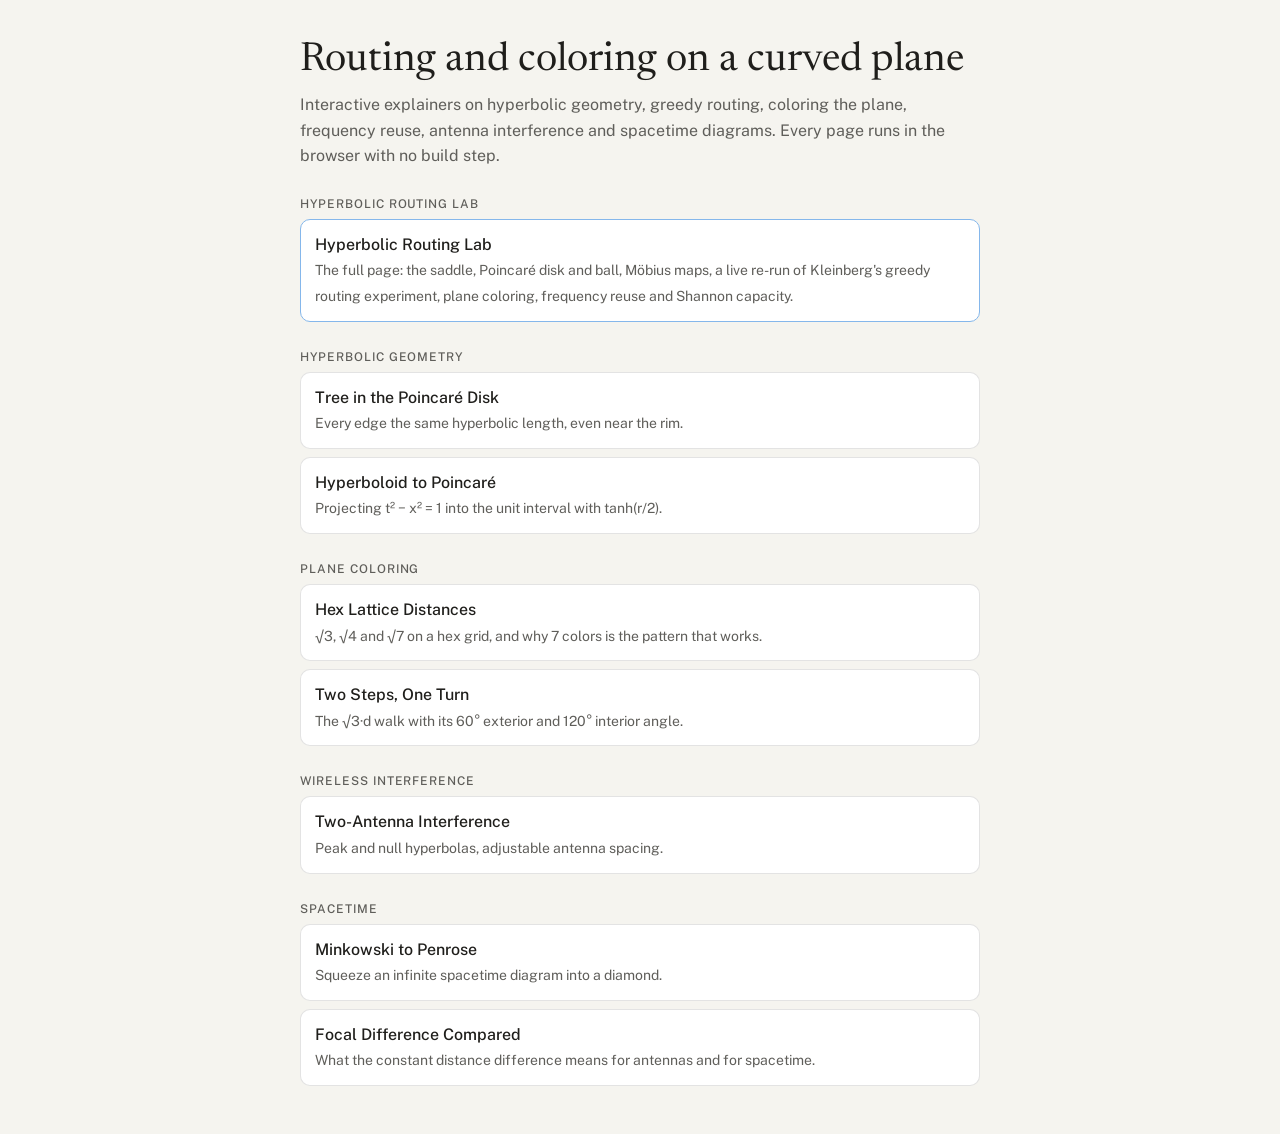
==== index.html @ 0dbeee00 "Add interactive explainer artifacts Co-Authored-By: Claude Opus 5.5 <noreply@anthropic.com>" ====
<!doctype html>
<html lang="en">
<head>
<meta charset="utf-8">
<meta name="viewport" content="width=device-width,initial-scale=1,viewport-fit=cover">
<title>Curved Plane Explainers</title>
<link rel="preconnect" href="https://fonts.googleapis.com">
<link rel="preconnect" href="https://fonts.gstatic.com" crossorigin>
<link rel="stylesheet" href="https://fonts.googleapis.com/css2?family=Newsreader:opsz,wght@6..72,400&family=Public+Sans:wght@400;500&display=swap">
<link rel="stylesheet" href="assets/widget.css">
<style>
.page{max-width:680px}
h1{font-size:40px}
section{margin-top:28px}
h2{font:500 12px var(--font-sans);letter-spacing:.08em;text-transform:uppercase;color:var(--text-secondary);margin:0 0 8px}
ul{list-style:none;margin:0;padding:0;display:grid;gap:8px}
li a{display:block;background:var(--surface-2);border:1px solid var(--border);border-radius:10px;padding:12px 14px;text-decoration:none;color:var(--text-primary)}
li a:hover,li a:focus-visible{border-color:var(--border-stronger);outline:none}
li b{font-weight:500;display:block}
li span{font-size:14px;color:var(--text-secondary)}
li.big a{border-color:var(--border-accent)}
</style>
</head>
<body>
<main class="page">
<h1>Routing and coloring on a curved plane</h1>
<p class="lede">Interactive explainers on hyperbolic geometry, greedy routing, coloring the plane, frequency reuse, antenna interference and spacetime diagrams. Every page runs in the browser with no build step.</p>

<section>
<h2>Hyperbolic routing lab</h2>
<ul>
<li class="big"><a href="hyperbolic-routing-lab/index.html"><b>Hyperbolic Routing Lab</b><span>The full page: the saddle, Poincaré disk and ball, Möbius maps, a live re-run of Kleinberg's greedy routing experiment, plane coloring, frequency reuse and Shannon capacity.</span></a></li>
</ul>
</section>

<section>
<h2>Hyperbolic geometry</h2>
<ul>
<li><a href="hyperbolic-geometry/tree-in-poincare-disk.html"><b>Tree in the Poincaré Disk</b><span>Every edge the same hyperbolic length, even near the rim.</span></a></li>
<li><a href="hyperbolic-geometry/hyperboloid-to-poincare.html"><b>Hyperboloid to Poincaré</b><span>Projecting t² − x² = 1 into the unit interval with tanh(r/2).</span></a></li>
</ul>
</section>

<section>
<h2>Plane coloring</h2>
<ul>
<li><a href="plane-coloring/hex-lattice-distances.html"><b>Hex Lattice Distances</b><span>√3, √4 and √7 on a hex grid, and why 7 colors is the pattern that works.</span></a></li>
<li><a href="plane-coloring/two-steps-60-degree-turn.html"><b>Two Steps, One Turn</b><span>The √3·d walk with its 60° exterior and 120° interior angle.</span></a></li>
</ul>
</section>

<section>
<h2>Wireless interference</h2>
<ul>
<li><a href="wireless-interference/two-antenna-interference.html"><b>Two-Antenna Interference</b><span>Peak and null hyperbolas, adjustable antenna spacing.</span></a></li>
</ul>
</section>

<section>
<h2>Spacetime</h2>
<ul>
<li><a href="spacetime/minkowski-to-penrose.html"><b>Minkowski to Penrose</b><span>Squeeze an infinite spacetime diagram into a diamond.</span></a></li>
<li><a href="spacetime/focal-difference-antenna-vs-spacetime.html"><b>Focal Difference Compared</b><span>What the constant distance difference means for antennas and for spacetime.</span></a></li>
</ul>
</section>
</main>
</body>
</html>
---- assets/widget.css ----
/* Shared styles for the small standalone explainers.
   They were first drawn inside a chat, which supplied these tokens and classes;
   this file recreates them so each page works on its own, in light and dark. */
:root{
  --surface-0:#F5F4EF; --surface-1:#EFEDE6; --surface-2:#FFFFFF;
  --text-primary:#1F1E1B; --text-secondary:#5F5E5A; --text-muted:#888780;
  --border:rgba(31,30,27,.12); --border-strong:rgba(31,30,27,.22); --border-stronger:rgba(31,30,27,.40);
  --bg-accent:#E6F1FB; --text-accent:#185FA5; --border-accent:#85B7EB;
  --text-success:#3B6D11; --text-danger:#A32D2D;
  --bg-tint-violet:#E2DFFA; --bg-tint-aqua:#CDEFE6; --bg-tint-orange:#FBE1CF; --bg-tint-magenta:#F7D5E3;
  --bg-tint-blue:#D3E6F8; --bg-tint-green:#DCEDC6; --bg-tint-yellow:#F7EBC3;
  --t:#888780;
  --radius:8px;
  --font-sans:"Public Sans","Segoe UI",system-ui,-apple-system,sans-serif;
  --font-serif:"Newsreader","Iowan Old Style",Georgia,serif;
}
@media (prefers-color-scheme: dark){:root:not([data-theme="light"]){
  --surface-0:#1A1A18; --surface-1:#232320; --surface-2:#2A2A27;
  --text-primary:#F1EFE8; --text-secondary:#B4B2A9; --text-muted:#888780;
  --border:rgba(241,239,232,.12); --border-strong:rgba(241,239,232,.22); --border-stronger:rgba(241,239,232,.40);
  --bg-accent:#0C447C; --text-accent:#B5D4F4; --border-accent:#378ADD;
  --text-success:#97C459; --text-danger:#F09595;
  --bg-tint-violet:#3C3489; --bg-tint-aqua:#085041; --bg-tint-orange:#712B13; --bg-tint-magenta:#72243E;
  --bg-tint-blue:#0C447C; --bg-tint-green:#27500A; --bg-tint-yellow:#633806;
  --t:#888780; color-scheme:dark}}
:root[data-theme="dark"]{
  --surface-0:#1A1A18; --surface-1:#232320; --surface-2:#2A2A27;
  --text-primary:#F1EFE8; --text-secondary:#B4B2A9; --text-muted:#888780;
  --border:rgba(241,239,232,.12); --border-strong:rgba(241,239,232,.22); --border-stronger:rgba(241,239,232,.40);
  --bg-accent:#0C447C; --text-accent:#B5D4F4; --border-accent:#378ADD;
  --text-success:#97C459; --text-danger:#F09595;
  --bg-tint-violet:#3C3489; --bg-tint-aqua:#085041; --bg-tint-orange:#712B13; --bg-tint-magenta:#72243E;
  --bg-tint-blue:#0C447C; --bg-tint-green:#27500A; --bg-tint-yellow:#633806;
  --t:#888780; color-scheme:dark}
*{box-sizing:border-box}
html{-webkit-text-size-adjust:100%}
body{margin:0;background:var(--surface-0);color:var(--text-primary);font-family:var(--font-sans);font-size:16px;line-height:1.6;padding-inline:16px;padding-block:28px 48px}
.page{max-width:560px;margin:0 auto}
.crumb{font-size:13px;color:var(--text-secondary);text-decoration:none}
.crumb:hover,.crumb:focus-visible{color:var(--text-primary);text-decoration:underline}
h1{font-family:var(--font-serif);font-weight:400;font-size:30px;line-height:1.15;margin:10px 0 8px;text-wrap:balance}
.lede{color:var(--text-secondary);margin:0 0 18px}
.card{background:var(--surface-2);border:1px solid var(--border);border-radius:12px;padding:16px}
.notes{font-size:14px;color:var(--text-secondary);margin-top:18px}
.notes p{margin:0 0 10px}
.sr-only{position:absolute;width:1px;height:1px;padding:0;margin:-1px;overflow:hidden;clip:rect(0,0,0,0);white-space:nowrap;border:0}
button{font:inherit;font-size:13px;color:var(--text-primary);background:transparent;border:1px solid var(--border-strong);border-radius:var(--radius);padding:6px 12px;cursor:pointer}
button:hover{background:var(--surface-1)}
button:focus-visible,input:focus-visible{outline:2px solid var(--border-accent);outline-offset:2px}
input[type=range]{accent-color:var(--text-accent)}
svg text.t{font:400 14px var(--font-sans);fill:var(--text-primary)}
svg text.th{font:500 14px var(--font-sans);fill:var(--text-primary)}
svg text.ts{font:400 12px var(--font-sans);fill:var(--text-secondary)}
svg .leader{stroke:var(--t);stroke-width:.5;stroke-dasharray:3 3;fill:none}
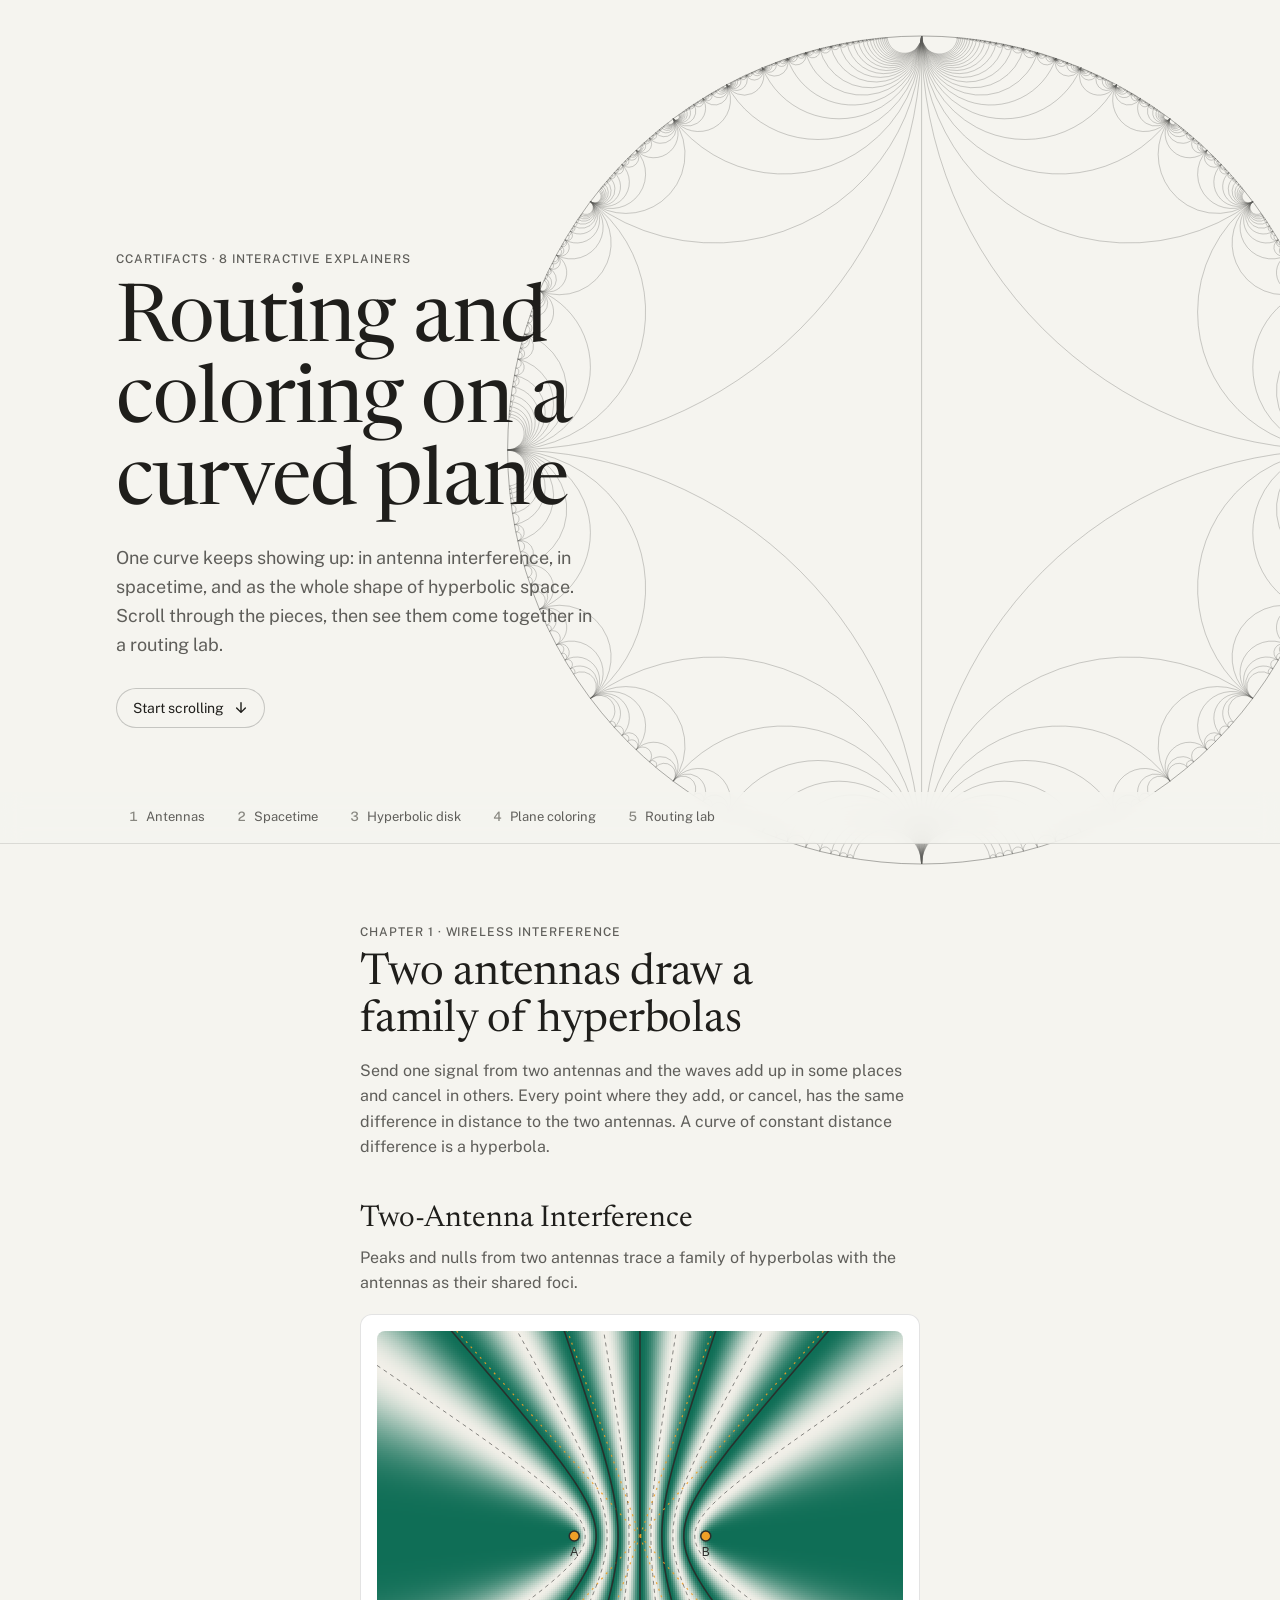
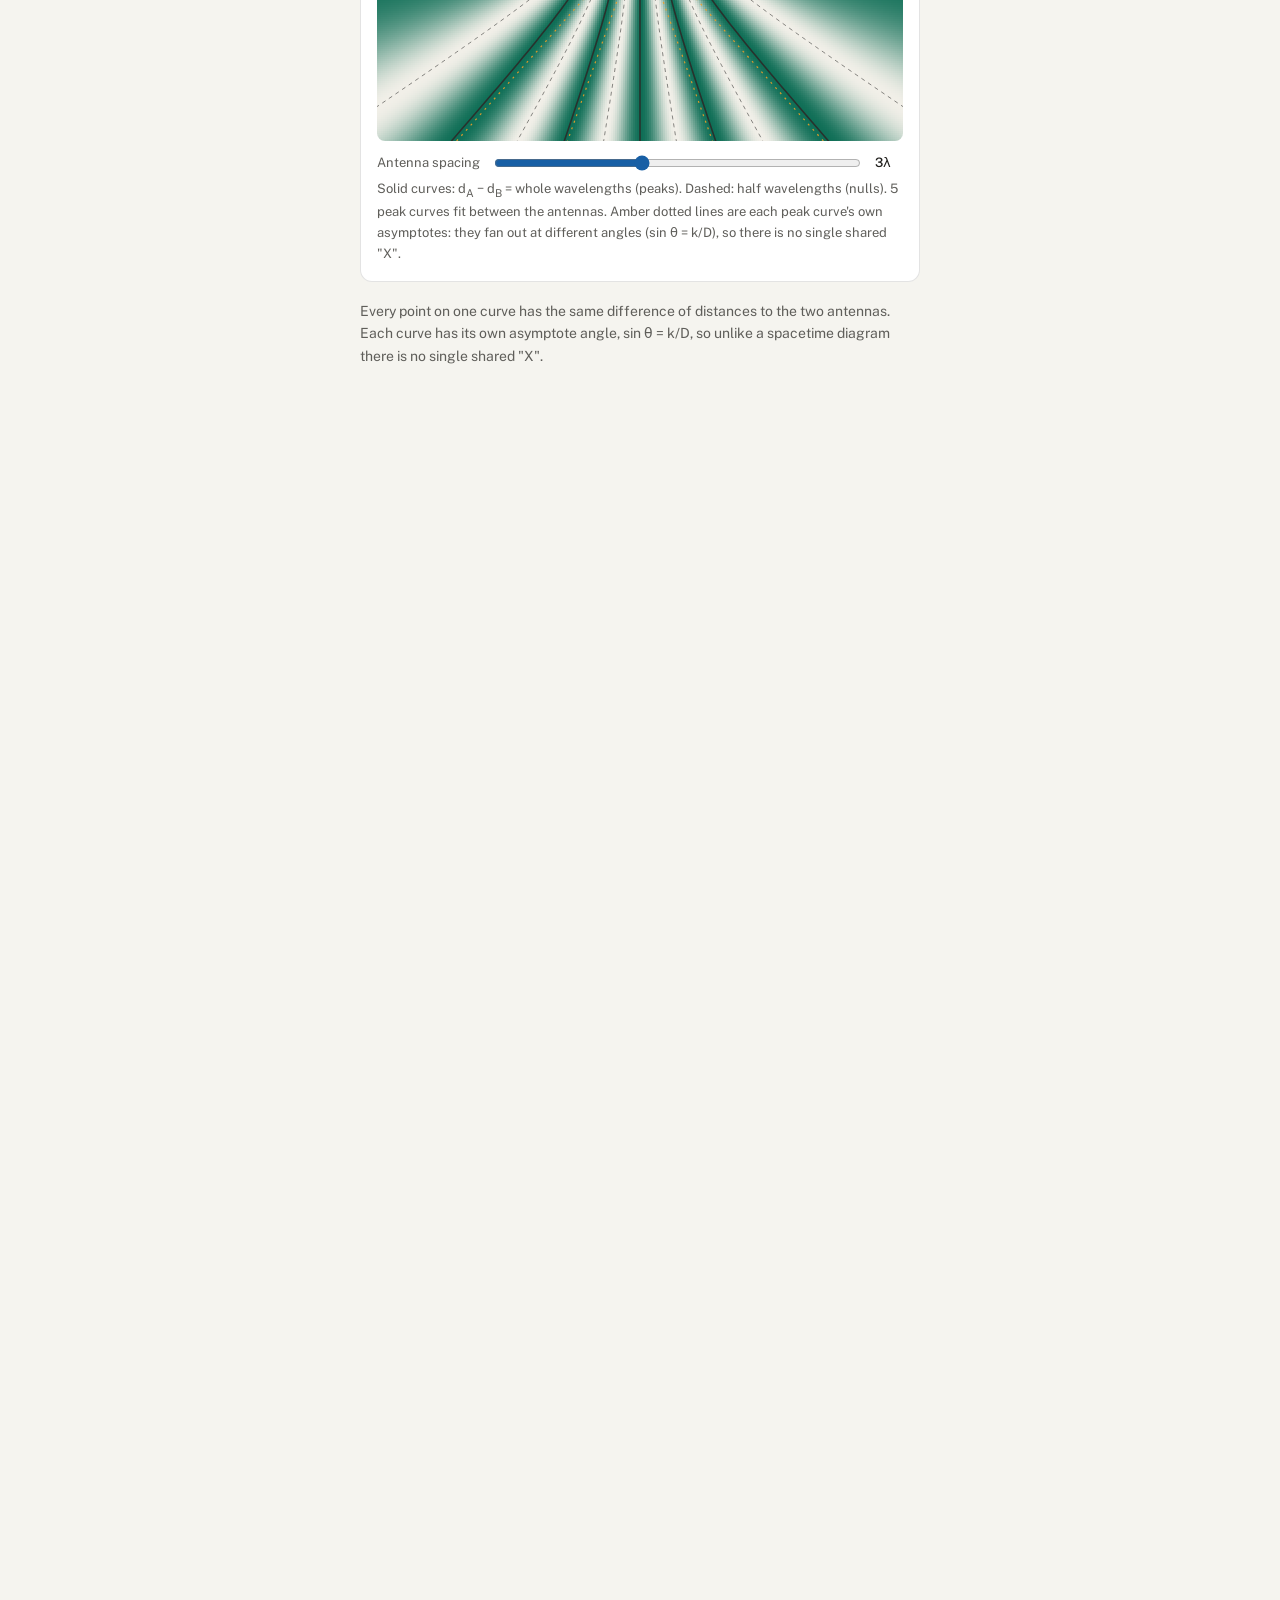
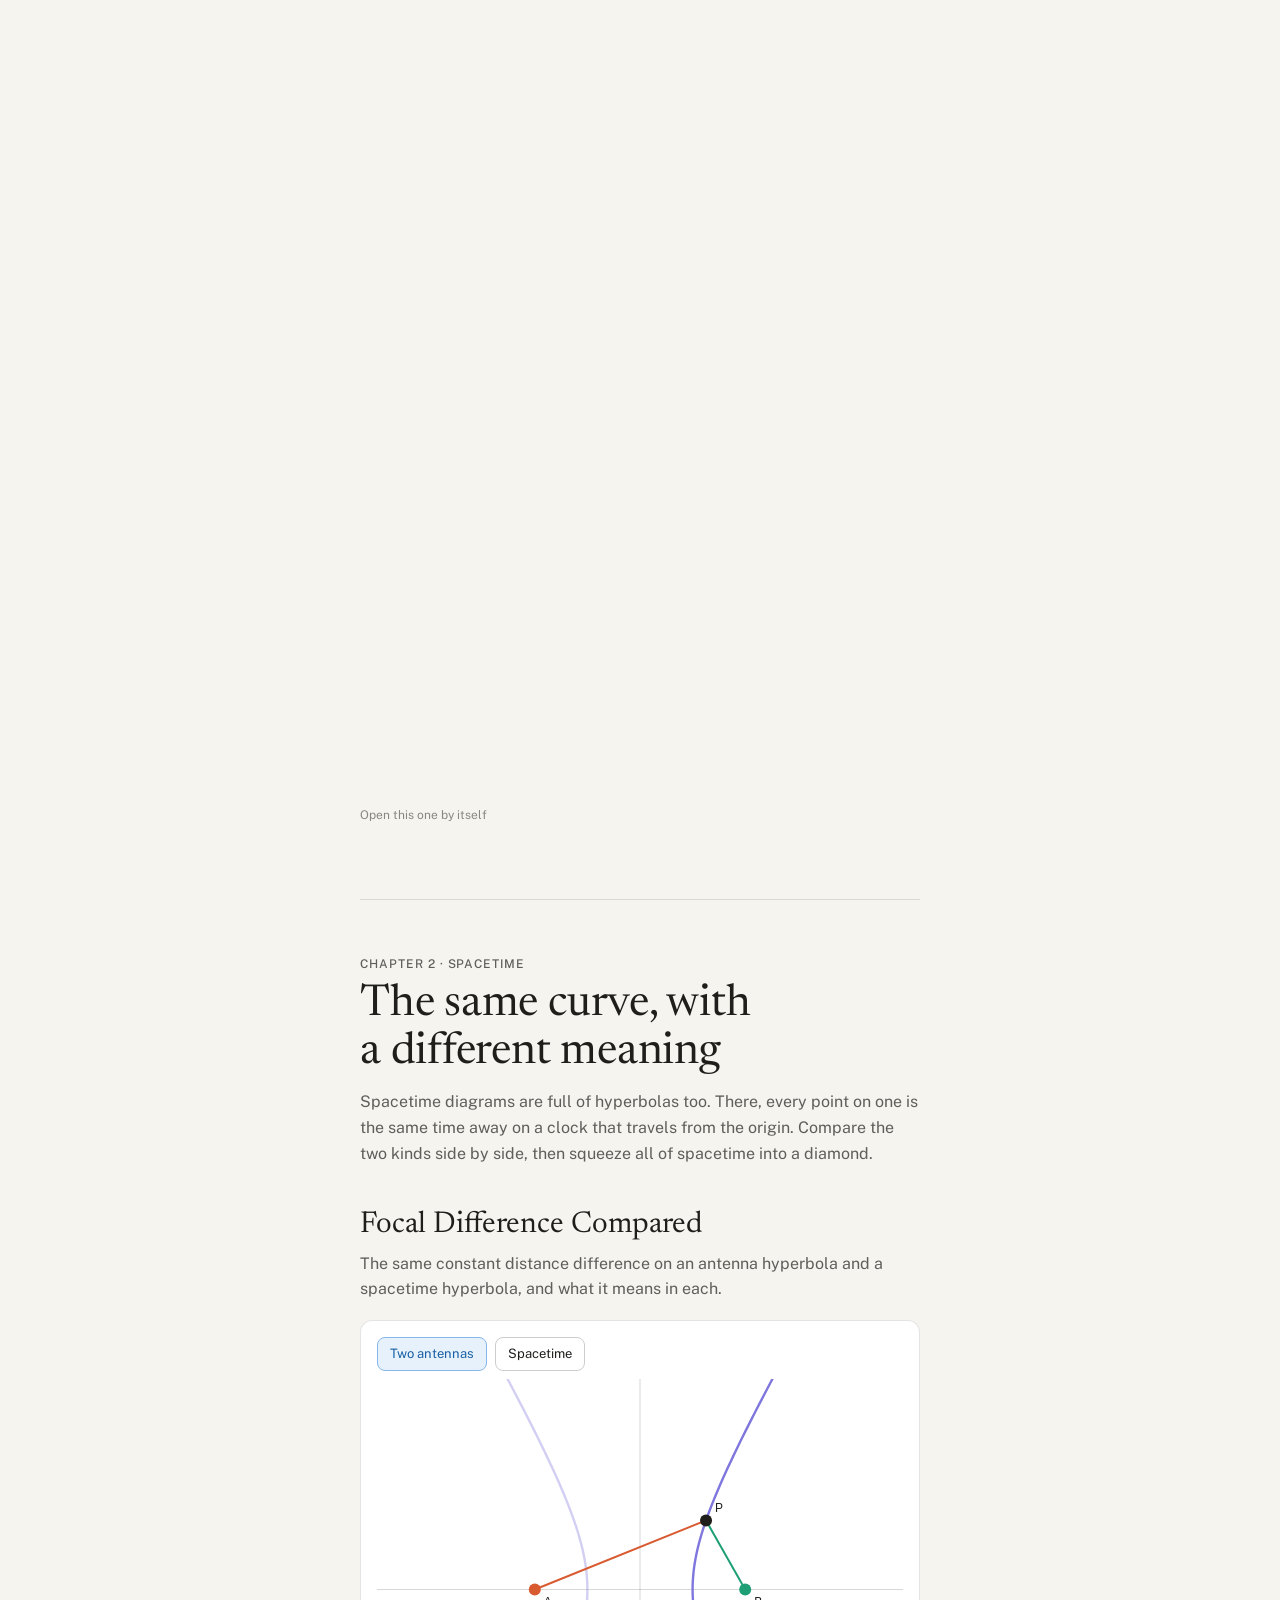
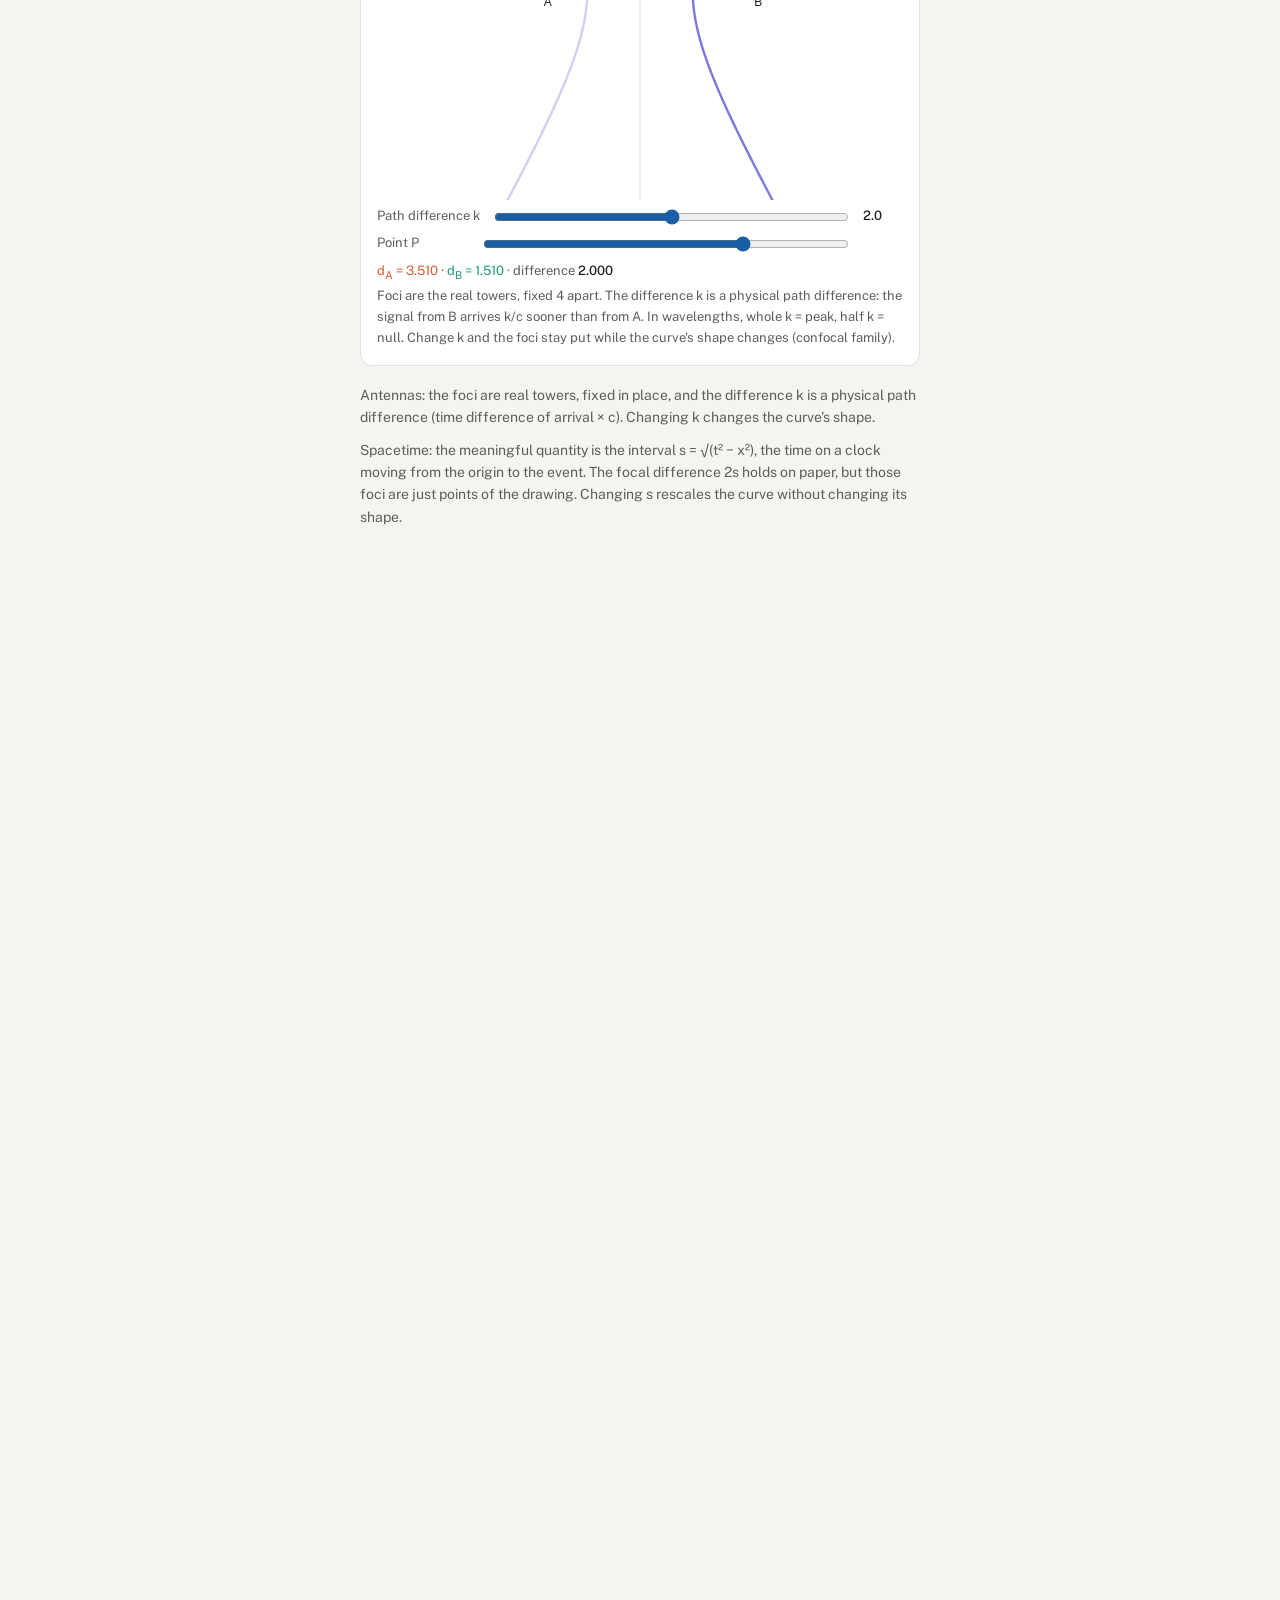
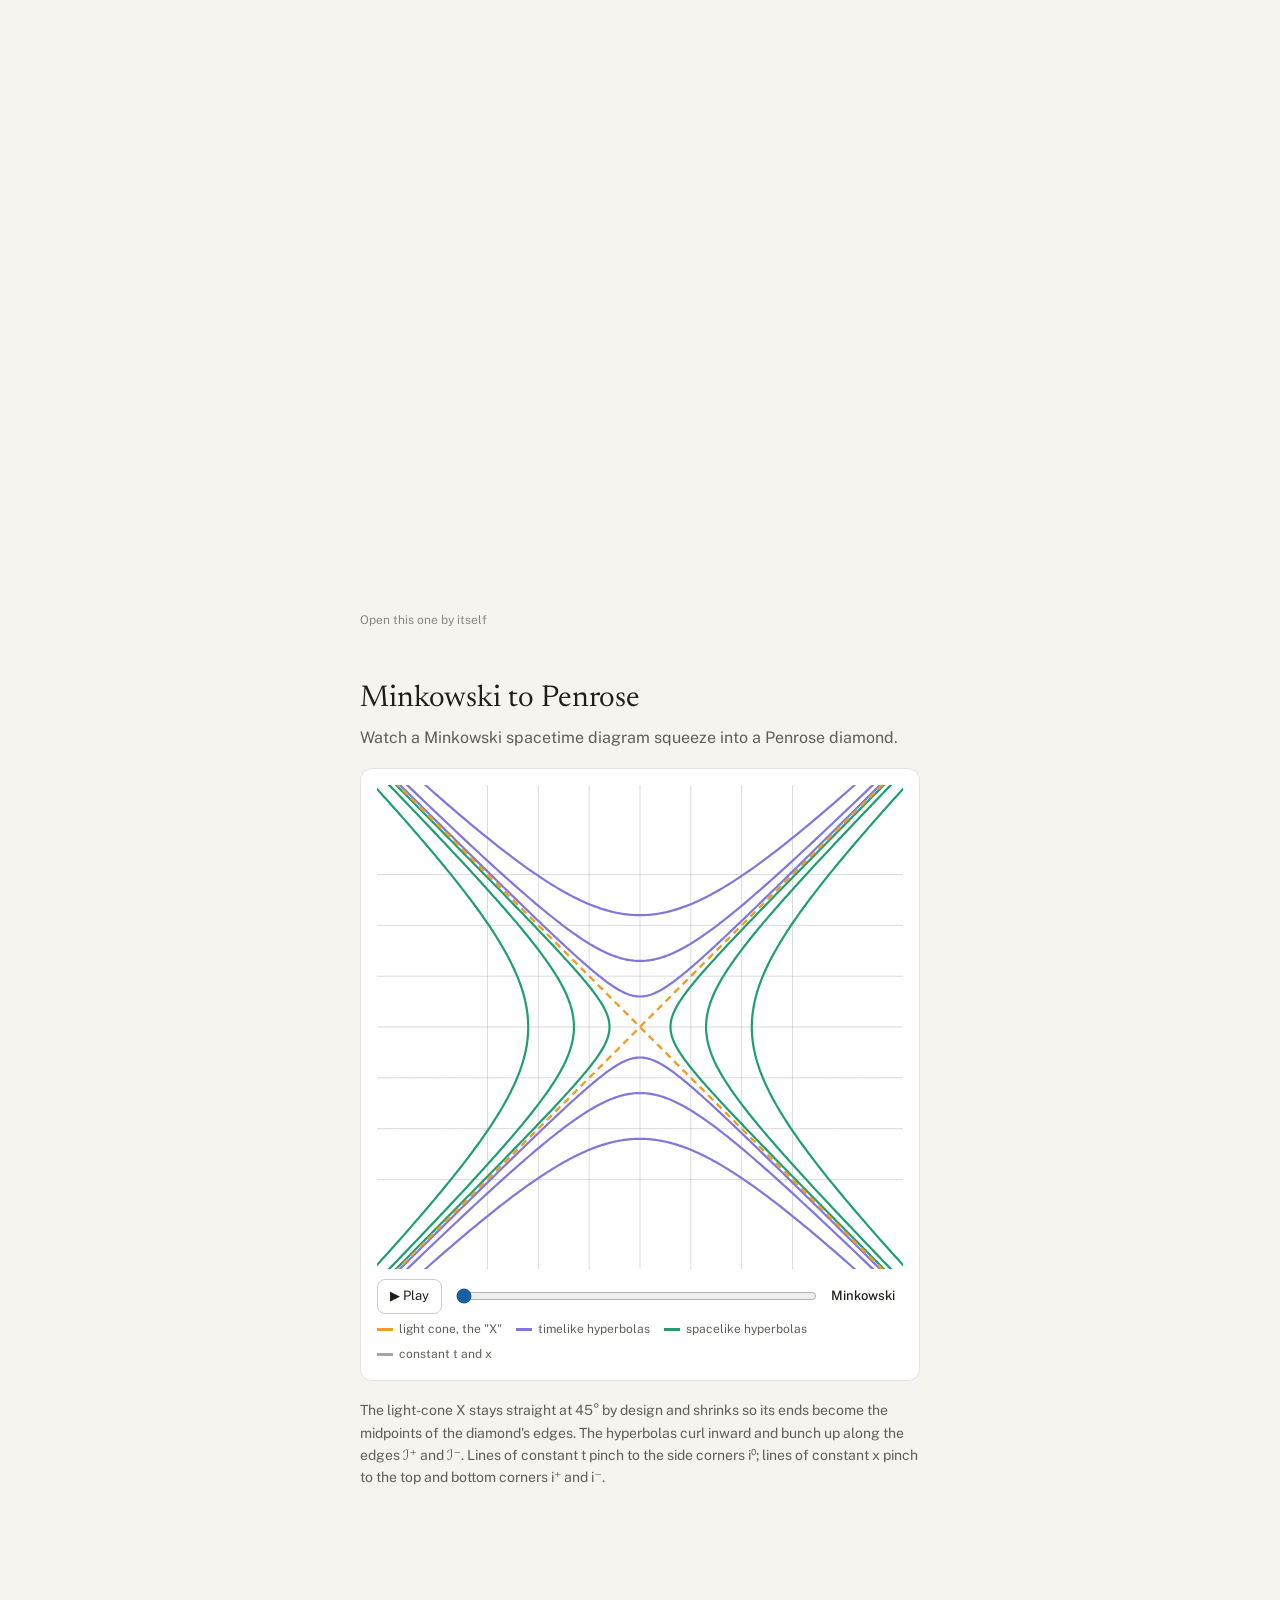
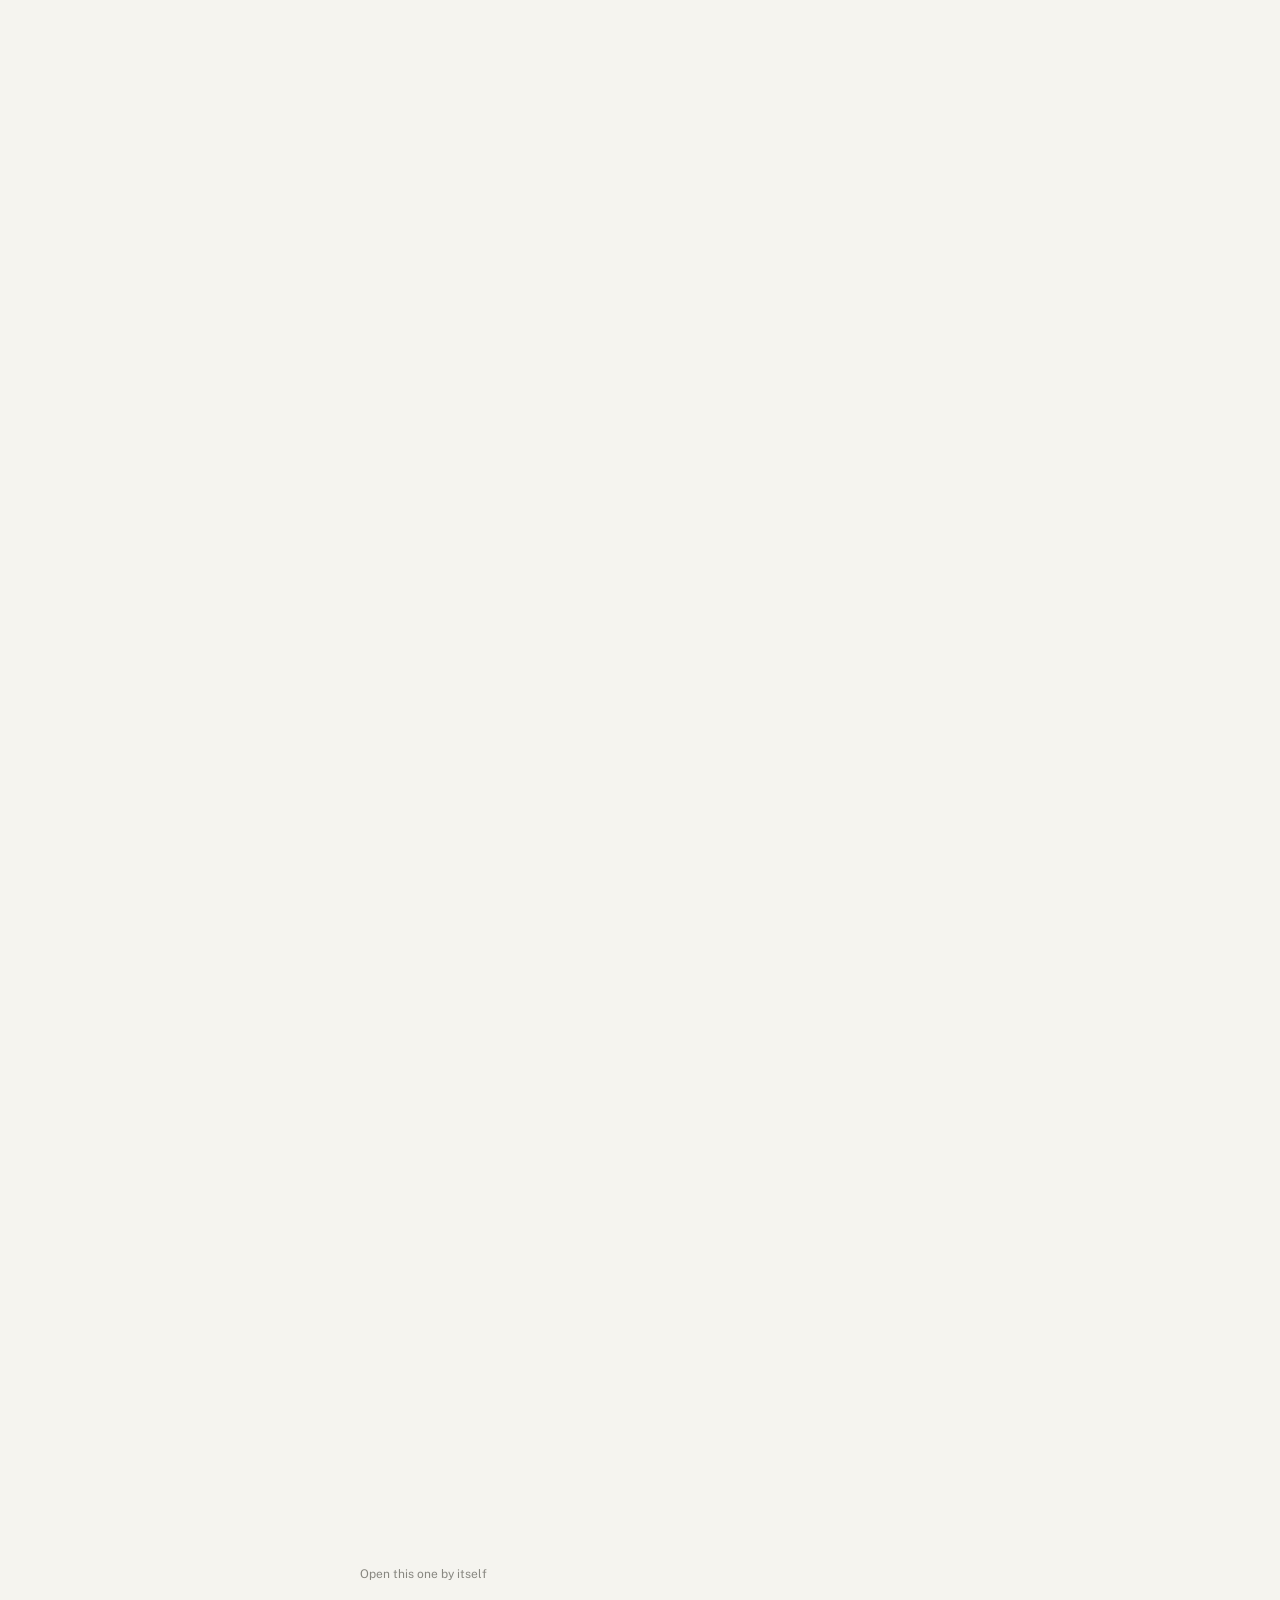
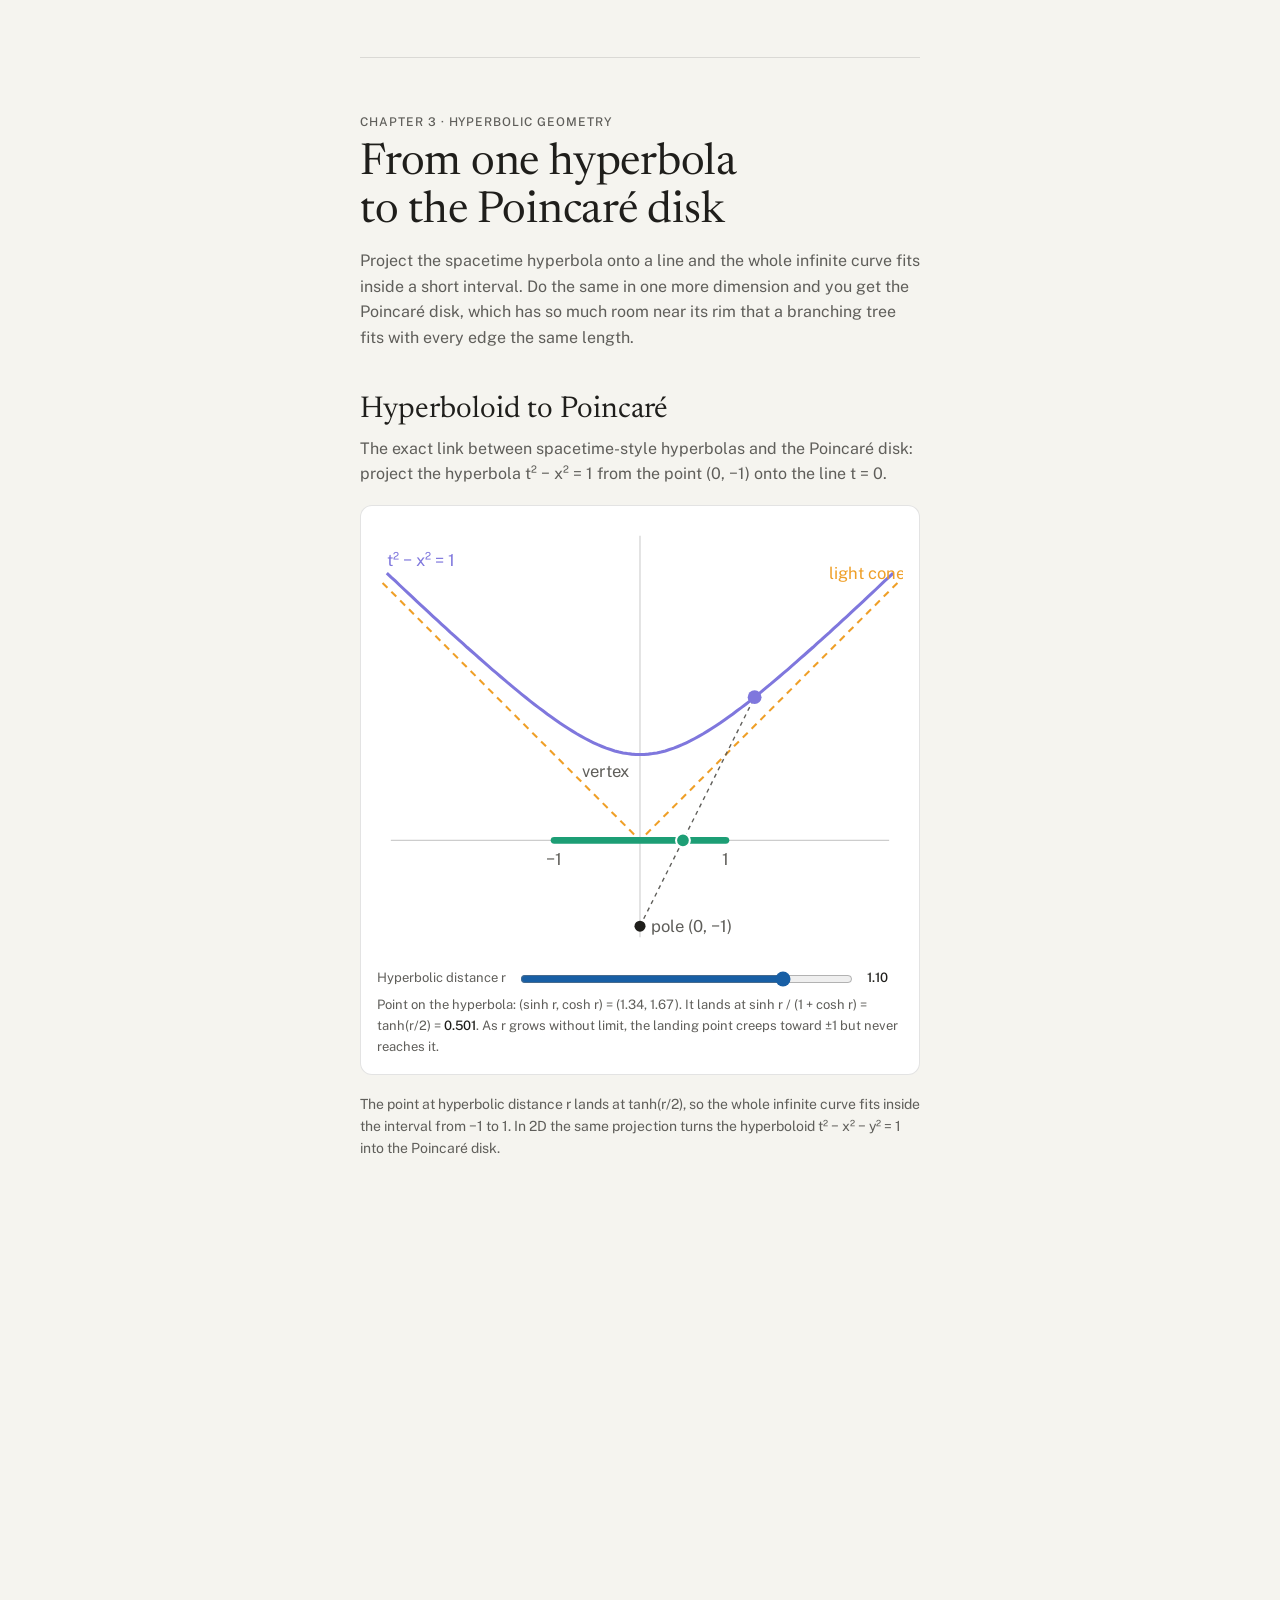
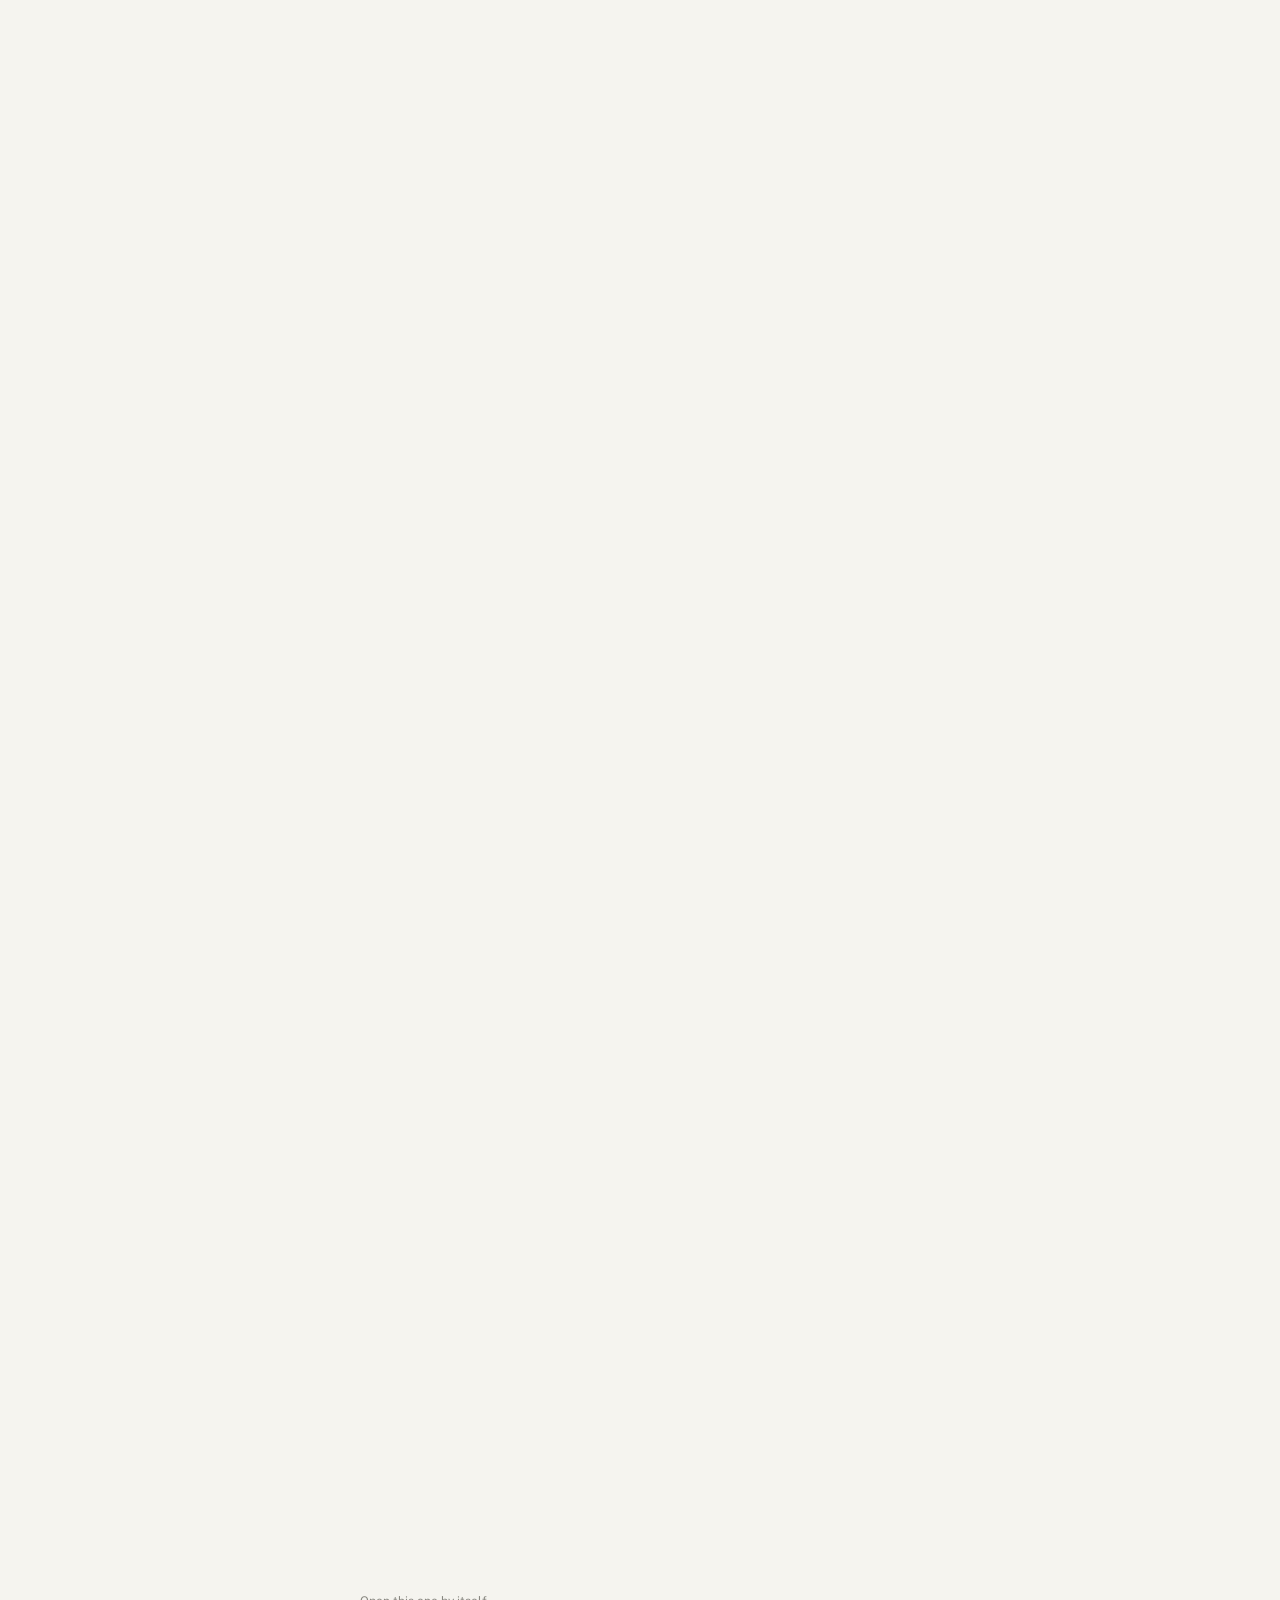
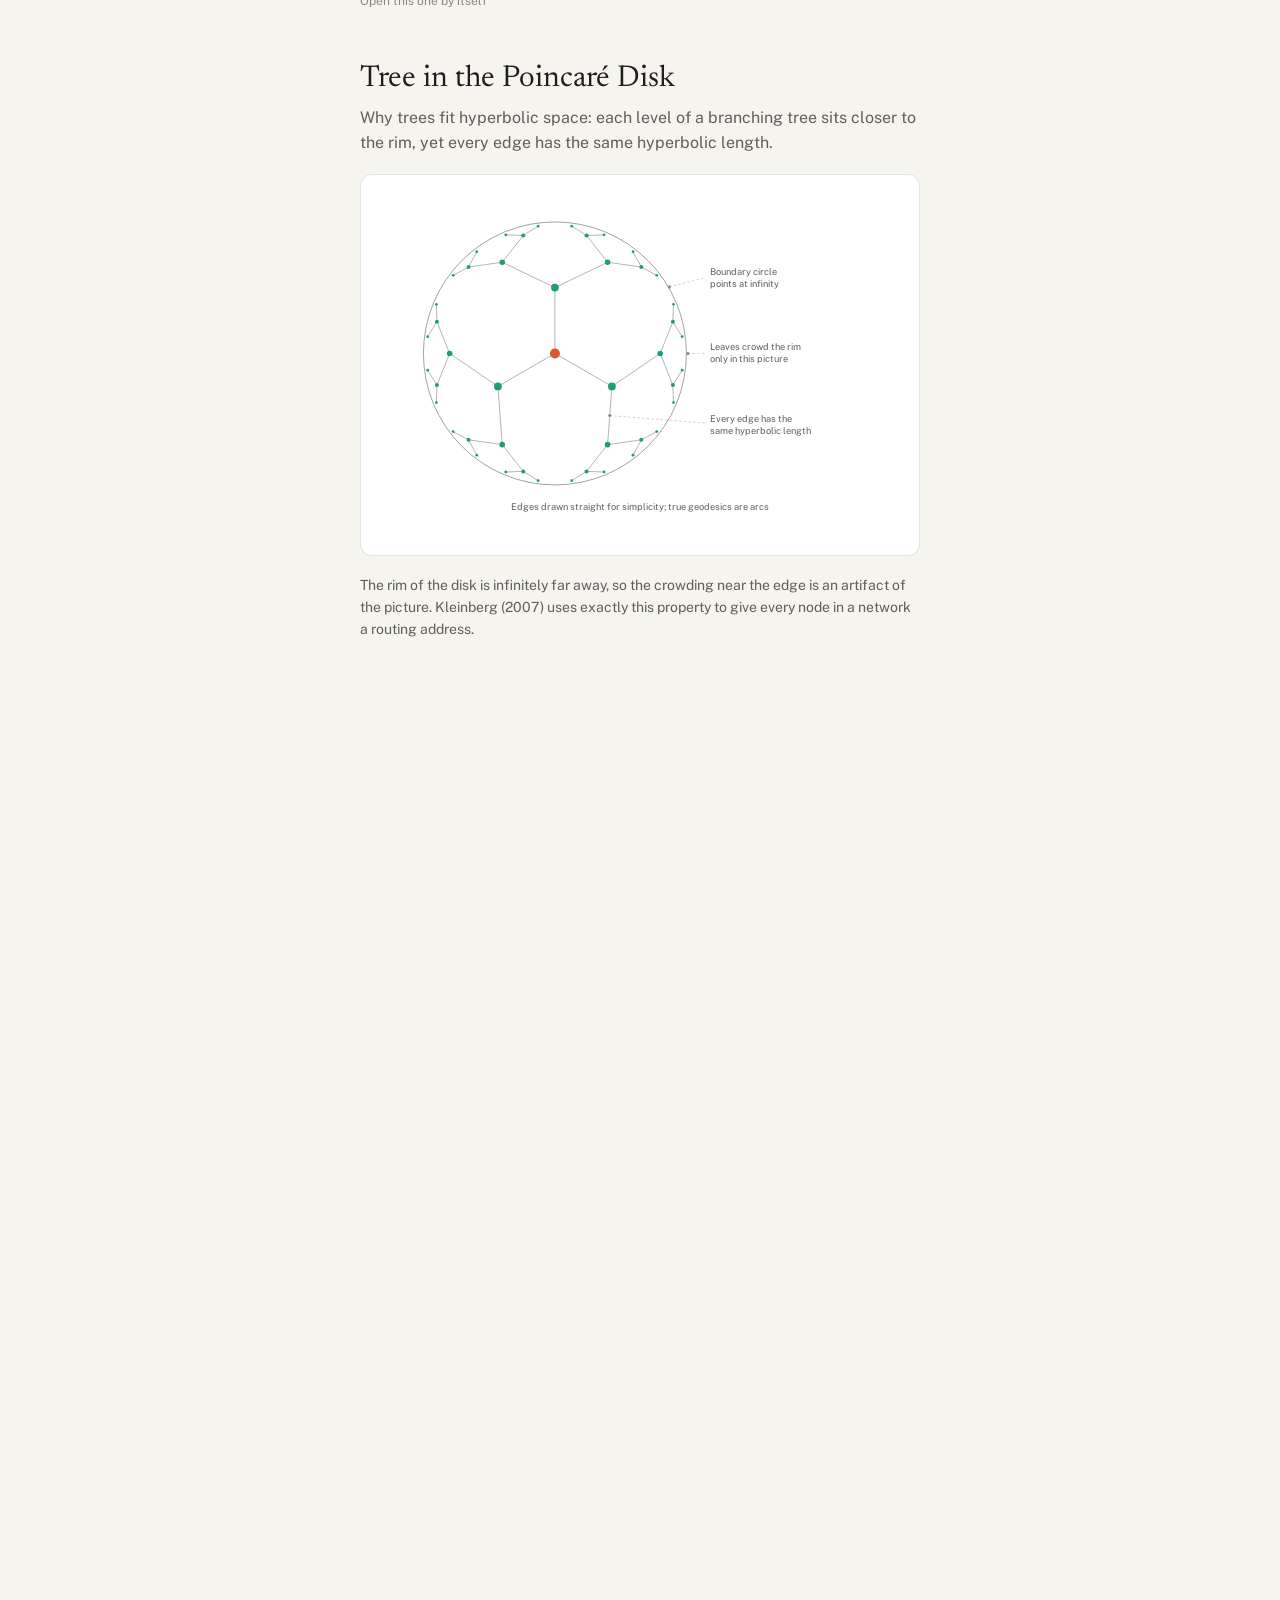
==== commit 2ee07ae5: "Show all explainers on one scrolling page The index now embeds every explainer in order, with a stic" ====
--- a/index.html
+++ b/index.html
@@ -4,65 +4,279 @@
 <meta charset="utf-8">
 <meta name="viewport" content="width=device-width,initial-scale=1,viewport-fit=cover">
 <title>Curved Plane Explainers</title>
+<meta name="description" content="Interactive explainers on antenna interference, spacetime diagrams, hyperbolic geometry, plane coloring and greedy routing, on one scrolling page.">
 <link rel="preconnect" href="https://fonts.googleapis.com">
 <link rel="preconnect" href="https://fonts.gstatic.com" crossorigin>
 <link rel="stylesheet" href="https://fonts.googleapis.com/css2?family=Newsreader:opsz,wght@6..72,400&family=Public+Sans:wght@400;500&display=swap">
 <link rel="stylesheet" href="assets/widget.css">
 <style>
-.page{max-width:680px}
-h1{font-size:40px}
-section{margin-top:28px}
-h2{font:500 12px var(--font-sans);letter-spacing:.08em;text-transform:uppercase;color:var(--text-secondary);margin:0 0 8px}
-ul{list-style:none;margin:0;padding:0;display:grid;gap:8px}
-li a{display:block;background:var(--surface-2);border:1px solid var(--border);border-radius:10px;padding:12px 14px;text-decoration:none;color:var(--text-primary)}
-li a:hover,li a:focus-visible{border-color:var(--border-stronger);outline:none}
-li b{font-weight:500;display:block}
-li span{font-size:14px;color:var(--text-secondary)}
-li.big a{border-color:var(--border-accent)}
+/* One long page. Each explainer is its own HTML file shown in an iframe that
+   assets/embed.js keeps sized to its content. Behind everything sits a fixed
+   Farey tessellation of the Poincaré disk that slides along as you scroll. */
+:root{--nav-h:49px}
+html{scroll-behavior:smooth}
+body{padding:0}
+#bg{position:fixed;inset:0;width:100%;height:100%;z-index:-1;pointer-events:none}
+
+.hero{min-height:88svh;max-width:1080px;margin:0 auto;padding:48px 16px 64px;display:flex;flex-direction:column;justify-content:flex-end}
+.eyebrow{font:500 12px/1.4 var(--font-sans);letter-spacing:.08em;text-transform:uppercase;color:var(--text-secondary);margin:0}
+.hero h1{font-size:clamp(42px,7.4vw,80px);line-height:1.02;letter-spacing:-.012em;max-width:11ch;margin:14px 0 18px}
+.hero .lede{font-size:18px;max-width:44ch;margin:0 0 28px}
+.cue{align-self:flex-start;display:inline-flex;align-items:center;gap:10px;font-size:14px;color:var(--text-primary);text-decoration:none;border:1px solid var(--border-strong);border-radius:99px;padding:8px 16px;background:var(--surface-0)}
+.cue:hover,.cue:focus-visible{border-color:var(--border-stronger);outline:none}
+.cue svg{width:14px;height:14px}
+
+nav.chapters{position:sticky;top:0;z-index:10;background:var(--surface-0);border-bottom:1px solid var(--border)}
+@supports (backdrop-filter:blur(1px)){nav.chapters{background:color-mix(in srgb,var(--surface-0) 82%,transparent);backdrop-filter:blur(10px)}}
+nav.chapters .row{max-width:1080px;margin:0 auto;padding:8px 16px;display:flex;gap:6px;overflow-x:auto;scrollbar-width:none}
+nav.chapters .row::-webkit-scrollbar{display:none}
+nav.chapters a{flex:none;display:flex;align-items:center;gap:8px;padding:6px 12px;border:1px solid transparent;border-radius:99px;font-size:13px;color:var(--text-secondary);text-decoration:none;transition:background .2s,border-color .2s,color .2s}
+nav.chapters a b{font-weight:500;font-variant-numeric:tabular-nums;color:var(--text-muted)}
+nav.chapters a:hover,nav.chapters a:focus-visible{color:var(--text-primary);outline:none;border-color:var(--border)}
+nav.chapters a[aria-current="true"]{color:var(--text-primary);background:var(--surface-2);border-color:var(--border-strong)}
+nav.chapters a[aria-current="true"] b{color:var(--text-accent)}
+.progress{position:absolute;left:0;right:0;bottom:-1px;height:2px;background:var(--text-accent);transform-origin:0 50%;transform:scaleX(0)}
+
+.chapter{padding:80px 16px 8px;scroll-margin-top:var(--nav-h)}
+.chapter>*{max-width:560px;margin-inline:auto}
+.chapter.wide>*{max-width:1080px}
+.intro h2{font-family:var(--font-serif);font-weight:400;font-size:clamp(30px,4.4vw,44px);line-height:1.08;letter-spacing:-.005em;margin:10px 0 12px;text-wrap:balance}
+.intro p{color:var(--text-secondary);margin:0 0 10px;max-width:58ch}
+.jump{display:flex;flex-wrap:wrap;gap:6px;margin-top:14px}
+.jump button{font-size:12px;padding:4px 10px;border-radius:99px;background:var(--surface-0)}
+.frame{margin-top:32px;margin-bottom:40px}
+.frame iframe{display:block;width:100%;border:0;background:transparent}
+.frame .alone{display:inline-block;margin-top:6px;font-size:12px;color:var(--text-muted);text-decoration:none}
+.frame .alone:hover,.frame .alone:focus-visible{color:var(--text-primary);text-decoration:underline}
+.chapter+.chapter .intro{border-top:1px solid var(--border);padding-top:56px}
+.chapter+.chapter{padding-top:24px}
+
+footer{max-width:640px;margin:0 auto;padding:64px 16px 72px;font-size:14px;color:var(--text-secondary)}
+footer a{color:var(--text-primary)}
+
+html.js .reveal{opacity:0;transform:translateY(28px);transition:opacity .7s ease,transform .7s cubic-bezier(.2,.7,.2,1)}
+html.js .reveal.in{opacity:1;transform:none}
+@media (prefers-reduced-motion:reduce){
+  html{scroll-behavior:auto}
+  html.js .reveal{opacity:1;transform:none;transition:none}
+}
 </style>
+<script>document.documentElement.classList.add('js')</script>
 </head>
 <body>
-<main class="page">
-<h1>Routing and coloring on a curved plane</h1>
-<p class="lede">Interactive explainers on hyperbolic geometry, greedy routing, coloring the plane, frequency reuse, antenna interference and spacetime diagrams. Every page runs in the browser with no build step.</p>
-
-<section>
-<h2>Hyperbolic routing lab</h2>
-<ul>
-<li class="big"><a href="hyperbolic-routing-lab/index.html"><b>Hyperbolic Routing Lab</b><span>The full page: the saddle, Poincaré disk and ball, Möbius maps, a live re-run of Kleinberg's greedy routing experiment, plane coloring, frequency reuse and Shannon capacity.</span></a></li>
-</ul>
-</section>
-
-<section>
-<h2>Hyperbolic geometry</h2>
-<ul>
-<li><a href="hyperbolic-geometry/tree-in-poincare-disk.html"><b>Tree in the Poincaré Disk</b><span>Every edge the same hyperbolic length, even near the rim.</span></a></li>
-<li><a href="hyperbolic-geometry/hyperboloid-to-poincare.html"><b>Hyperboloid to Poincaré</b><span>Projecting t² − x² = 1 into the unit interval with tanh(r/2).</span></a></li>
-</ul>
-</section>
-
-<section>
-<h2>Plane coloring</h2>
-<ul>
-<li><a href="plane-coloring/hex-lattice-distances.html"><b>Hex Lattice Distances</b><span>√3, √4 and √7 on a hex grid, and why 7 colors is the pattern that works.</span></a></li>
-<li><a href="plane-coloring/two-steps-60-degree-turn.html"><b>Two Steps, One Turn</b><span>The √3·d walk with its 60° exterior and 120° interior angle.</span></a></li>
-</ul>
-</section>
-
-<section>
-<h2>Wireless interference</h2>
-<ul>
-<li><a href="wireless-interference/two-antenna-interference.html"><b>Two-Antenna Interference</b><span>Peak and null hyperbolas, adjustable antenna spacing.</span></a></li>
-</ul>
-</section>
-
-<section>
-<h2>Spacetime</h2>
-<ul>
-<li><a href="spacetime/minkowski-to-penrose.html"><b>Minkowski to Penrose</b><span>Squeeze an infinite spacetime diagram into a diamond.</span></a></li>
-<li><a href="spacetime/focal-difference-antenna-vs-spacetime.html"><b>Focal Difference Compared</b><span>What the constant distance difference means for antennas and for spacetime.</span></a></li>
-</ul>
+<canvas id="bg" aria-hidden="true"></canvas>
+
+<header class="hero">
+  <p class="eyebrow">ccartifacts · 8 interactive explainers</p>
+  <h1>Routing and coloring on a curved plane</h1>
+  <p class="lede">One curve keeps showing up: in antenna interference, in spacetime, and as the whole shape of hyperbolic space. Scroll through the pieces, then see them come together in a routing lab.</p>
+  <a class="cue" href="#wireless">Start scrolling <svg viewBox="0 0 16 16" aria-hidden="true"><path d="M8 2v11M3 8l5 5 5-5" fill="none" stroke="currentColor" stroke-width="1.6" stroke-linecap="round" stroke-linejoin="round"/></svg></a>
+</header>
+
+<nav class="chapters" aria-label="Chapters">
+  <div class="row">
+    <a href="#wireless"><b>1</b>Antennas</a>
+    <a href="#spacetime"><b>2</b>Spacetime</a>
+    <a href="#geometry"><b>3</b>Hyperbolic disk</a>
+    <a href="#coloring"><b>4</b>Plane coloring</a>
+    <a href="#lab"><b>5</b>Routing lab</a>
+  </div>
+  <div class="progress" id="progress"></div>
+</nav>
+
+<main>
+<section class="chapter" id="wireless">
+  <div class="intro reveal">
+    <p class="eyebrow">Chapter 1 · Wireless interference</p>
+    <h2>Two antennas draw a family of hyperbolas</h2>
+    <p>Send one signal from two antennas and the waves add up in some places and cancel in others. Every point where they add, or cancel, has the same difference in distance to the two antennas. A curve of constant distance difference is a hyperbola.</p>
+  </div>
+  <div class="frame reveal">
+    <iframe src="wireless-interference/two-antenna-interference.html" title="Two-Antenna Interference" style="height:860px"></iframe>
+    <a class="alone" href="wireless-interference/two-antenna-interference.html">Open this one by itself</a>
+  </div>
+</section>
+
+<section class="chapter" id="spacetime">
+  <div class="intro reveal">
+    <p class="eyebrow">Chapter 2 · Spacetime</p>
+    <h2>The same curve, with a different meaning</h2>
+    <p>Spacetime diagrams are full of hyperbolas too. There, every point on one is the same time away on a clock that travels from the origin. Compare the two kinds side by side, then squeeze all of spacetime into a diamond.</p>
+  </div>
+  <div class="frame reveal">
+    <iframe src="spacetime/focal-difference-antenna-vs-spacetime.html" title="Focal Difference Compared" style="height:980px"></iframe>
+    <a class="alone" href="spacetime/focal-difference-antenna-vs-spacetime.html">Open this one by itself</a>
+  </div>
+  <div class="frame reveal">
+    <iframe src="spacetime/minkowski-to-penrose.html" title="Minkowski to Penrose" style="height:900px"></iframe>
+    <a class="alone" href="spacetime/minkowski-to-penrose.html">Open this one by itself</a>
+  </div>
+</section>
+
+<section class="chapter" id="geometry">
+  <div class="intro reveal">
+    <p class="eyebrow">Chapter 3 · Hyperbolic geometry</p>
+    <h2>From one hyperbola to the Poincaré disk</h2>
+    <p>Project the spacetime hyperbola onto a line and the whole infinite curve fits inside a short interval. Do the same in one more dimension and you get the Poincaré disk, which has so much room near its rim that a branching tree fits with every edge the same length.</p>
+  </div>
+  <div class="frame reveal">
+    <iframe src="hyperbolic-geometry/hyperboloid-to-poincare.html" title="Hyperboloid to Poincaré" style="height:720px"></iframe>
+    <a class="alone" href="hyperbolic-geometry/hyperboloid-to-poincare.html">Open this one by itself</a>
+  </div>
+  <div class="frame reveal">
+    <iframe src="hyperbolic-geometry/tree-in-poincare-disk.html" title="Tree in the Poincaré Disk" style="height:760px"></iframe>
+    <a class="alone" href="hyperbolic-geometry/tree-in-poincare-disk.html">Open this one by itself</a>
+  </div>
+</section>
+
+<section class="chapter" id="coloring">
+  <div class="intro reveal">
+    <p class="eyebrow">Chapter 4 · Plane coloring</p>
+    <h2>How many colors does the flat plane need?</h2>
+    <p>Color every point of the plane so that no two points exactly 1 apart share a color. A pattern of hexagons does it with 7. The distances behind that pattern come from a simple walk: one step, a 60° turn, another step.</p>
+  </div>
+  <div class="frame reveal">
+    <iframe src="plane-coloring/two-steps-60-degree-turn.html" title="Two Steps, One Turn" style="height:640px"></iframe>
+    <a class="alone" href="plane-coloring/two-steps-60-degree-turn.html">Open this one by itself</a>
+  </div>
+  <div class="frame reveal">
+    <iframe src="plane-coloring/hex-lattice-distances.html" title="Hex Lattice Distances" style="height:1000px"></iframe>
+    <a class="alone" href="plane-coloring/hex-lattice-distances.html">Open this one by itself</a>
+  </div>
+</section>
+
+<section class="chapter wide" id="lab">
+  <div class="intro reveal">
+    <p class="eyebrow">Chapter 5 · Kleinberg 2007 · Izgorodin 2026 · Hadwiger–Nelson</p>
+    <h2>Putting it together: the routing lab</h2>
+    <p>The full lab joins the threads. Embed a network in the Poincaré disk and greedy routing always delivers. Then see what happens to plane coloring and frequency reuse once the plane is curved.</p>
+    <div class="jump" aria-label="Jump to a part of the lab">
+      <button data-to="saddle">Saddle</button><button data-to="disk">Poincaré disk</button><button data-to="mobius">Möbius maps</button><button data-to="greedy">Greedy routing</button><button data-to="numbers">Kleinberg's numbers</button><button data-to="ball">Poincaré ball</button><button data-to="coloring">Coloring curved planes</button><button data-to="reuse">Frequency reuse</button><button data-to="shannon">Shannon</button>
+    </div>
+  </div>
+  <div class="frame">
+    <iframe src="hyperbolic-routing-lab/index.html" title="Hyperbolic Routing Lab" loading="lazy" style="height:9000px"></iframe>
+    <a class="alone" href="hyperbolic-routing-lab/index.html">Open the lab by itself</a>
+  </div>
 </section>
 </main>
+
+<footer>
+  <p>Every explainer is a plain HTML file with no build step, and each one also works on its own page. Source and references are on <a href="https://github.com/amittenak47/ccartifacts">GitHub</a>.</p>
+</footer>
+
+<script>
+(function(){
+const root=document.documentElement;
+const reduce=matchMedia('(prefers-reduced-motion: reduce)');
+const navH=()=>document.querySelector('nav.chapters').offsetHeight;
+
+/* Frames: size each iframe to the height its page reports, and remember where its sections start. */
+const frames=[...document.querySelectorAll('.frame iframe')];
+const lab=document.querySelector('#lab iframe');
+let pending=null,pendingTimer=0;
+addEventListener('message',e=>{
+  const d=e.data;
+  if(!d||d.ccartifacts!=='size'||typeof d.h!=='number')return;
+  const f=frames.find(f=>f.contentWindow===e.source);
+  if(!f)return;
+  f.style.height=Math.max(80,d.h)+'px';
+  f.anchors=d.anchors||{};
+  if(f===lab&&pending){clearTimeout(pendingTimer);pendingTimer=setTimeout(()=>jumpInLab(pending),200);}
+});
+function jumpInLab(id){
+  if(!lab.anchors||lab.anchors[id]==null)return;
+  pending=null;
+  const y=lab.getBoundingClientRect().top+scrollY+lab.anchors[id]-navH()-12;
+  scrollTo({top:y,behavior:reduce.matches?'auto':'smooth'});
+}
+document.querySelectorAll('.jump button').forEach(b=>b.addEventListener('click',()=>{
+  const id=b.dataset.to;
+  if(lab.anchors&&lab.anchors[id]!=null){jumpInLab(id);return;}
+  // The lab loads lazily: bring it on screen, then jump once it reports where its sections are.
+  pending=id;
+  scrollTo({top:lab.getBoundingClientRect().top+scrollY-navH()-12,behavior:'auto'});
+}));
+
+/* Chapter bar: highlight the chapter in view and keep its chip visible. */
+const links=new Map([...document.querySelectorAll('nav.chapters a')].map(a=>[a.hash.slice(1),a]));
+const row=document.querySelector('nav.chapters .row');
+const spy=new IntersectionObserver(es=>{
+  es.forEach(e=>{
+    if(!e.isIntersecting)return;
+    links.forEach(a=>a.removeAttribute('aria-current'));
+    const a=links.get(e.target.id);
+    if(!a)return;
+    a.setAttribute('aria-current','true');
+    row.scrollTo({left:a.offsetLeft-row.clientWidth/2+a.offsetWidth/2,behavior:reduce.matches?'auto':'smooth'});
+  });
+},{rootMargin:'-45% 0px -54% 0px'});
+document.querySelectorAll('.chapter').forEach(s=>spy.observe(s));
+addEventListener('scroll',()=>{if(scrollY<document.querySelector('.hero').offsetHeight*0.5)links.forEach(a=>a.removeAttribute('aria-current'));},{passive:true});
+
+/* Reveal: fade blocks in the first time they come on screen. */
+const rev=new IntersectionObserver(es=>es.forEach(e=>{if(e.isIntersecting){e.target.classList.add('in');rev.unobserve(e.target);}}),{rootMargin:'0px 0px -8% 0px'});
+document.querySelectorAll('.reveal').forEach(el=>rev.observe(el));
+
+/* Background: the Farey tessellation of the Poincaré disk. Its geodesics join
+   fractions p/q and r/s with |ps − qr| = 1 on the boundary. Scrolling slides the
+   upper half-plane by z → z + s, a symmetry of the tessellation, so the pattern
+   flows around one boundary point and repeats with every whole step. */
+const bg=document.getElementById('bg'),cx2=bg.getContext('2d');
+const edges=[],K=24,N=12;
+function farey(a,b,c,d){const p=a+c,q=b+d;if(q>N)return;edges.push([p/q,a/b],[p/q,c/d]);farey(a,b,p,q);farey(p,q,c,d);}
+for(let n=-K;n<K;n++){edges.push([n,n+1],[n,Infinity]);farey(n,1,n+1,1);}
+const css=n=>getComputedStyle(root).getPropertyValue(n).trim();
+let W=0,H=0,dpr=1,queued=false;
+function resize(){dpr=Math.min(devicePixelRatio||1,2);W=innerWidth;H=innerHeight;bg.width=Math.round(W*dpr);bg.height=Math.round(H*dpr);paint();}
+function paint(){
+  queued=false;
+  const heroH=document.querySelector('.hero').offsetHeight||H;
+  const k=Math.min(1,scrollY/heroH), wide=W>=880;
+  // Disk sits to the right of the title, then drifts to the middle as the chapters start.
+  const R=wide?Math.min(H*0.46,W*0.36):Math.min(W*0.58,H*0.36);
+  const ox=wide?W*(0.72-0.22*k):W*0.5, oy=wide?H*0.5:H*(0.3+0.2*k);
+  const shift=reduce.matches?0.35:(scrollY/520)%1;
+  cx2.setTransform(dpr,0,0,dpr,0,0);
+  cx2.clearRect(0,0,W,H);
+  cx2.strokeStyle=css('--text-secondary')||'#888';
+  cx2.globalAlpha=(wide?0.5:0.34)-(wide?0.36:0.22)*k;
+  cx2.lineWidth=1;
+  cx2.beginPath();cx2.arc(ox,oy,R,0,2*Math.PI);cx2.stroke();
+  cx2.globalAlpha=(wide?0.38:0.22)-(wide?0.29:0.14)*k;
+  cx2.lineWidth=0.8;
+  cx2.beginPath();
+  // Cayley map sends real x to the boundary angle atan2(−2x, x² − 1); ∞ goes to the top of the disk.
+  const ang=x=>x===Infinity?Math.PI/2:Math.atan2(-2*x,x*x-1)+Math.PI/2;
+  for(const [a,b] of edges){
+    const t1=ang(a+shift),t2=ang(b===Infinity?b:b+shift);
+    let m=(t1+t2)/2,h=Math.abs(t1-t2)/2;
+    if(h>Math.PI/2){h=Math.PI-h;m+=Math.PI;}
+    const p1x=ox+R*Math.cos(t1),p1y=oy-R*Math.sin(t1),p2x=ox+R*Math.cos(t2),p2y=oy-R*Math.sin(t2);
+    if(Math.cos(h)<1e-4){cx2.moveTo(p1x,p1y);cx2.lineTo(p2x,p2y);continue;}
+    const r=R*Math.tan(h);
+    if(r<0.7)continue;
+    // A geodesic is the arc of the circle through both endpoints that meets the rim at right angles.
+    const ccx=ox+R*Math.cos(m)/Math.cos(h),ccy=oy-R*Math.sin(m)/Math.cos(h);
+    const f1=Math.atan2(p1y-ccy,p1x-ccx);
+    let sw=Math.atan2(p2y-ccy,p2x-ccx)-f1;
+    while(sw>Math.PI)sw-=2*Math.PI;
+    while(sw<-Math.PI)sw+=2*Math.PI;
+    cx2.moveTo(p1x,p1y);
+    cx2.arc(ccx,ccy,r,f1,f1+sw,sw<0);
+  }
+  cx2.stroke();
+  // Progress line under the chapter bar.
+  const max=document.documentElement.scrollHeight-H;
+  document.getElementById('progress').style.transform='scaleX('+(max>0?Math.min(1,scrollY/max):0)+')';
+}
+const queue=()=>{if(!queued){queued=true;requestAnimationFrame(paint);}};
+addEventListener('scroll',queue,{passive:true});
+addEventListener('resize',resize);
+matchMedia('(prefers-color-scheme: dark)').addEventListener('change',queue);
+reduce.addEventListener('change',queue);
+resize();
+})();
+</script>
 </body>
 </html>
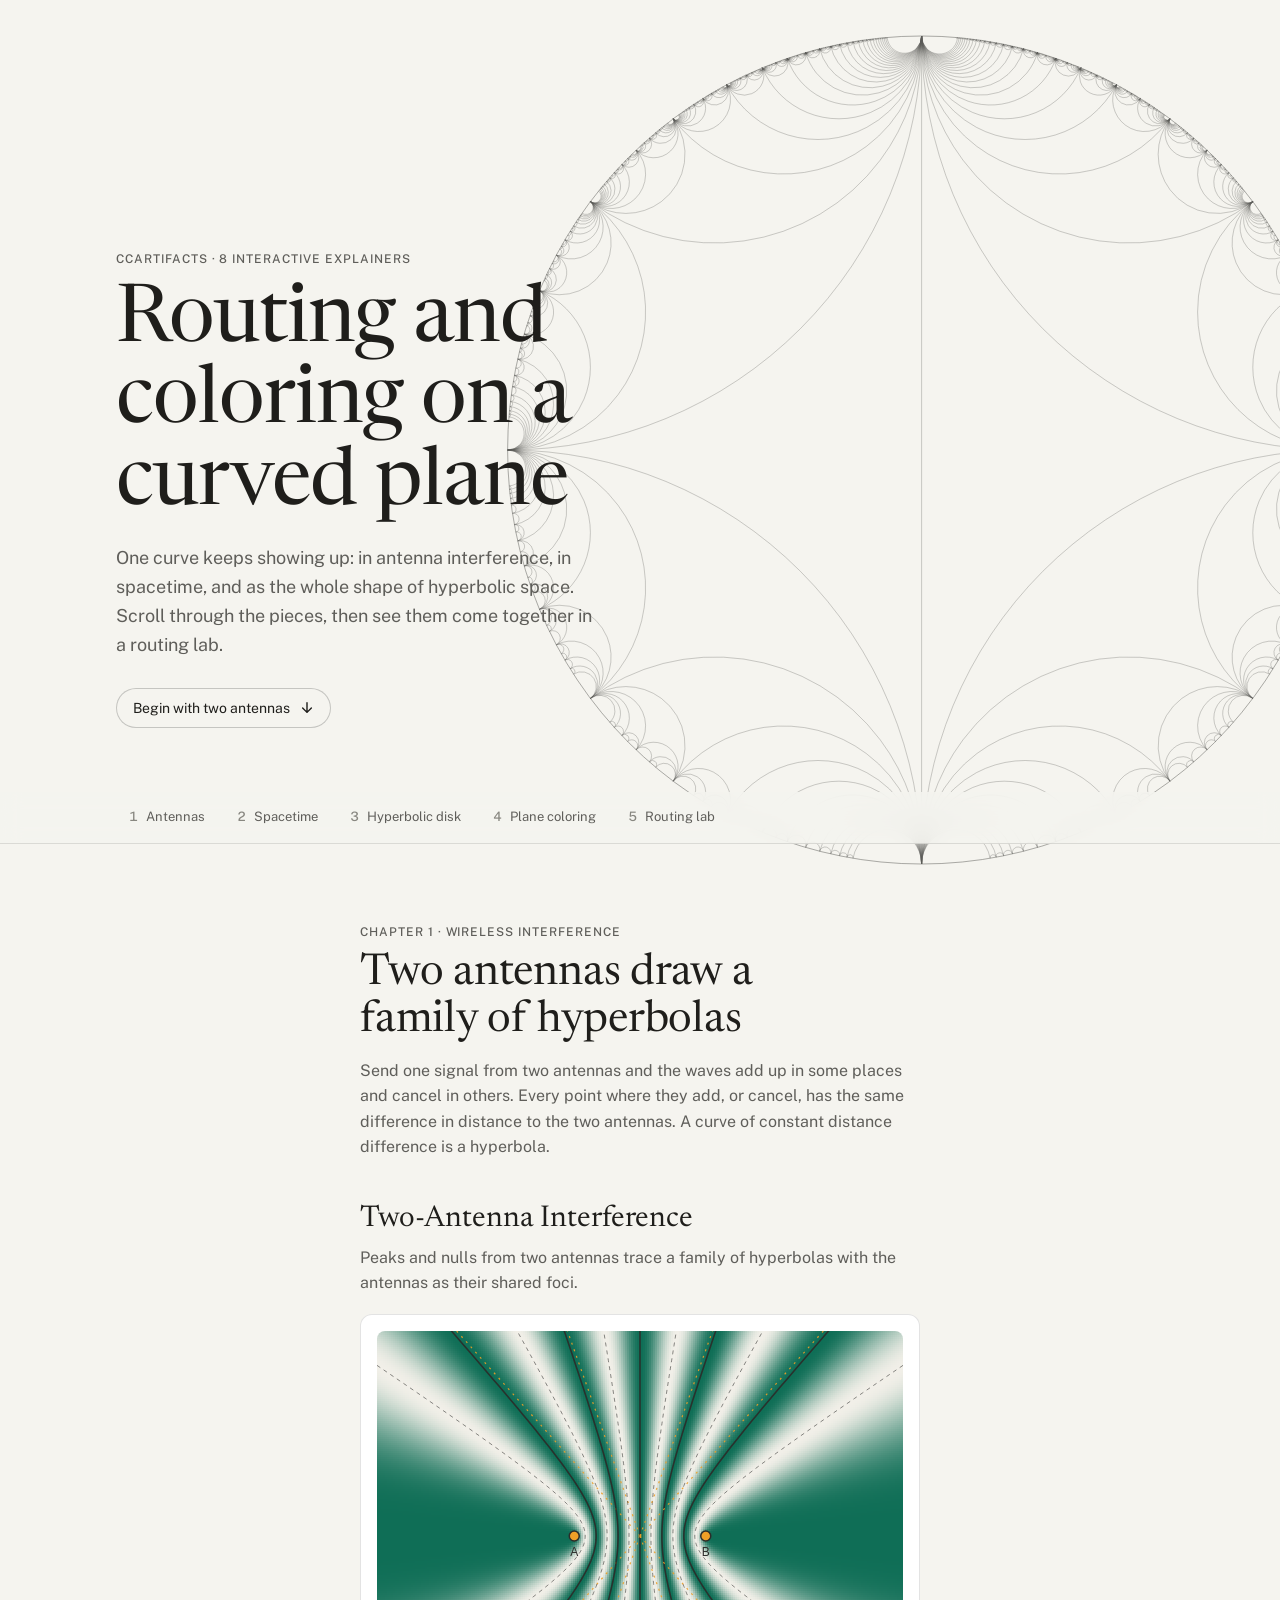
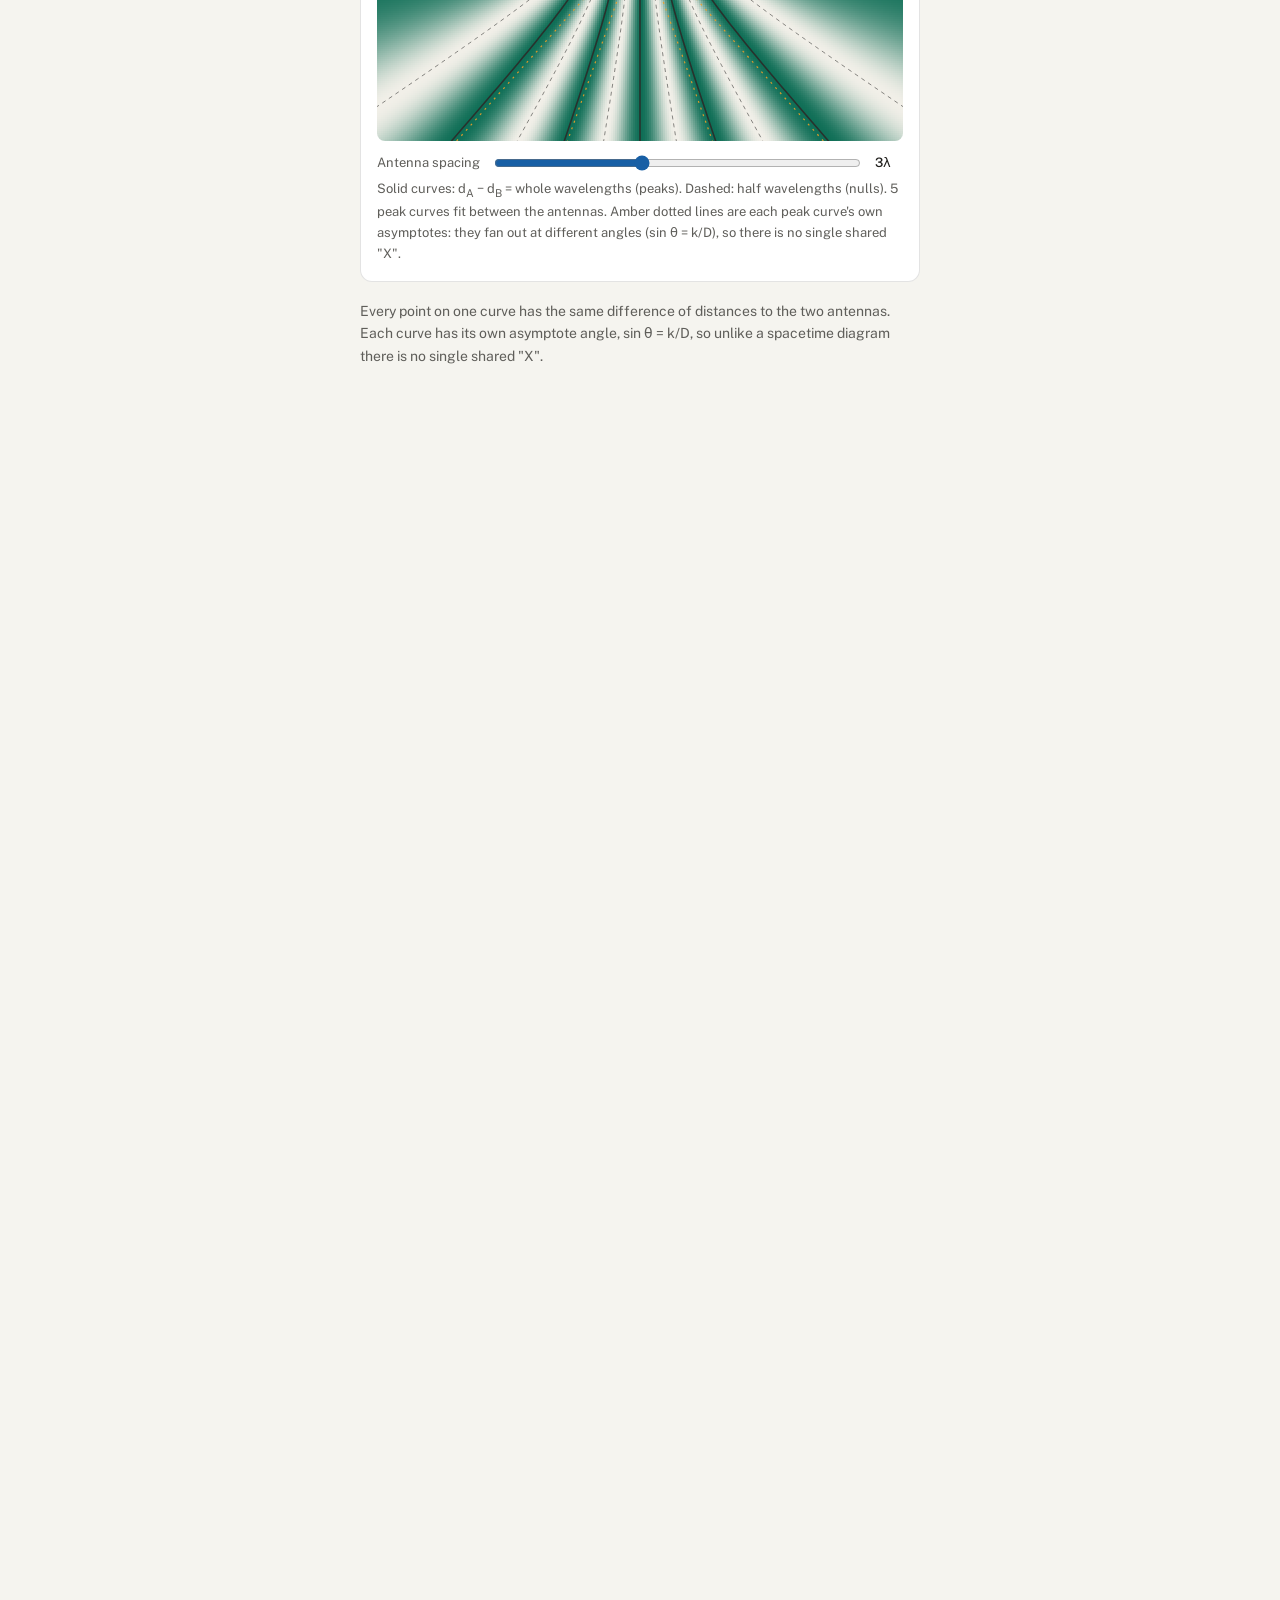
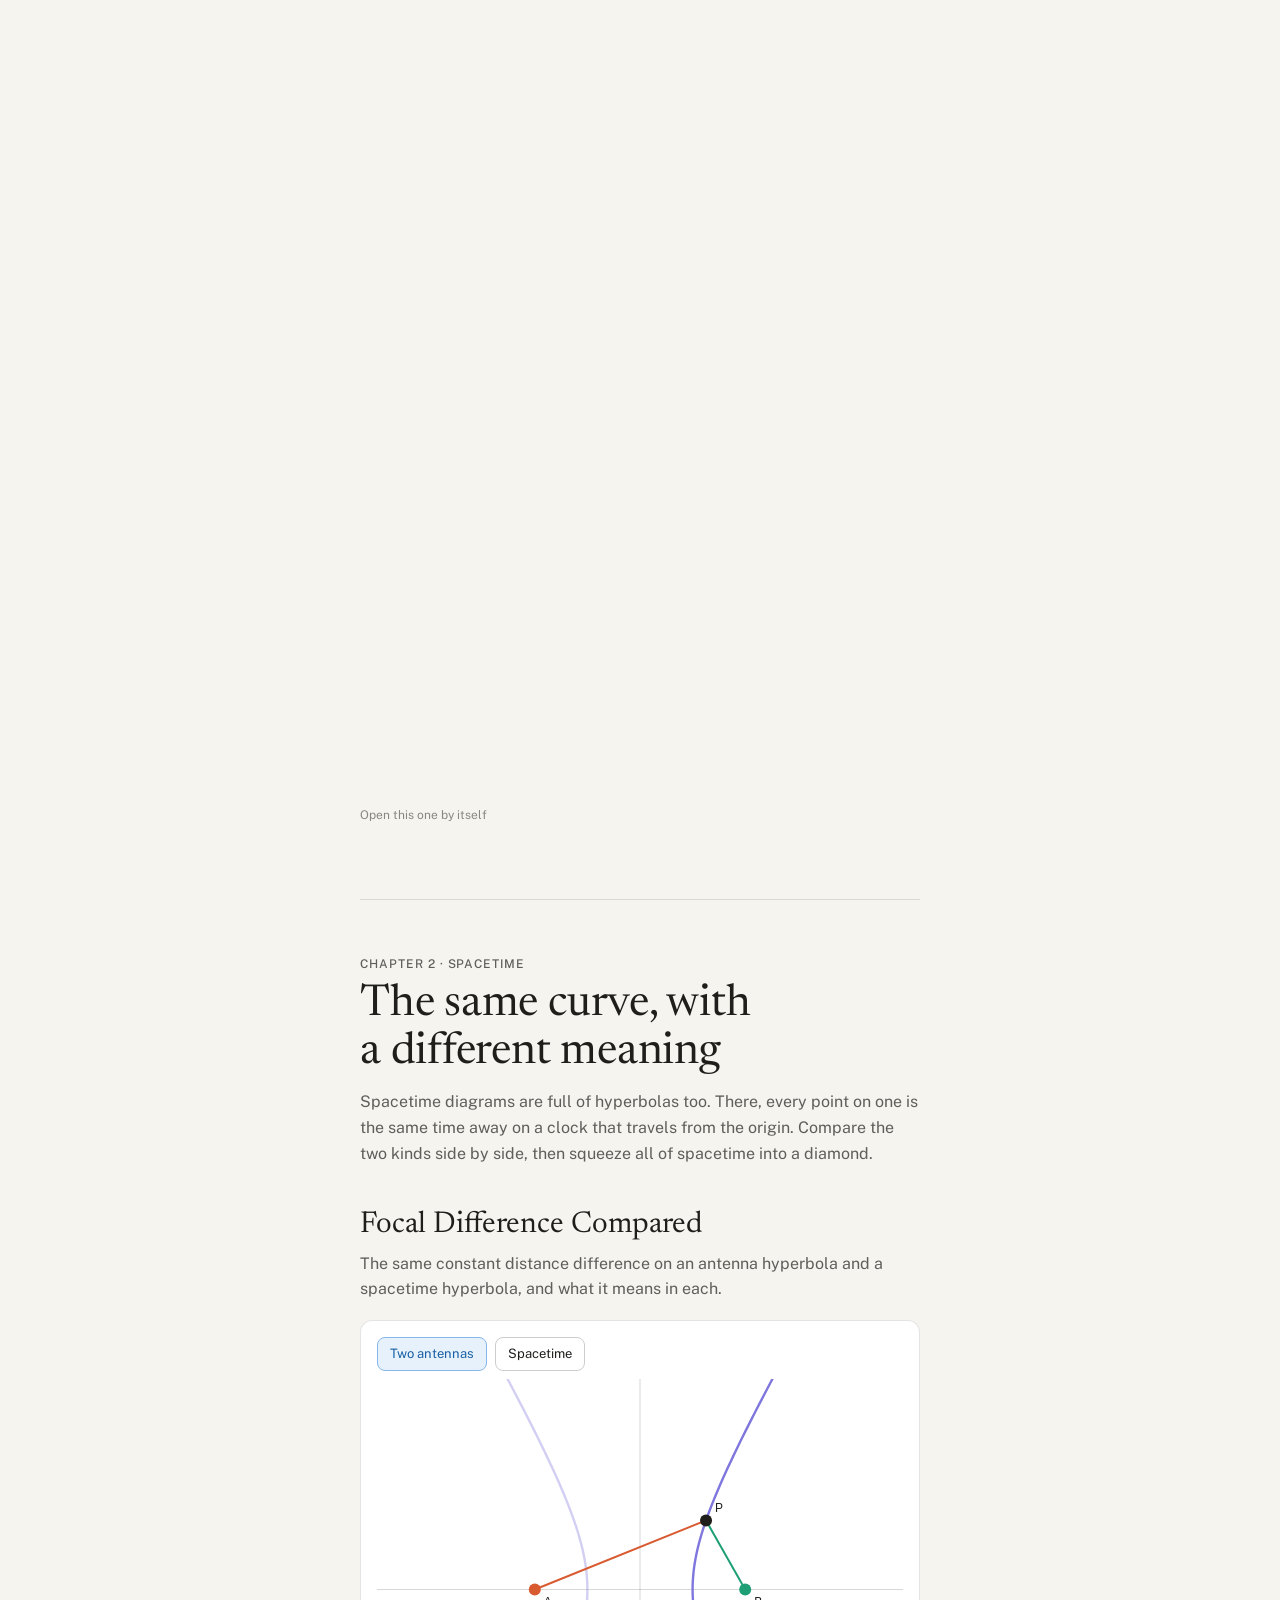
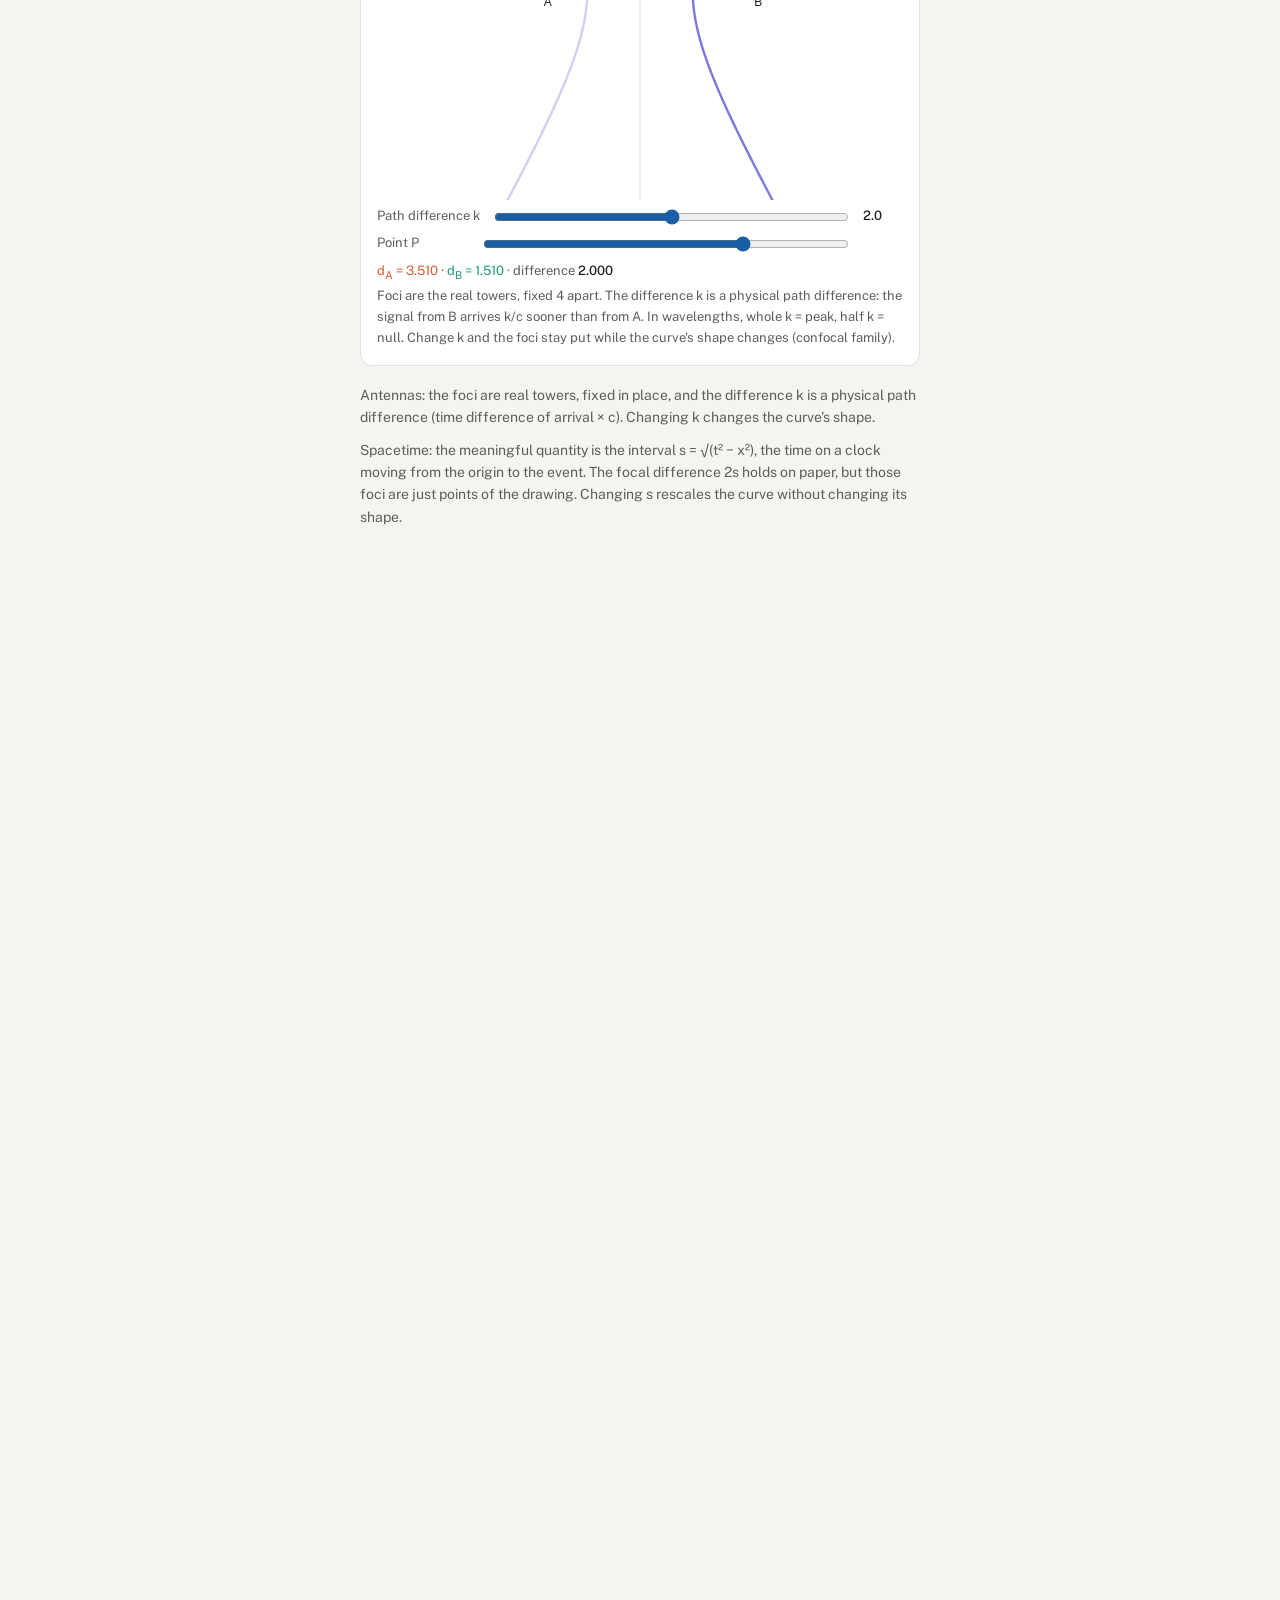
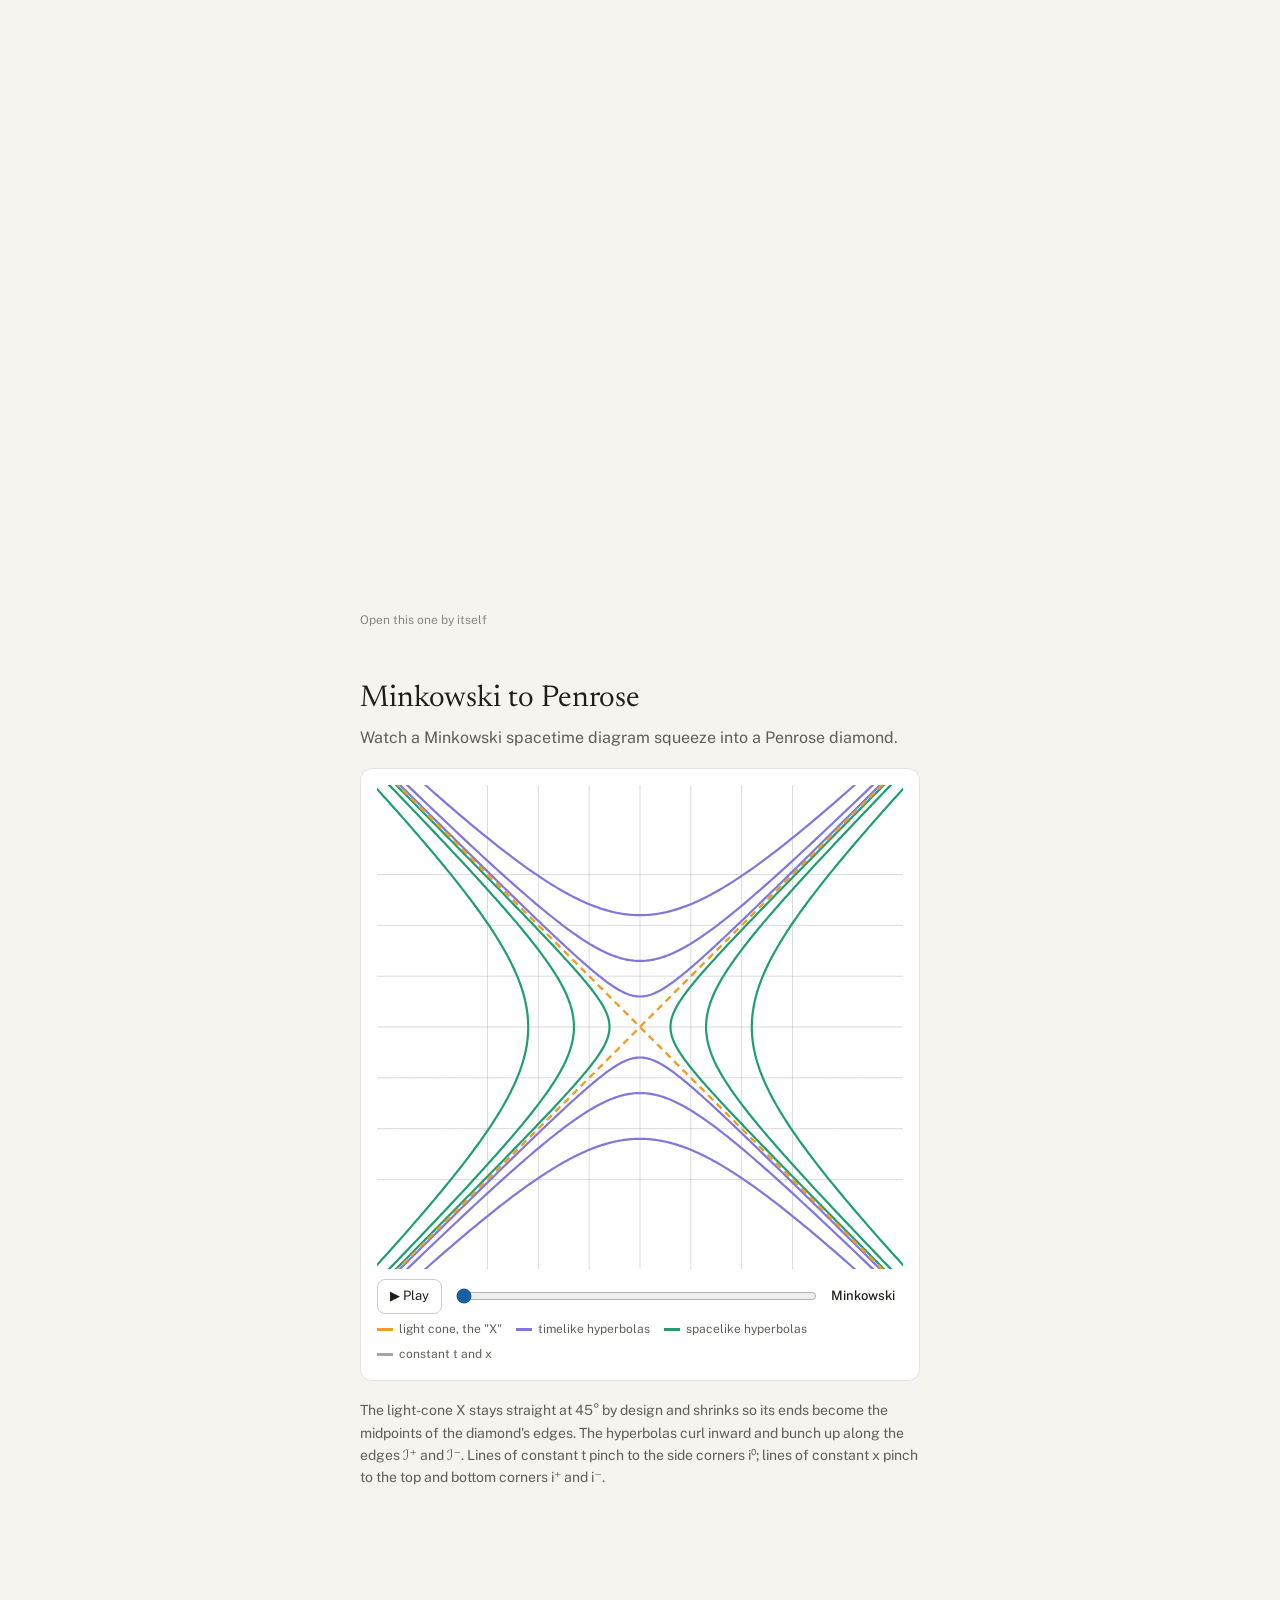
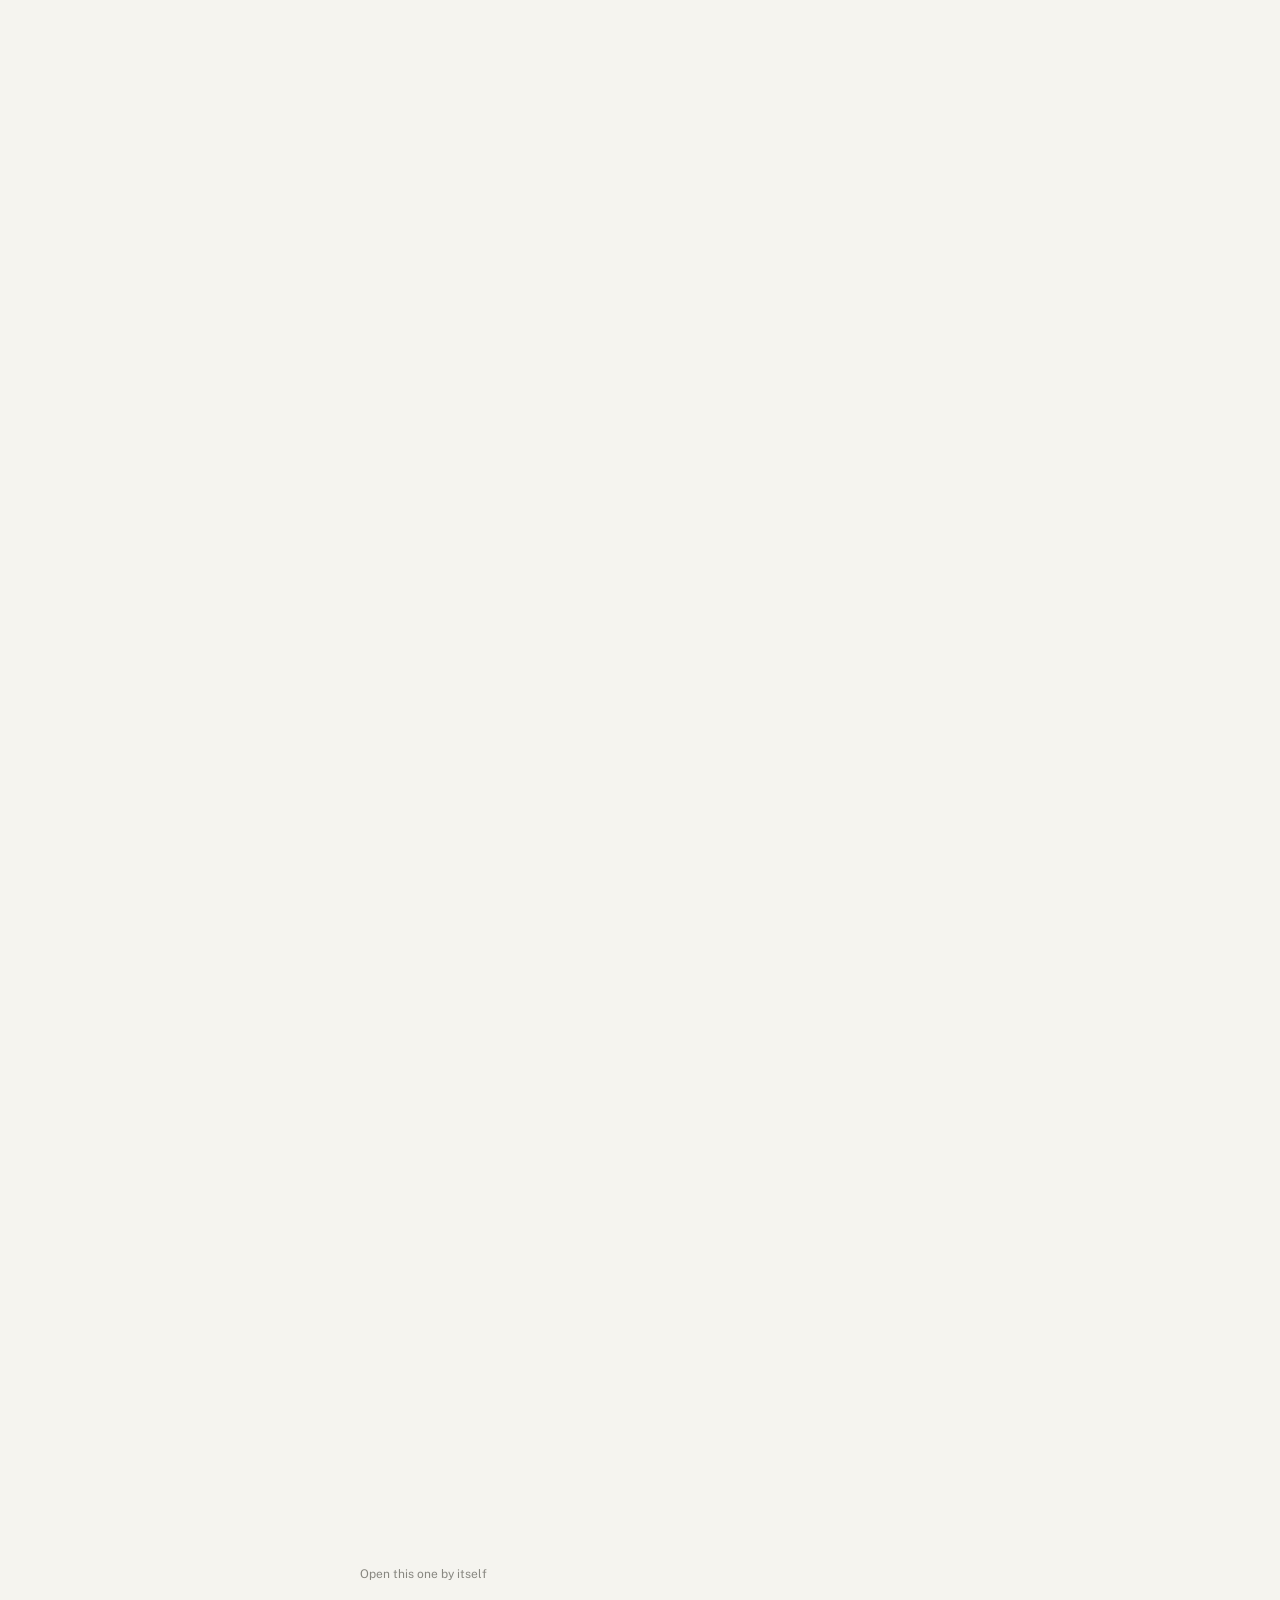
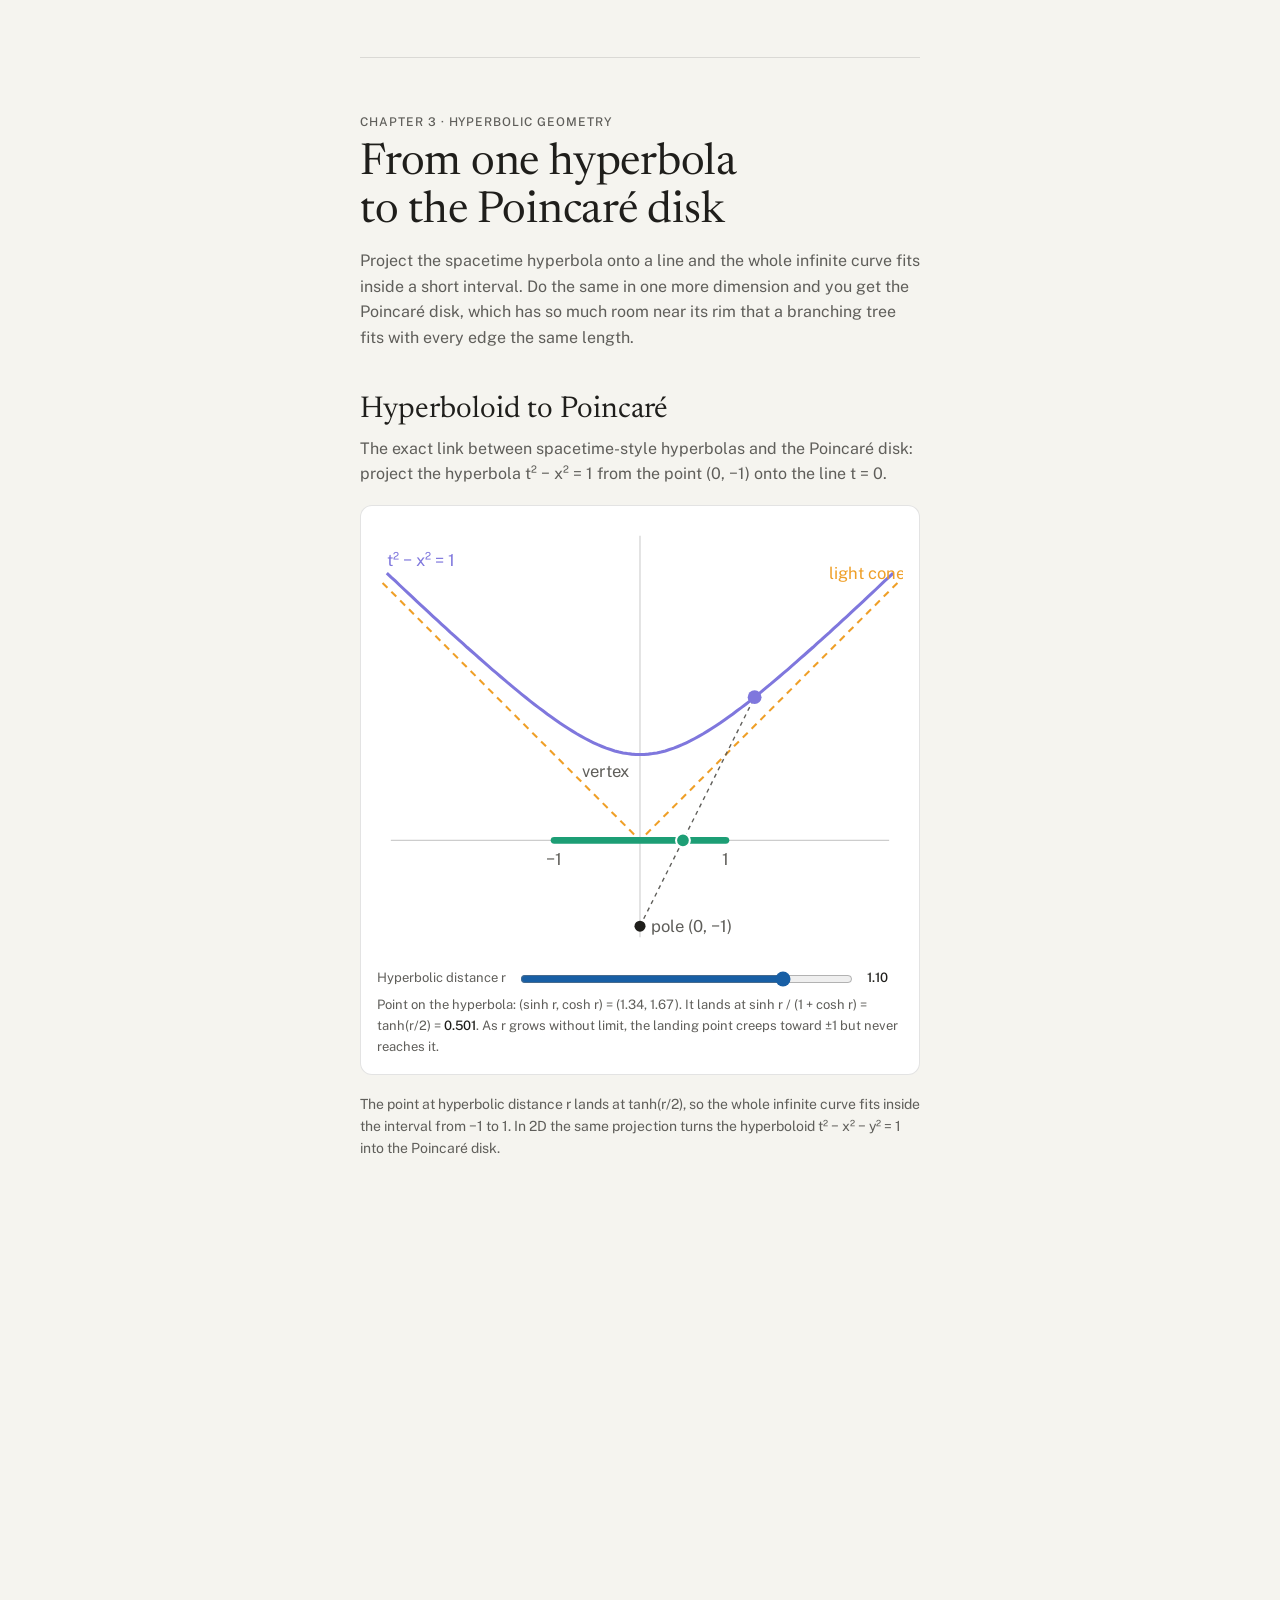
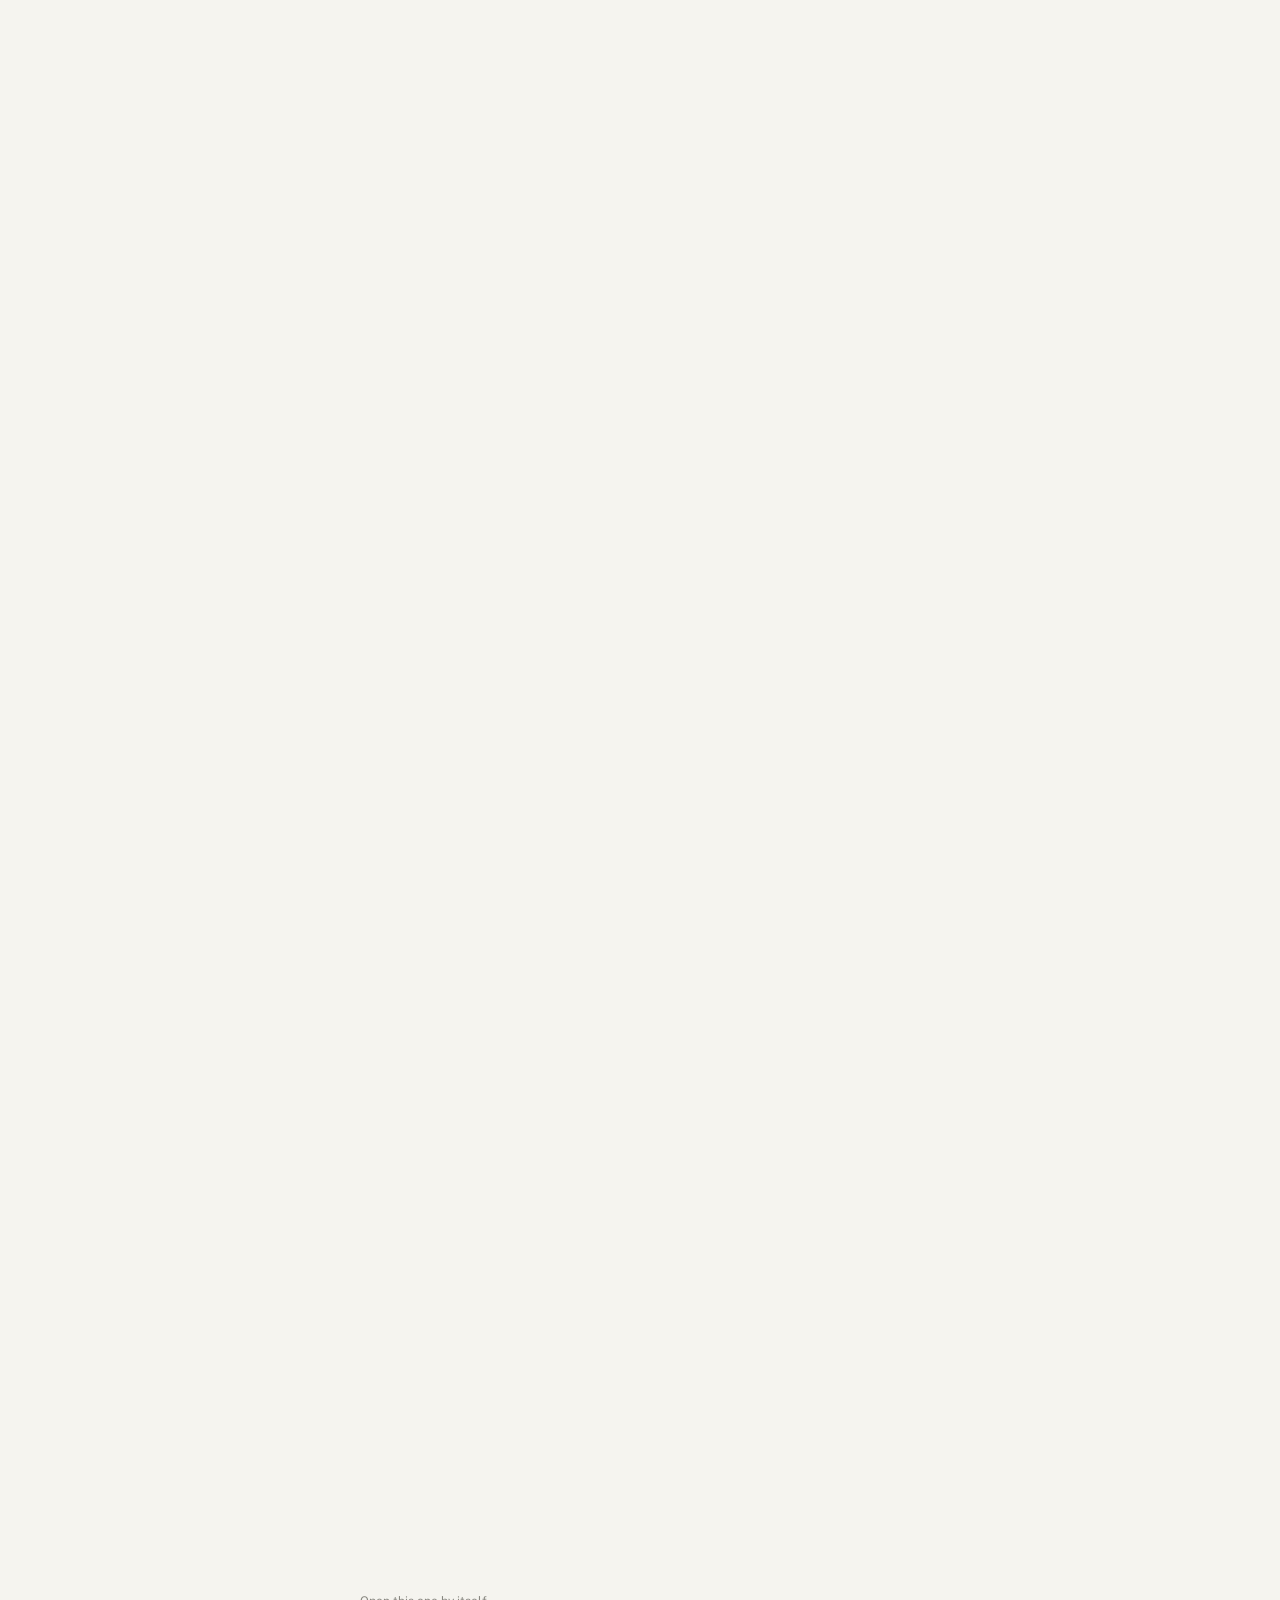
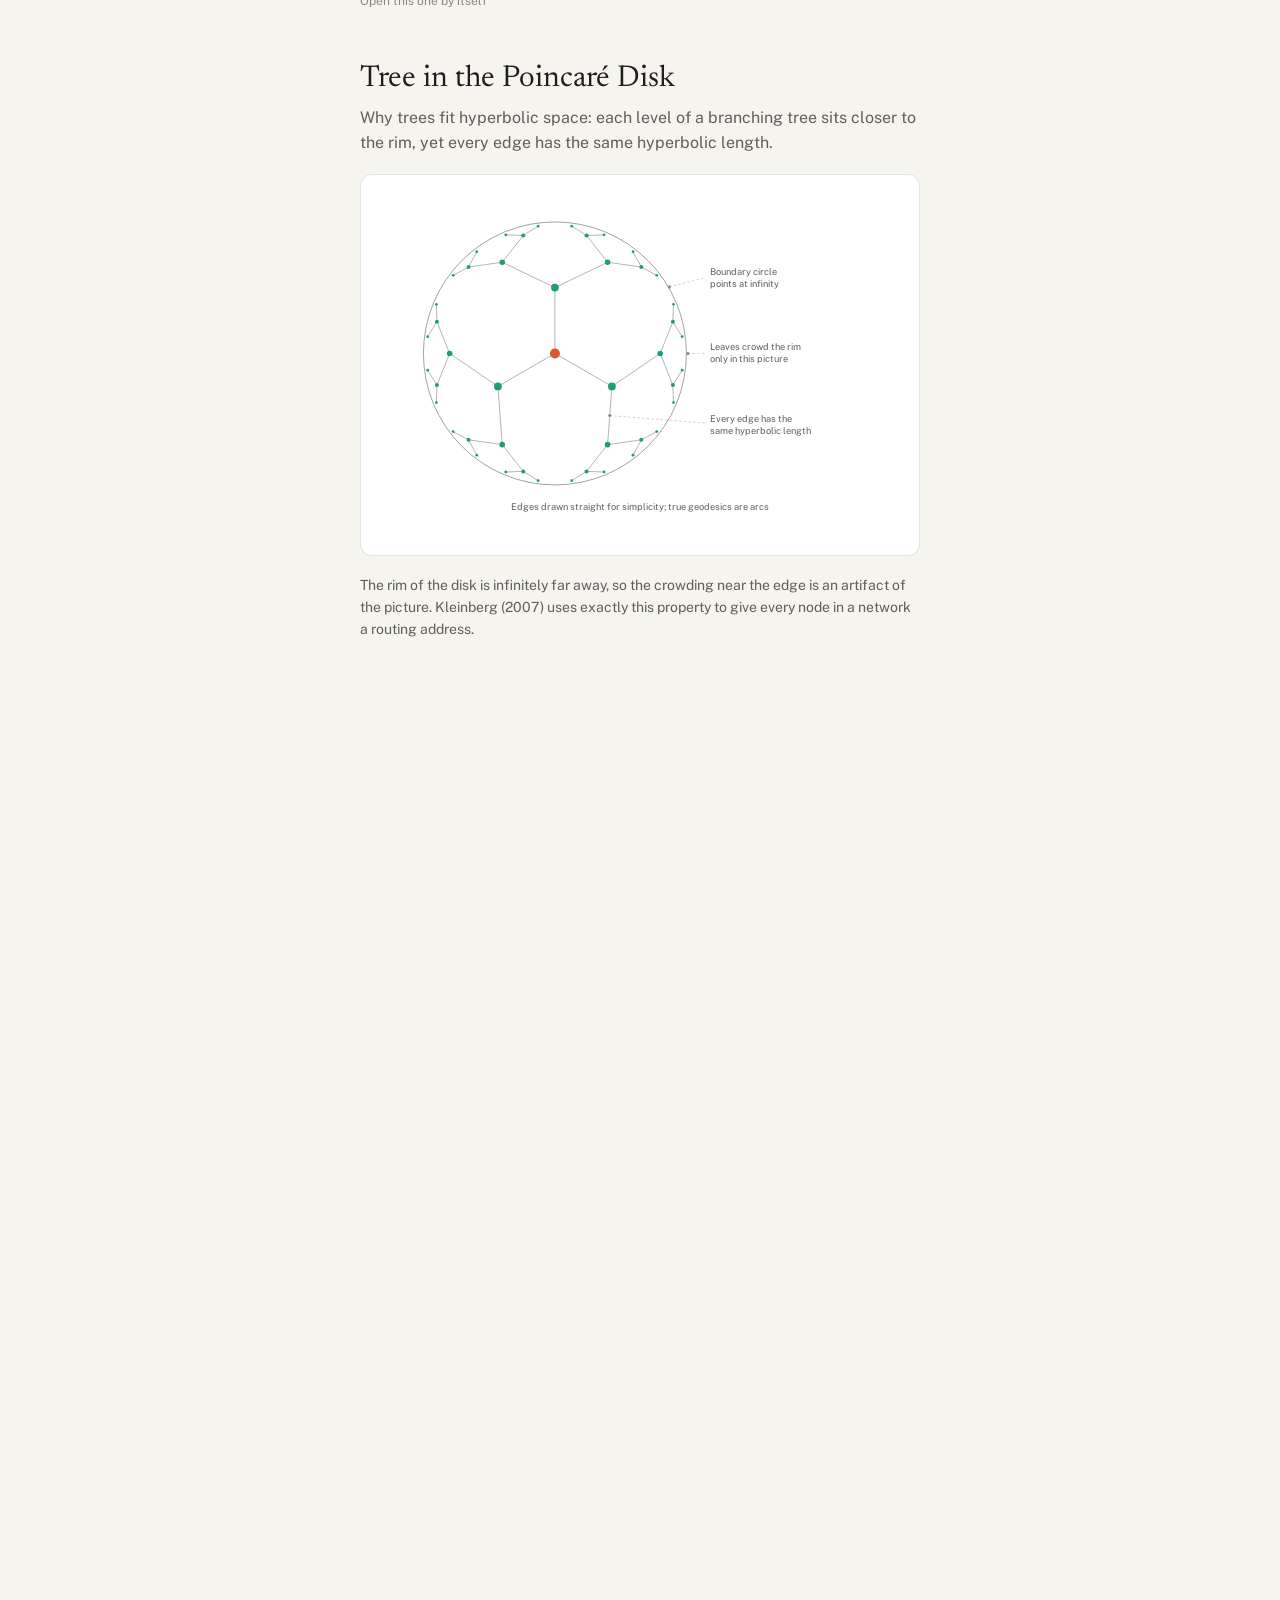
==== commit 8f0b1ada: "Name the first chapter on the hero button Co-Authored-By: Claude Opus 5.5 <noreply@anthropic.com>" ====
--- a/index.html
+++ b/index.html
@@ -70,7 +70,7 @@
   <p class="eyebrow">ccartifacts · 8 interactive explainers</p>
   <h1>Routing and coloring on a curved plane</h1>
   <p class="lede">One curve keeps showing up: in antenna interference, in spacetime, and as the whole shape of hyperbolic space. Scroll through the pieces, then see them come together in a routing lab.</p>
-  <a class="cue" href="#wireless">Start scrolling <svg viewBox="0 0 16 16" aria-hidden="true"><path d="M8 2v11M3 8l5 5 5-5" fill="none" stroke="currentColor" stroke-width="1.6" stroke-linecap="round" stroke-linejoin="round"/></svg></a>
+  <a class="cue" href="#wireless">Begin with two antennas <svg viewBox="0 0 16 16" aria-hidden="true"><path d="M8 2v11M3 8l5 5 5-5" fill="none" stroke="currentColor" stroke-width="1.6" stroke-linecap="round" stroke-linejoin="round"/></svg></a>
 </header>
 
 <nav class="chapters" aria-label="Chapters">
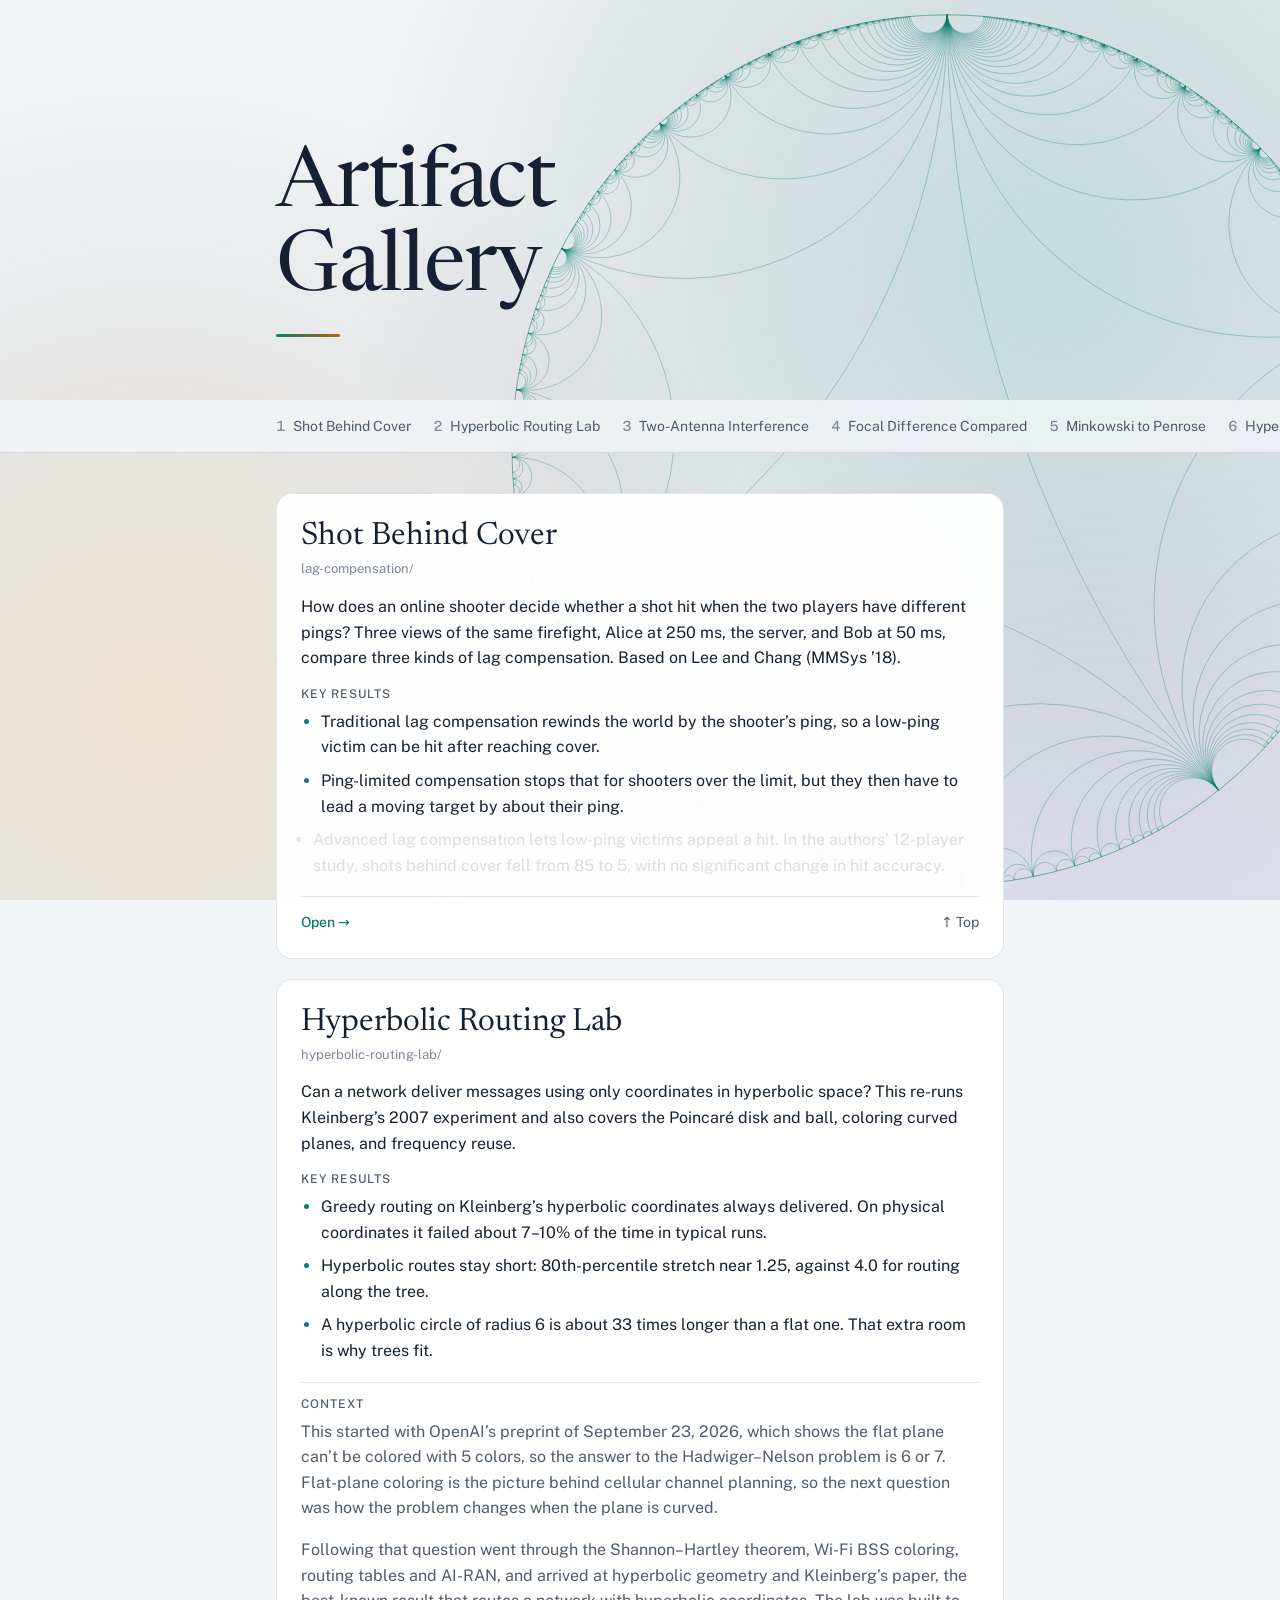
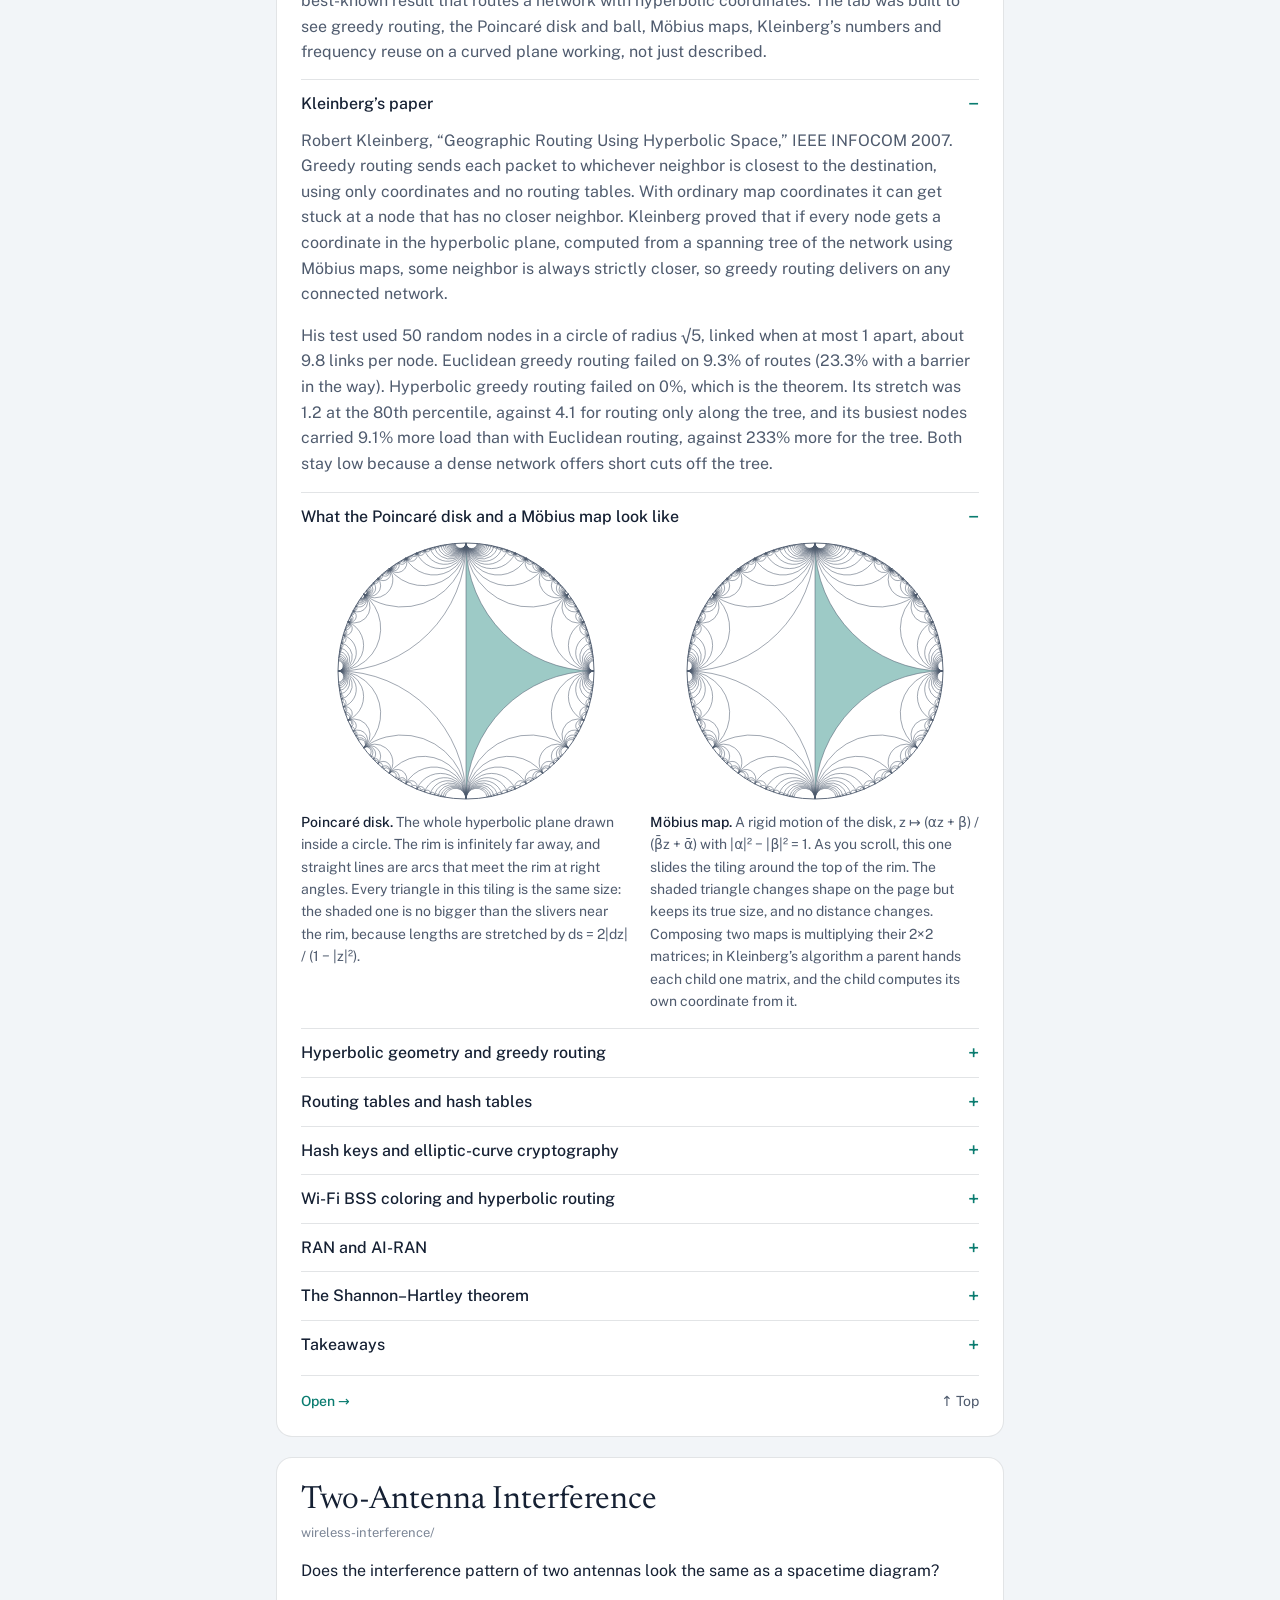
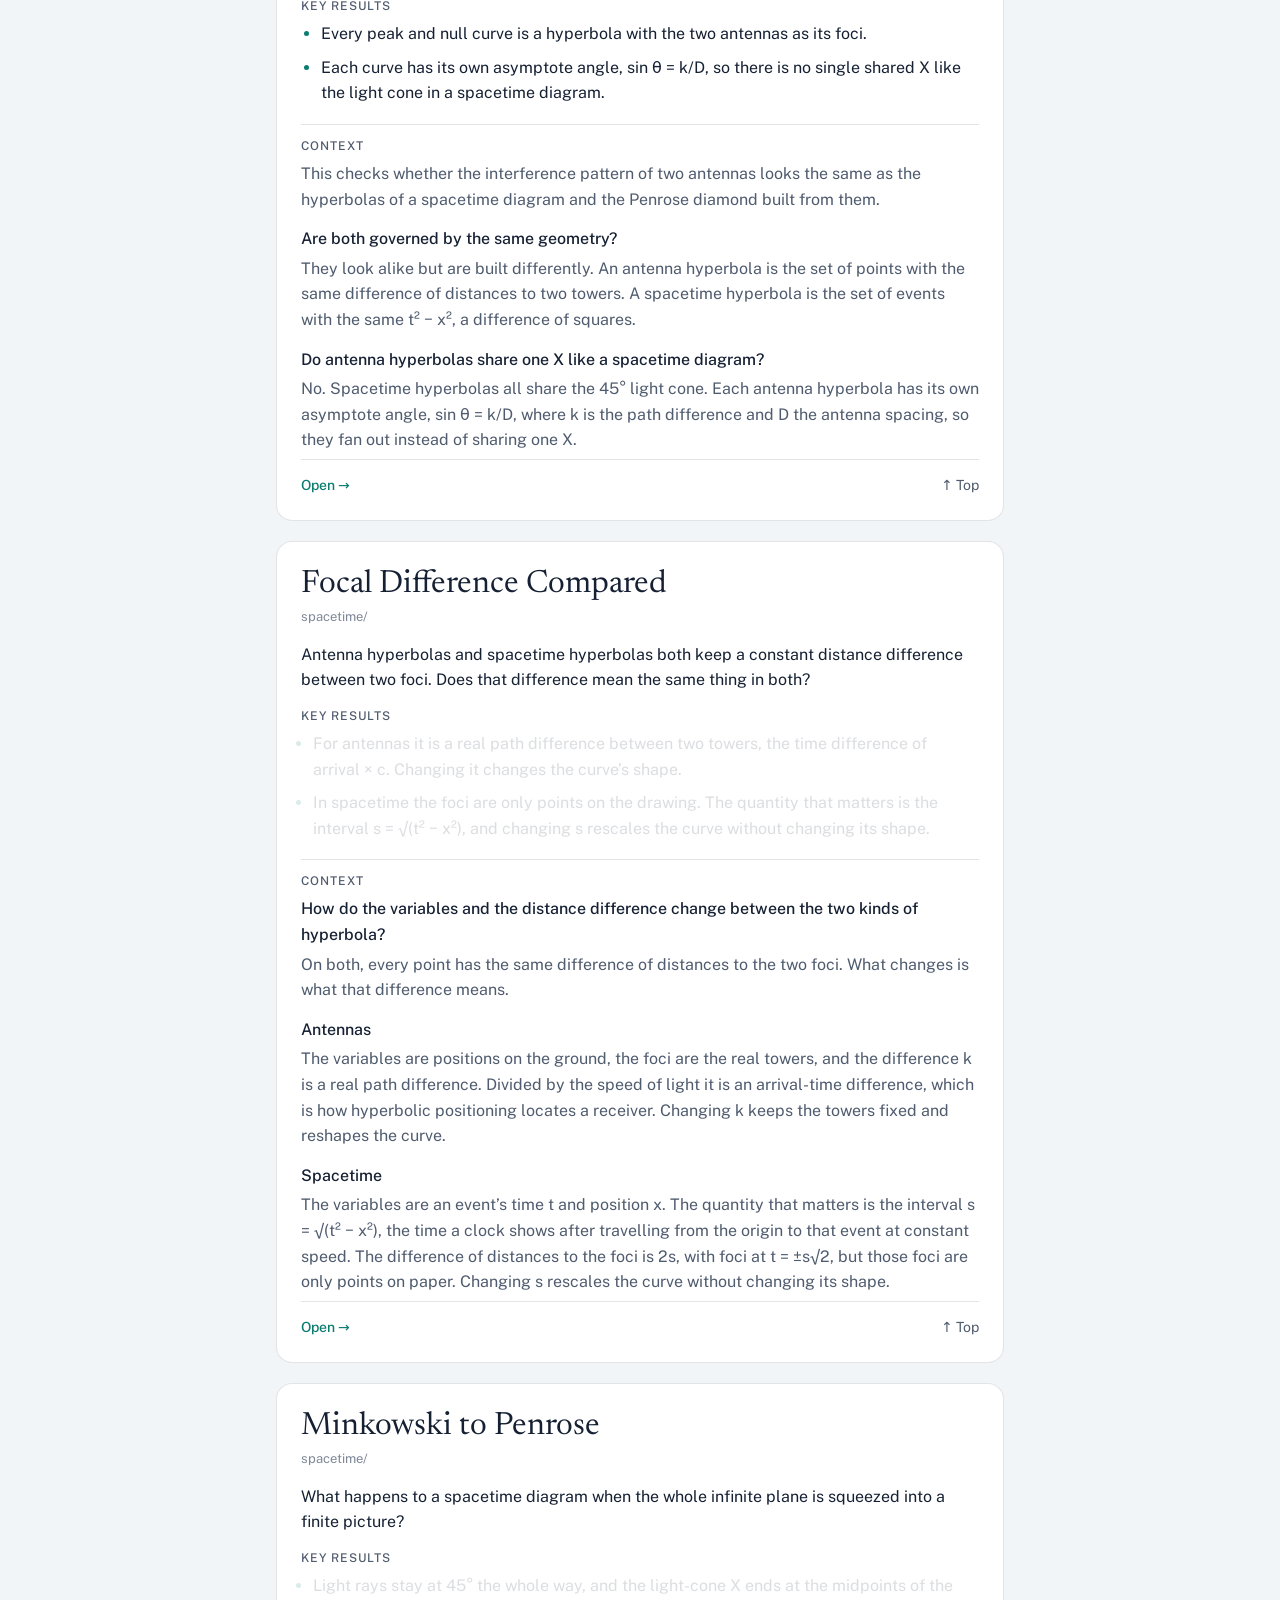
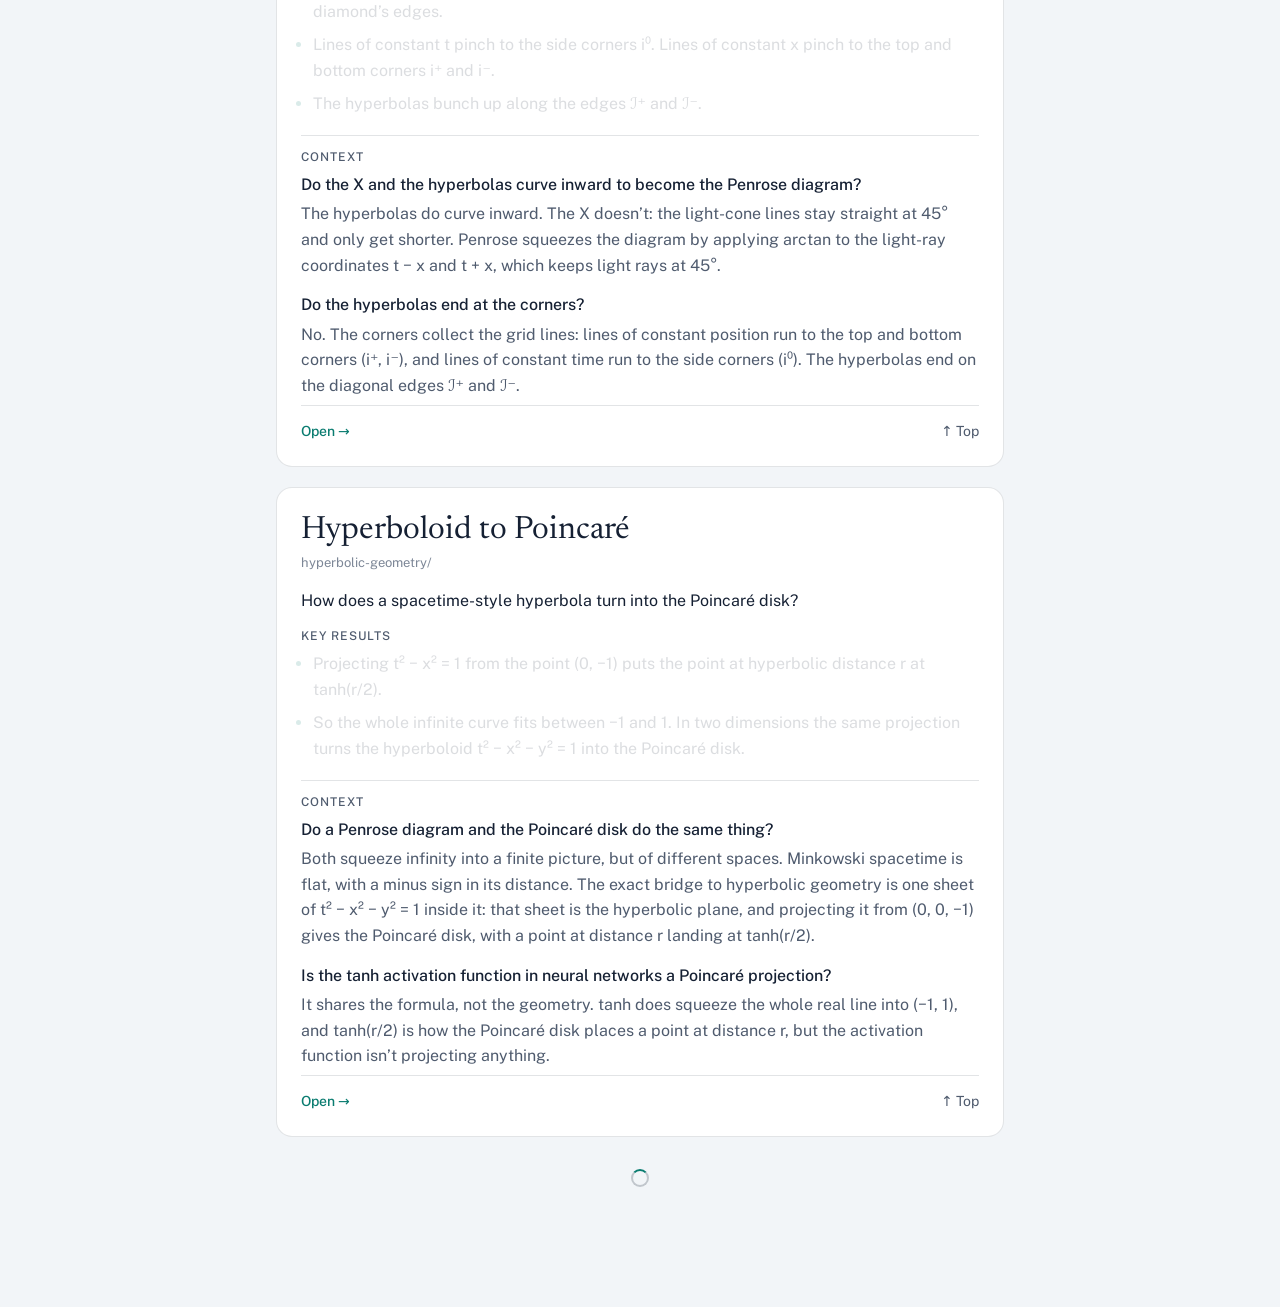
==== commit f07c1f66: "Add Artifact Gallery index and Shot Behind Cover The home page is now an index of every artifact: a " ====
--- a/index.html
+++ b/index.html
@@ -3,279 +3,705 @@
 <head>
 <meta charset="utf-8">
 <meta name="viewport" content="width=device-width,initial-scale=1,viewport-fit=cover">
-<title>Curved Plane Explainers</title>
-<meta name="description" content="Interactive explainers on antenna interference, spacetime diagrams, hyperbolic geometry, plane coloring and greedy routing, on one scrolling page.">
+<title>Artifact Gallery</title>
+<meta name="claude:viewport-fit-sides" content="cover">
 <link rel="preconnect" href="https://fonts.googleapis.com">
 <link rel="preconnect" href="https://fonts.gstatic.com" crossorigin>
 <link rel="stylesheet" href="https://fonts.googleapis.com/css2?family=Newsreader:opsz,wght@6..72,400&family=Public+Sans:wght@400;500&display=swap">
 <link rel="stylesheet" href="assets/widget.css">
+<link rel="stylesheet" href="assets/transition.css">
 <style>
-/* One long page. Each explainer is its own HTML file shown in an iframe that
-   assets/embed.js keeps sized to its content. Behind everything sits a fixed
-   Farey tessellation of the Poincaré disk that slides along as you scroll. */
-:root{--nav-h:49px}
-html{scroll-behavior:smooth}
-body{padding:0}
+/* An index of artifacts. To add one, copy an <article> below: give it an id, a title,
+   a description and a link. The strip at the top is built from the articles.
+   Behind the page a fixed Farey tessellation drifts slower than the cards; the strip of
+   titles scrolls sideways, snaps and sticks; cards fade in, reveal their key results as
+   they pass through the screen, and load in batches as the end of the list comes up. */
+/* Theme: the routing lab's slate ground with teal for links and the current item, amber and
+   violet for the drawings behind the page. These override assets/widget.css. */
+:root{
+  --surface-0:#F2F5F8; --surface-1:#E6EBF1; --surface-2:#FFFFFF;
+  --text-primary:#152033; --text-secondary:#4F5B6E; --text-muted:#7D8797;
+  --border:rgba(21,32,51,.12); --border-strong:rgba(21,32,51,.22); --border-stronger:rgba(21,32,51,.4);
+  --text-accent:#0A7C70; --border-accent:#5FB8AE; --bg-accent:#D7EFEC;
+  --amber:#B5620A; --violet:#5B4FC4;
+  --glow-a:rgba(10,124,112,.20); --glow-b:rgba(217,134,15,.16); --glow-c:rgba(91,79,196,.16);
+}
+@media (prefers-color-scheme: dark){:root:not([data-theme="light"]){
+  --surface-0:#0E131A; --surface-1:#141B25; --surface-2:#18212D;
+  --text-primary:#E5EAF1; --text-secondary:#A3AEBF; --text-muted:#7A8596;
+  --border:rgba(229,234,241,.10); --border-strong:rgba(229,234,241,.2); --border-stronger:rgba(229,234,241,.38);
+  --text-accent:#3CC4B4; --border-accent:#2A8F84; --bg-accent:#12302D;
+  --amber:#E9A24A; --violet:#9C95F0;
+  --glow-a:rgba(60,196,180,.16); --glow-b:rgba(233,162,74,.11); --glow-c:rgba(156,149,240,.13); color-scheme:dark}}
+:root[data-theme="dark"]{
+  --surface-0:#0E131A; --surface-1:#141B25; --surface-2:#18212D;
+  --text-primary:#E5EAF1; --text-secondary:#A3AEBF; --text-muted:#7A8596;
+  --border:rgba(229,234,241,.10); --border-strong:rgba(229,234,241,.2); --border-stronger:rgba(229,234,241,.38);
+  --text-accent:#3CC4B4; --border-accent:#2A8F84; --bg-accent:#12302D;
+  --amber:#E9A24A; --violet:#9C95F0;
+  --glow-a:rgba(60,196,180,.16); --glow-b:rgba(233,162,74,.11); --glow-c:rgba(156,149,240,.13); color-scheme:dark}
+:root{--gutter-l:max(16px,env(safe-area-inset-left,0px));--gutter-r:max(16px,env(safe-area-inset-right,0px))}
+html{scroll-padding-top:calc(50px + env(safe-area-inset-top,0px) + 16px)}
+body{padding:0;overflow-x:clip}
 #bg{position:fixed;inset:0;width:100%;height:100%;z-index:-1;pointer-events:none}
-
-.hero{min-height:88svh;max-width:1080px;margin:0 auto;padding:48px 16px 64px;display:flex;flex-direction:column;justify-content:flex-end}
-.eyebrow{font:500 12px/1.4 var(--font-sans);letter-spacing:.08em;text-transform:uppercase;color:var(--text-secondary);margin:0}
-.hero h1{font-size:clamp(42px,7.4vw,80px);line-height:1.02;letter-spacing:-.012em;max-width:11ch;margin:14px 0 18px}
-.hero .lede{font-size:18px;max-width:44ch;margin:0 0 28px}
-.cue{align-self:flex-start;display:inline-flex;align-items:center;gap:10px;font-size:14px;color:var(--text-primary);text-decoration:none;border:1px solid var(--border-strong);border-radius:99px;padding:8px 16px;background:var(--surface-0)}
-.cue:hover,.cue:focus-visible{border-color:var(--border-stronger);outline:none}
-.cue svg{width:14px;height:14px}
-
-nav.chapters{position:sticky;top:0;z-index:10;background:var(--surface-0);border-bottom:1px solid var(--border)}
-@supports (backdrop-filter:blur(1px)){nav.chapters{background:color-mix(in srgb,var(--surface-0) 82%,transparent);backdrop-filter:blur(10px)}}
-nav.chapters .row{max-width:1080px;margin:0 auto;padding:8px 16px;display:flex;gap:6px;overflow-x:auto;scrollbar-width:none}
-nav.chapters .row::-webkit-scrollbar{display:none}
-nav.chapters a{flex:none;display:flex;align-items:center;gap:8px;padding:6px 12px;border:1px solid transparent;border-radius:99px;font-size:13px;color:var(--text-secondary);text-decoration:none;transition:background .2s,border-color .2s,color .2s}
-nav.chapters a b{font-weight:500;font-variant-numeric:tabular-nums;color:var(--text-muted)}
-nav.chapters a:hover,nav.chapters a:focus-visible{color:var(--text-primary);outline:none;border-color:var(--border)}
-nav.chapters a[aria-current="true"]{color:var(--text-primary);background:var(--surface-2);border-color:var(--border-strong)}
-nav.chapters a[aria-current="true"] b{color:var(--text-accent)}
-.progress{position:absolute;left:0;right:0;bottom:-1px;height:2px;background:var(--text-accent);transform-origin:0 50%;transform:scaleX(0)}
-
-.chapter{padding:80px 16px 8px;scroll-margin-top:var(--nav-h)}
-.chapter>*{max-width:560px;margin-inline:auto}
-.chapter.wide>*{max-width:1080px}
-.intro h2{font-family:var(--font-serif);font-weight:400;font-size:clamp(30px,4.4vw,44px);line-height:1.08;letter-spacing:-.005em;margin:10px 0 12px;text-wrap:balance}
-.intro p{color:var(--text-secondary);margin:0 0 10px;max-width:58ch}
-.jump{display:flex;flex-wrap:wrap;gap:6px;margin-top:14px}
-.jump button{font-size:12px;padding:4px 10px;border-radius:99px;background:var(--surface-0)}
-.frame{margin-top:32px;margin-bottom:40px}
-.frame iframe{display:block;width:100%;border:0;background:transparent}
-.frame .alone{display:inline-block;margin-top:6px;font-size:12px;color:var(--text-muted);text-decoration:none}
-.frame .alone:hover,.frame .alone:focus-visible{color:var(--text-primary);text-decoration:underline}
-.chapter+.chapter .intro{border-top:1px solid var(--border);padding-top:56px}
-.chapter+.chapter{padding-top:24px}
-
-footer{max-width:640px;margin:0 auto;padding:64px 16px 72px;font-size:14px;color:var(--text-secondary)}
-footer a{color:var(--text-primary)}
-
-html.js .reveal{opacity:0;transform:translateY(28px);transition:opacity .7s ease,transform .7s cubic-bezier(.2,.7,.2,1)}
-html.js .reveal.in{opacity:1;transform:none}
+.in{max-width:760px;margin-inline:auto;padding-left:var(--gutter-l);padding-right:var(--gutter-r)}
+
+.hero{padding-block:clamp(64px,16vh,160px) clamp(36px,7vh,72px)}
+.hero h1{font-size:clamp(46px,8vw,84px);line-height:1;letter-spacing:-.015em;margin:0;max-width:8ch}
+.hero h1::after{content:"";display:block;width:64px;height:3px;margin-top:22px;background:linear-gradient(90deg,var(--text-accent),var(--amber));border-radius:2px}
+
+nav.bar{position:sticky;top:env(safe-area-inset-top,0px);z-index:10;background:var(--surface-0);border-bottom:1px solid var(--border)}
+@supports (backdrop-filter:blur(1px)){nav.bar{background:color-mix(in srgb,var(--surface-0) 82%,transparent);backdrop-filter:blur(10px)}}
+#toc{list-style:none;margin:0;display:flex;gap:22px;overflow-x:auto;scroll-snap-type:x proximity;scrollbar-width:none;padding-block:0;--strip-l:max(var(--gutter-l),calc((100vw - 760px)/2 + 16px));padding-left:var(--strip-l);padding-right:var(--gutter-r);scroll-padding-left:var(--strip-l)}
+#toc::-webkit-scrollbar{display:none}
+#toc li{flex:none;scroll-snap-align:start}
+#toc a{display:flex;align-items:baseline;gap:7px;padding:15px 0 13px;border-bottom:2px solid transparent;font-size:14px;color:var(--text-secondary);text-decoration:none;transition:color .2s,border-color .2s}
+#toc a span{font-weight:500;font-variant-numeric:tabular-nums;color:var(--text-muted)}
+#toc a:hover,#toc a:focus-visible{color:var(--text-primary);border-bottom-color:var(--border-stronger);outline:none}
+#toc a[aria-current="true"]{color:var(--text-accent);border-bottom-color:var(--text-accent)}
+#toc a[aria-current="true"] span{color:var(--text-accent)}
+.progress{position:absolute;left:0;right:0;top:0;height:2px;background:linear-gradient(90deg,var(--text-accent),var(--amber));transform-origin:0 50%;transform:scaleX(0)}
+
+main.in{padding-block:40px 120px}
+#list{display:flex;flex-direction:column;gap:20px}
+article{background:var(--surface-2);background:color-mix(in srgb,var(--surface-2) 96%,transparent);border:1px solid var(--border);border-radius:16px;padding:24px;transition:border-color .3s,box-shadow .3s}
+article.active{border-color:var(--border-accent);box-shadow:0 0 0 1px var(--border-accent)}
+article h2{font-family:var(--font-serif);font-weight:400;font-size:clamp(26px,3.4vw,32px);line-height:1.15;margin:0 0 4px;text-wrap:balance}
+article h2 a{color:var(--text-primary);text-decoration:none}
+article h2 a:hover,article h2 a:focus-visible{color:var(--text-accent);outline:none}
+article .where{font-size:13px;color:var(--text-muted);margin:0 0 14px}
+article p{margin:0 0 16px}
+article h3{font:500 12px var(--font-sans);letter-spacing:.08em;text-transform:uppercase;color:var(--text-secondary);margin:0 0 8px}
+.results{margin:0 0 18px;padding-left:20px;display:flex;flex-direction:column;gap:8px}
+.results li::marker{color:var(--text-accent)}
+/* Context: background for each entry, folded into sections. */
+.context{border-top:1px solid var(--border);padding-top:14px;margin-bottom:6px}
+.context .lead{padding-bottom:14px;border-bottom:1px solid var(--border)}
+.context .lead:last-child{border-bottom:0;padding-bottom:0}
+.context .lead>*+*{margin-top:14px}
+.context details{border-bottom:1px solid var(--border)}
+.context details:last-child{border-bottom:0}
+.context summary{cursor:pointer;list-style:none;display:flex;justify-content:space-between;align-items:center;gap:12px;padding:11px 0;font-weight:500;color:var(--text-primary)}
+.context summary::-webkit-details-marker{display:none}
+.context summary::after{content:"+";flex:none;color:var(--text-accent);font-size:20px;line-height:1}
+.context details[open]>summary::after{content:"−"}
+.context summary:hover{color:var(--text-accent)}
+.context summary:focus-visible{outline:2px solid var(--border-accent);outline-offset:2px;border-radius:4px}
+.context details>:not(summary){margin-bottom:16px}
+.note p{color:var(--text-secondary)}
+.note p:last-child{margin-bottom:0}
+.qa{margin:0}
+.qa dt{font-weight:500;margin-top:14px}
+.qa dt:first-child{margin-top:0}
+.qa dd{margin:4px 0 0;color:var(--text-secondary)}
+.eq{font-family:ui-monospace,Menlo,Consolas,monospace;font-size:14px;background:var(--surface-1);border-radius:6px;padding:8px 12px;overflow-x:auto;white-space:nowrap;margin-bottom:12px}
+.take{margin:0;padding-left:20px;display:flex;flex-direction:column;gap:8px;color:var(--text-secondary)}
+.take li::marker{color:var(--amber)}
+.figs{display:grid;grid-template-columns:repeat(2,minmax(0,1fr));gap:20px}
+@media (max-width:560px){.figs{grid-template-columns:minmax(0,1fr)}}
+.figs figure{margin:0;min-width:0}
+.figs canvas{display:block;width:100%;max-width:260px;aspect-ratio:1;margin:0 auto 10px}
+.figs figcaption{font-size:14px;color:var(--text-secondary)}
+.figs figcaption b{color:var(--text-primary);font-weight:500}
+article .links{display:flex;justify-content:space-between;align-items:center;gap:12px;font-size:14px;border-top:1px solid var(--border);padding-top:14px}
+article .open{color:var(--text-accent);font-weight:500;text-decoration:none}
+article .top{color:var(--text-secondary);text-decoration:none}
+article .open:hover,article .top:hover,article a:focus-visible{text-decoration:underline}
+
+.loader{display:flex;justify-content:center;padding-top:32px}
+.loader[hidden]{display:none}
+.loader i{width:18px;height:18px;border-radius:50%;border:2px solid var(--border-strong);border-top-color:var(--text-accent);animation:spin .8s linear infinite}
+@keyframes spin{to{transform:rotate(1turn)}}
+
+/* Key results come in one by one as their card moves up the screen. */
+html.js .results li{opacity:.15;transform:translateX(-8px);transition:opacity .45s ease,transform .45s ease}
+html.js .results li.on{opacity:1;transform:none}
+/* Cards fade and rise as they enter, driven by scroll position. */
+@supports (animation-timeline:view()){
+  @media (prefers-reduced-motion:no-preference){
+    article{animation:rise linear both;animation-timeline:view();animation-range:entry 0% entry 60%}
+  }
+}
+@keyframes rise{from{opacity:0;transform:translateY(40px) scale(.98)}}
 @media (prefers-reduced-motion:reduce){
-  html{scroll-behavior:auto}
-  html.js .reveal{opacity:1;transform:none;transition:none}
+  html.js .results li{opacity:1;transform:none;transition:none}
+  .loader i{animation:none}
 }
 </style>
-<script>document.documentElement.classList.add('js')</script>
 </head>
 <body>
 <canvas id="bg" aria-hidden="true"></canvas>
-
-<header class="hero">
-  <p class="eyebrow">ccartifacts · 8 interactive explainers</p>
-  <h1>Routing and coloring on a curved plane</h1>
-  <p class="lede">One curve keeps showing up: in antenna interference, in spacetime, and as the whole shape of hyperbolic space. Scroll through the pieces, then see them come together in a routing lab.</p>
-  <a class="cue" href="#wireless">Begin with two antennas <svg viewBox="0 0 16 16" aria-hidden="true"><path d="M8 2v11M3 8l5 5 5-5" fill="none" stroke="currentColor" stroke-width="1.6" stroke-linecap="round" stroke-linejoin="round"/></svg></a>
-</header>
-
-<nav class="chapters" aria-label="Chapters">
-  <div class="row">
-    <a href="#wireless"><b>1</b>Antennas</a>
-    <a href="#spacetime"><b>2</b>Spacetime</a>
-    <a href="#geometry"><b>3</b>Hyperbolic disk</a>
-    <a href="#coloring"><b>4</b>Plane coloring</a>
-    <a href="#lab"><b>5</b>Routing lab</a>
-  </div>
+<header class="hero" id="top"><div class="in"><h1>Artifact Gallery</h1></div></header>
+
+<nav class="bar" aria-label="Artifacts">
+  <ol id="toc"></ol>
   <div class="progress" id="progress"></div>
 </nav>
 
-<main>
-<section class="chapter" id="wireless">
-  <div class="intro reveal">
-    <p class="eyebrow">Chapter 1 · Wireless interference</p>
-    <h2>Two antennas draw a family of hyperbolas</h2>
-    <p>Send one signal from two antennas and the waves add up in some places and cancel in others. Every point where they add, or cancel, has the same difference in distance to the two antennas. A curve of constant distance difference is a hyperbola.</p>
-  </div>
-  <div class="frame reveal">
-    <iframe src="wireless-interference/two-antenna-interference.html" title="Two-Antenna Interference" style="height:860px"></iframe>
-    <a class="alone" href="wireless-interference/two-antenna-interference.html">Open this one by itself</a>
-  </div>
+<main class="in">
+<section aria-label="All artifacts" id="list">
+
+<article id="shot-behind-cover">
+  <h2><a href="lag-compensation/shot-behind-cover.html">Shot Behind Cover</a></h2>
+  <p class="where">lag-compensation/</p>
+  <p>How does an online shooter decide whether a shot hit when the two players have different pings? Three views of the same firefight, Alice at 250 ms, the server, and Bob at 50 ms, compare three kinds of lag compensation. Based on Lee and Chang (MMSys ’18).</p>
+  <h3>Key results</h3>
+  <ul class="results">
+    <li>Traditional lag compensation rewinds the world by the shooter’s ping, so a low-ping victim can be hit after reaching cover.</li>
+    <li>Ping-limited compensation stops that for shooters over the limit, but they then have to lead a moving target by about their ping.</li>
+    <li>Advanced lag compensation lets low-ping victims appeal a hit. In the authors’ 12-player study, shots behind cover fell from 85 to 5, with no significant change in hit accuracy.</li>
+  </ul>
+  <div class="links"><a class="open" href="lag-compensation/shot-behind-cover.html">Open →</a><a class="top" href="#top">↑ Top</a></div>
+</article>
+
+<article id="hyperbolic-routing-lab">
+  <h2><a href="hyperbolic-routing-lab/index.html">Hyperbolic Routing Lab</a></h2>
+  <p class="where">hyperbolic-routing-lab/</p>
+  <p>Can a network deliver messages using only coordinates in hyperbolic space? This re-runs Kleinberg’s 2007 experiment and also covers the Poincaré disk and ball, coloring curved planes, and frequency reuse.</p>
+  <h3>Key results</h3>
+  <ul class="results">
+    <li>Greedy routing on Kleinberg’s hyperbolic coordinates always delivered. On physical coordinates it failed about 7–10% of the time in typical runs.</li>
+    <li>Hyperbolic routes stay short: 80th-percentile stretch near 1.25, against 4.0 for routing along the tree.</li>
+    <li>A hyperbolic circle of radius 6 is about 33 times longer than a flat one. That extra room is why trees fit.</li>
+  </ul>
+  <div class="context">
+  <h3>Context</h3>
+  <div class="lead">
+    <div class="note"><p>This started with OpenAI’s preprint of September 23, 2026, which shows the flat plane can’t be colored with 5 colors, so the answer to the Hadwiger–Nelson problem is 6 or 7. Flat-plane coloring is the picture behind cellular channel planning, so the next question was how the problem changes when the plane is curved.</p>
+    <p>Following that question went through the Shannon–Hartley theorem, Wi-Fi BSS coloring, routing tables and AI-RAN, and arrived at hyperbolic geometry and Kleinberg’s paper, the best-known result that routes a network with hyperbolic coordinates. The lab was built to see greedy routing, the Poincaré disk and ball, Möbius maps, Kleinberg’s numbers and frequency reuse on a curved plane working, not just described.</p></div>
+  </div>
+  <details open><summary>Kleinberg’s paper</summary>
+    <div class="note"><p>Robert Kleinberg, “Geographic Routing Using Hyperbolic Space,” IEEE INFOCOM 2007. Greedy routing sends each packet to whichever neighbor is closest to the destination, using only coordinates and no routing tables. With ordinary map coordinates it can get stuck at a node that has no closer neighbor. Kleinberg proved that if every node gets a coordinate in the hyperbolic plane, computed from a spanning tree of the network using Möbius maps, some neighbor is always strictly closer, so greedy routing delivers on any connected network.</p>
+    <p>His test used 50 random nodes in a circle of radius √5, linked when at most 1 apart, about 9.8 links per node. Euclidean greedy routing failed on 9.3% of routes (23.3% with a barrier in the way). Hyperbolic greedy routing failed on 0%, which is the theorem. Its stretch was 1.2 at the 80th percentile, against 4.1 for routing only along the tree, and its busiest nodes carried 9.1% more load than with Euclidean routing, against 233% more for the tree. Both stay low because a dense network offers short cuts off the tree.</p></div>
+  </details>
+  <details open><summary>What the Poincaré disk and a Möbius map look like</summary>
+    <div class="figs">
+      <figure><canvas data-fig="disk" aria-label="The Poincaré disk tiled by ideal triangles, one shaded"></canvas><figcaption><b>Poincaré disk.</b> The whole hyperbolic plane drawn inside a circle. The rim is infinitely far away, and straight lines are arcs that meet the rim at right angles. Every triangle in this tiling is the same size: the shaded one is no bigger than the slivers near the rim, because lengths are stretched by ds = 2|dz| / (1 − |z|²).</figcaption></figure>
+      <figure><canvas data-fig="mobius" aria-label="The same tiling moved by a Möbius map as the page scrolls"></canvas><figcaption><b>Möbius map.</b> A rigid motion of the disk, z ↦ (αz + β) / (β̄z + ᾱ) with |α|² − |β|² = 1. As you scroll, this one slides the tiling around the top of the rim. The shaded triangle changes shape on the page but keeps its true size, and no distance changes. Composing two maps is multiplying their 2×2 matrices; in Kleinberg’s algorithm a parent hands each child one matrix, and the child computes its own coordinate from it.</figcaption></figure>
+    </div>
+  </details>
+  <details><summary>Hyperbolic geometry and greedy routing</summary>
+    <dl class="qa">
+      <dt>How does greedy routing work?</dt>
+      <dd>Each node knows its own coordinate and its neighbors’ coordinates. It hands the packet to whichever neighbor is closest to the destination, and stops if none is closer. In physical coordinates that can get stuck at a node with no closer neighbor. Kleinberg embeds a spanning tree into the hyperbolic plane so that some neighbor is always strictly closer, so delivery never fails.</dd>
+      <dt>What coordinates does hyperbolic geometry use?</dt>
+      <dd>The same point can be written in several systems: the Poincaré disk (inside a unit circle), the Klein disk, the upper half-plane, the hyperboloid (one sheet of t² − x² − y² = 1 in 3D), or polar form with true distance from the center. Routing code usually uses the disk or the hyperboloid.</dd>
+      <dt>How do the saddle and the Poincaré disk relate?</dt>
+      <dd>They are two pictures of the same geometry. A saddle shows negative curvature locally: circles have circumference 2π·sinh r, and triangles add up to less than 180°, the shortfall equal to their area. Hilbert proved the whole plane can’t sit smoothly in 3D space, so the Poincaré disk draws all of it inside a unit circle whose rim is infinitely far away.</dd>
+      <dt>Why do trees fit so well?</dt>
+      <dd>With curvature −1 a circle of radius r has circumference 2π·sinh r, which grows exponentially; at r = 6 that’s 33 times the flat value. A tree’s levels also grow exponentially, so there is room for every branch.</dd>
+      <dt>What is the Poincaré ball?</dt>
+      <dd>The same model in more dimensions. Izgorodin embeds WordNet’s 82,115 noun synsets in a 10-dimensional ball and averages points through flat tangent spaces. In his tests the hyperbolic distances mattered most for choosing nearest neighbors, worth about 5.7 points of mid-level clustering accuracy over a Euclidean embedding.</dd>
+      <dt>Why were Kleinberg’s percentages so low?</dt>
+      <dd>For three different reasons. Hyperbolic failure was 0% because it is a theorem. Stretch and congestion stayed low because a dense network, about 9.8 links per node, offers short cuts off the tree that greedy routing takes.</dd>
+      <dt>Does hyperbolic space help pack data or reuse frequencies?</dt>
+      <dd>Packing works; frequency reuse doesn’t carry over to real radios. Packing: a hub with n spokes needs every leaf closer to the hub than to any other leaf, so the flat plane fits at most 5 spokes, while the hyperbolic plane fits any n once leaves sit at radius about 2 ln(n/π). Frequency reuse: interference depends on real distances in flat space. Even on paper, a hyperbolic tiling with 6 neighbors per cell needs the same 7 channel groups as hexagons, and puts 30 co-channel cells at the reuse distance instead of 6.</dd>
+    </dl>
+  </details>
+  <details><summary>Routing tables and hash tables</summary>
+    <dl class="qa">
+      <dt>Are routing tables hash tables?</dt>
+      <dd>Partly. IP routers match each destination against stored prefixes and take the longest match, using tries or special memory called TCAM. Exact-match hash tables are used elsewhere, for example in Ethernet switches’ MAC address tables.</dd>
+      <dt>Do routing tables still exist in the hyperbolic approach?</dt>
+      <dd>Big tables aren’t needed for forwarding: each node keeps only its neighbors’ coordinates. Two lookups remain. A sender must learn the destination’s coordinate, much as DNS turns names into addresses. And Kleinberg’s paper builds a distributed hash table on top: a key is hashed to a point in the hyperbolic plane and stored at the node nearest it, which his Theorem 3 shows is the same node from any starting point. Hash tables move up a layer; they don’t disappear.</dd>
+      <dt>Does an IP address say nothing about where a destination is?</dt>
+      <dd>IP addresses are hierarchical: one prefix covers a whole network. That grouping keeps the global routing table near a million prefixes instead of billions of devices.</dd>
+      <dt>Does every router update its tables when a phone moves?</dt>
+      <dd>Not in mobile networks. A phone’s data travels in a tunnel from the base station to the core; when it hands over to another cell, only the tunnel’s end moves. Base stations don’t hold global tables.</dd>
+      <dt>Are hyperbolic coordinates permanent?</dt>
+      <dd>No. They come from the spanning tree, so a device that attaches somewhere new gets a new coordinate that senders must learn, and each node joining or leaving costs O(n) operations on average to repair the embedding.</dd>
+      <dt>Does a node only need its neighbors’ coordinates?</dt>
+      <dd>Yes, and that’s the main saving. With Kleinberg’s embedding some neighbor is always strictly closer to any destination, so a packet never gets stuck.</dd>
+      <dt>Is the distance calculation Pythagoras?</dt>
+      <dd>No. The distance in the Poincaré disk is d(z, w) = arcosh(1 + 2|z − w|² / ((1 − |z|²)(1 − |w|²))). It’s cheap to compute, but it isn’t Pythagoras.</dd>
+      <dt>Does machine learning choose the coordinates?</dt>
+      <dd>Kleinberg’s coordinates come from a simple deterministic algorithm, a spanning tree plus Möbius maps, and the delivery guarantee depends on that exact construction. Hyperbolic graph neural networks are research models that learn embeddings for prediction tasks such as delay; they carry no delivery guarantee.</dd>
+      <dt>Do satellite networks look like trees?</dt>
+      <dd>A satellite laser mesh is usually modeled as a grid wrapped around the planet: each satellite links to neighbors in its own orbit and the adjacent ones. That isn’t tree-like. Because the motion is predictable, routes can be computed ahead of time.</dd>
+    </dl>
+  </details>
+  <details><summary>Hash keys and elliptic-curve cryptography</summary>
+    <dl class="qa">
+      <dt>Is a hash-table key “hyperbolic” the way elliptic-curve cryptography is?</dt>
+      <dd>No. Hash tables use ordinary fast hash functions, which turn a key into a bucket number and are designed to scatter nearby keys far apart. Elliptic-curve cryptography is public-key cryptography, used for signatures and key exchange: a public key is a secret number times a base point on a curve y² = x³ + ax + b over a finite field.</dd>
+      <dt>Does “elliptic” mean elliptic geometry?</dt>
+      <dd>No. “Elliptic” in elliptic curves comes from elliptic integrals, the formulas for the arc length of an ellipse. It has nothing to do with elliptic (spherical) geometry, and so nothing to do with its opposite, hyperbolic geometry. Over the complex numbers an elliptic curve is a torus, which is flat. ECC works with points over a finite field, where curvature has no meaning.</dd>
+      <dt>Do hashes and hyperbolic coordinates work alike?</dt>
+      <dd>They do opposite jobs. A hash scatters on purpose. A hyperbolic coordinate keeps structure on purpose, so that distance reflects the network and a router can measure progress toward a destination.</dd>
+      <dt>Does changing one character move an ECC key somewhere else?</dt>
+      <dd>That’s the avalanche property of hash functions. For ECC the closer statement is that a public key reveals nothing usable about the secret number behind it.</dd>
+      <dt>Do hashing and hyperbolic routing ever meet?</dt>
+      <dd>Once: Kleinberg’s distributed hash table hashes a key to a point in the hyperbolic plane, then routes greedily to it. A hash used directly as an address can’t tell a router which neighbor is closer.</dd>
+    </dl>
+  </details>
+  <details><summary>Wi-Fi BSS coloring and hyperbolic routing</summary>
+    <dl class="qa">
+      <dt>What is BSS coloring?</dt>
+      <dd>Wi-Fi 6 (802.11ax) adds a 6-bit “color”, 1 to 63, to each frame header. Neighboring networks still share the same channel; the color only tells a device whose frame it is hearing.</dd>
+      <dt>Does a device ignore a neighbor’s signal and transmit anyway?</dt>
+      <dd>Only under conditions. For a frame with its own color it holds off as usual. For a different color it may raise its detection threshold, anywhere from −82 up to −62 dBm, and transmit if the neighbor’s signal is weaker than that, while lowering its own transmit power in step.</dd>
+      <dt>Does BSS coloring cut interference?</dt>
+      <dd>It works the other way round: it accepts a bit more interference in exchange for more chances to transmit. Throughput in a crowded building goes up; interference doesn’t go down.</dd>
+      <dt>Do the Internet and Starlink route with hyperbolic geometry?</dt>
+      <dd>The Internet routes with tables: BGP between networks and OSPF inside them. Hyperbolic routing is research: Kleinberg proved in 2007 that it can’t get stuck, and Boguñá, Papadopoulos and Krioukov proposed mapping the Internet this way in 2010. SpaceX hasn’t published how Starlink routes.</dd>
+      <dt>Are hyperbolic coordinates physical positions?</dt>
+      <dd>No. They’re computed from the network’s spanning tree and have nothing to do with where the equipment is.</dd>
+      <dt>Can spreading nodes apart in hyperbolic space reduce interference?</dt>
+      <dd>No. Interference depends on real distances between real antennas. Virtual coordinates can spread nodes apart on paper, but the radios stay where they are.</dd>
+      <dt>Does hyperbolic routing avoid traffic jams?</dt>
+      <dd>That’s about congestion, not noise. In Kleinberg’s test, hyperbolic greedy routing put 9.1% more load on its busiest nodes than Euclidean greedy routing, and far less than routing only along the tree, which added 233%.</dd>
+    </dl>
+  </details>
+  <details><summary>RAN and AI-RAN</summary>
+    <div class="note"><p>The radio access network (RAN) is the radios, base stations and links back to the core; user data goes phone → radio link → base station → transport → core → Internet. The AI-RAN Alliance, launched in February 2024 with over 130 members by early 2026, works in three areas: AI-for-RAN uses machine learning to run the radio better, AI-and-RAN shares GPU servers between radio processing and AI workloads, and AI-on-RAN runs AI applications at the network edge.</p></div>
+    <dl class="qa">
+      <dt>Is a cellular network a tree?</dt>
+      <dd>Mostly, as a logical picture. Small cells usually connect over fiber or wireless backhaul to an aggregation point rather than through a macro tower, but the network is a hierarchy, and that hierarchy is where hyperbolic ideas could fit.</dd>
+      <dt>Do base stations keep lists of every node?</dt>
+      <dd>No. A base station tunnels each phone’s traffic to the core network. The RAN does no per-destination routing.</dd>
+      <dt>Does AI-RAN embed the network in hyperbolic space?</dt>
+      <dd>That isn’t part of AI-RAN as the Alliance defines it; at most it’s a research idea. The claim traced back to mnemoverse.com, the company behind Izgorodin’s paper, which is about knowledge graphs, not RAN. Plausible research uses are placing AI workloads across edge GPUs, routing over multi-hop links such as wireless backhaul meshes and satellite links, and reasoning over network telemetry at the right level of detail.</dd>
+      <dt>Does greedy routing give near-zero latency?</dt>
+      <dd>It cuts the state each node stores, not the time a packet takes. Routes run a little longer than the shortest: in Kleinberg’s test, 80% were within 1.2× the shortest path.</dd>
+      <dt>Can hyperbolic coordinates reuse spectrum exponentially more?</dt>
+      <dd>Virtual coordinates don’t move antennas, so they don’t change interference. As a thought experiment, a hyperbolic tiling with 6 neighbors per cell and a reuse distance of 3 tiles still needs 7 channel groups, the same as hexagons, and each cell has 30 co-channel cells at the reuse distance instead of 6.</dd>
+      <dt>Do networks still plan frequencies like the coloring problem?</dt>
+      <dd>Early cellular networks used fixed channel plans like that. LTE and 5G mostly reuse every frequency in every cell and manage interference with scheduling, power control and beamforming.</dd>
+    </dl>
+  </details>
+  <details><summary>The Shannon–Hartley theorem</summary>
+    <div class="eq">C = B · log₂(1 + S/N)</div>
+    <div class="note"><p>C is the most bits per second a channel can carry with errors kept as rare as you like. B is the bandwidth in hertz. S is the received signal power and N the noise power in that bandwidth, both as plain ratios, not decibels. Bandwidth multiplies capacity directly; signal strength only works through the logarithm, so at high SNR doubling the power adds about one bit per second per hertz. Example: 20 MHz at an SNR of 20 dB (a ratio of 100) gives 20 MHz × log₂(101) ≈ 133 Mbit/s.</p></div>
+    <dl class="qa">
+      <dt>What does “error-free below C” mean?</dt>
+      <dd>If the data rate is below C, errors can be made as rare as you want by using longer and longer codes. It doesn’t mean one particular code is perfect. Above C, reliable communication is impossible.</dd>
+      <dt>Does N include interference?</dt>
+      <dd>In the theorem, N is noise only, spread evenly across the band, N = N₀·B. Engineers fold interference in by using SINR = S / (N + I) in place of S/N, an approximation that works well when interference comes from many sources at once.</dd>
+      <dt>Does infinite bandwidth give infinite capacity?</dt>
+      <dd>No. As B grows, N = N₀·B grows with it and the signal-to-noise ratio falls. Capacity levels off at S / (N₀ ln 2), about 1.44 × S/N₀.</dd>
+      <dt>Does it set how far data can be compressed?</dt>
+      <dd>Compression limits come from two other Shannon results, the source-coding theorem (entropy) and rate–distortion theory. Shannon–Hartley is about sending data through noise, though reading bits back off a disk or tape is itself a noisy channel.</dd>
+      <dt>Is the theorem 2D or 3D?</dt>
+      <dd>Neither. The formula has no physical space in it. Distance and layout only enter through S and N: received power falls with distance, and interference depends on where other transmitters are. Calling it 1D is loose too: it describes one link, with time and frequency as its variables.</dd>
+      <dt>Where is the geometry, then?</dt>
+      <dd>A signal of bandwidth B lasting T seconds is pinned down by about 2BT samples, so it is one point in a space of about 2BT dimensions; one megahertz for one millisecond is already about 2,000. Shannon proved the theorem by packing small noise spheres inside a big sphere in that space. Capacity is how many fit.</dd>
+    </dl>
+  </details>
+  <details><summary>Takeaways</summary>
+    <ul class="take">
+      <li>Hyperbolic geometry’s one big property is exponential room. Almost every real use traces back to it.</li>
+      <li>Hyperbolic coordinates are virtual. They change how you address and route, never where antennas are or how radio waves interfere.</li>
+      <li>Greedy routing cuts the state each node keeps. It doesn’t cut latency, and you still need a lookup to learn where a destination is.</li>
+      <li>Plane coloring and frequency reuse share the 7-cell hexagon picture, but they are different math problems, and modern networks reuse every frequency everywhere.</li>
+      <li>Coloring can lower interference, never noise, and it always costs bandwidth.</li>
+      <li>Similar names hide different ideas: elliptic curves aren’t elliptic geometry, tanh activations aren’t Poincaré projections, and antenna hyperbolas aren’t light cones.</li>
+    </ul>
+  </details>
+  </div>
+  <div class="links"><a class="open" href="hyperbolic-routing-lab/index.html">Open →</a><a class="top" href="#top">↑ Top</a></div>
+</article>
+
+<article id="two-antenna-interference">
+  <h2><a href="wireless-interference/two-antenna-interference.html">Two-Antenna Interference</a></h2>
+  <p class="where">wireless-interference/</p>
+  <p>Does the interference pattern of two antennas look the same as a spacetime diagram?</p>
+  <h3>Key results</h3>
+  <ul class="results">
+    <li>Every peak and null curve is a hyperbola with the two antennas as its foci.</li>
+    <li>Each curve has its own asymptote angle, sin θ = k/D, so there is no single shared X like the light cone in a spacetime diagram.</li>
+  </ul>
+  <div class="context">
+  <h3>Context</h3>
+  <div class="lead">
+    <div class="note"><p>This checks whether the interference pattern of two antennas looks the same as the hyperbolas of a spacetime diagram and the Penrose diamond built from them.</p></div>
+    <dl class="qa">
+      <dt>Are both governed by the same geometry?</dt>
+      <dd>They look alike but are built differently. An antenna hyperbola is the set of points with the same difference of distances to two towers. A spacetime hyperbola is the set of events with the same t² − x², a difference of squares.</dd>
+      <dt>Do antenna hyperbolas share one X like a spacetime diagram?</dt>
+      <dd>No. Spacetime hyperbolas all share the 45° light cone. Each antenna hyperbola has its own asymptote angle, sin θ = k/D, where k is the path difference and D the antenna spacing, so they fan out instead of sharing one X.</dd>
+    </dl>
+  </div>
+  </div>
+  <div class="links"><a class="open" href="wireless-interference/two-antenna-interference.html">Open →</a><a class="top" href="#top">↑ Top</a></div>
+</article>
+
+<article id="focal-difference-antenna-vs-spacetime">
+  <h2><a href="spacetime/focal-difference-antenna-vs-spacetime.html">Focal Difference Compared</a></h2>
+  <p class="where">spacetime/</p>
+  <p>Antenna hyperbolas and spacetime hyperbolas both keep a constant distance difference between two foci. Does that difference mean the same thing in both?</p>
+  <h3>Key results</h3>
+  <ul class="results">
+    <li>For antennas it is a real path difference between two towers, the time difference of arrival × c. Changing it changes the curve’s shape.</li>
+    <li>In spacetime the foci are only points on the drawing. The quantity that matters is the interval s = √(t² − x²), and changing s rescales the curve without changing its shape.</li>
+  </ul>
+  <div class="context">
+  <h3>Context</h3>
+  <div class="lead">
+    <dl class="qa">
+      <dt>How do the variables and the distance difference change between the two kinds of hyperbola?</dt>
+      <dd>On both, every point has the same difference of distances to the two foci. What changes is what that difference means.</dd>
+      <dt>Antennas</dt>
+      <dd>The variables are positions on the ground, the foci are the real towers, and the difference k is a real path difference. Divided by the speed of light it is an arrival-time difference, which is how hyperbolic positioning locates a receiver. Changing k keeps the towers fixed and reshapes the curve.</dd>
+      <dt>Spacetime</dt>
+      <dd>The variables are an event’s time t and position x. The quantity that matters is the interval s = √(t² − x²), the time a clock shows after travelling from the origin to that event at constant speed. The difference of distances to the foci is 2s, with foci at t = ±s√2, but those foci are only points on paper. Changing s rescales the curve without changing its shape.</dd>
+    </dl>
+  </div>
+  </div>
+  <div class="links"><a class="open" href="spacetime/focal-difference-antenna-vs-spacetime.html">Open →</a><a class="top" href="#top">↑ Top</a></div>
+</article>
+
+<article id="minkowski-to-penrose">
+  <h2><a href="spacetime/minkowski-to-penrose.html">Minkowski to Penrose</a></h2>
+  <p class="where">spacetime/</p>
+  <p>What happens to a spacetime diagram when the whole infinite plane is squeezed into a finite picture?</p>
+  <h3>Key results</h3>
+  <ul class="results">
+    <li>Light rays stay at 45° the whole way, and the light-cone X ends at the midpoints of the diamond’s edges.</li>
+    <li>Lines of constant t pinch to the side corners i⁰. Lines of constant x pinch to the top and bottom corners i⁺ and i⁻.</li>
+    <li>The hyperbolas bunch up along the edges ℐ⁺ and ℐ⁻.</li>
+  </ul>
+  <div class="context">
+  <h3>Context</h3>
+  <div class="lead">
+    <dl class="qa">
+      <dt>Do the X and the hyperbolas curve inward to become the Penrose diagram?</dt>
+      <dd>The hyperbolas do curve inward. The X doesn’t: the light-cone lines stay straight at 45° and only get shorter. Penrose squeezes the diagram by applying arctan to the light-ray coordinates t − x and t + x, which keeps light rays at 45°.</dd>
+      <dt>Do the hyperbolas end at the corners?</dt>
+      <dd>No. The corners collect the grid lines: lines of constant position run to the top and bottom corners (i⁺, i⁻), and lines of constant time run to the side corners (i⁰). The hyperbolas end on the diagonal edges ℐ⁺ and ℐ⁻.</dd>
+    </dl>
+  </div>
+  </div>
+  <div class="links"><a class="open" href="spacetime/minkowski-to-penrose.html">Open →</a><a class="top" href="#top">↑ Top</a></div>
+</article>
+
+<article id="hyperboloid-to-poincare">
+  <h2><a href="hyperbolic-geometry/hyperboloid-to-poincare.html">Hyperboloid to Poincaré</a></h2>
+  <p class="where">hyperbolic-geometry/</p>
+  <p>How does a spacetime-style hyperbola turn into the Poincaré disk?</p>
+  <h3>Key results</h3>
+  <ul class="results">
+    <li>Projecting t² − x² = 1 from the point (0, −1) puts the point at hyperbolic distance r at tanh(r/2).</li>
+    <li>So the whole infinite curve fits between −1 and 1. In two dimensions the same projection turns the hyperboloid t² − x² − y² = 1 into the Poincaré disk.</li>
+  </ul>
+  <div class="context">
+  <h3>Context</h3>
+  <div class="lead">
+    <dl class="qa">
+      <dt>Do a Penrose diagram and the Poincaré disk do the same thing?</dt>
+      <dd>Both squeeze infinity into a finite picture, but of different spaces. Minkowski spacetime is flat, with a minus sign in its distance. The exact bridge to hyperbolic geometry is one sheet of t² − x² − y² = 1 inside it: that sheet is the hyperbolic plane, and projecting it from (0, 0, −1) gives the Poincaré disk, with a point at distance r landing at tanh(r/2).</dd>
+      <dt>Is the tanh activation function in neural networks a Poincaré projection?</dt>
+      <dd>It shares the formula, not the geometry. tanh does squeeze the whole real line into (−1, 1), and tanh(r/2) is how the Poincaré disk places a point at distance r, but the activation function isn’t projecting anything.</dd>
+    </dl>
+  </div>
+  </div>
+  <div class="links"><a class="open" href="hyperbolic-geometry/hyperboloid-to-poincare.html">Open →</a><a class="top" href="#top">↑ Top</a></div>
+</article>
+
+<article id="tree-in-poincare-disk">
+  <h2><a href="hyperbolic-geometry/tree-in-poincare-disk.html">Tree in the Poincaré Disk</a></h2>
+  <p class="where">hyperbolic-geometry/</p>
+  <p>Why do trees fit so well in hyperbolic space?</p>
+  <h3>Key results</h3>
+  <ul class="results">
+    <li>Each level of a branching tree sits closer to the rim, yet every edge has the same hyperbolic length.</li>
+    <li>The rim is infinitely far away, so the crowding near it is only in the picture.</li>
+    <li>Kleinberg (2007) uses this to give every node in a network a routing address.</li>
+  </ul>
+  <div class="context">
+  <h3>Context</h3>
+  <div class="lead">
+    <dl class="qa">
+      <dt>Why is there room for a whole tree?</dt>
+      <dd>With curvature −1 a circle of radius r has circumference 2π·sinh r, which grows exponentially; at r = 6 that’s 33 times the flat value. A tree’s levels also grow exponentially, so every branch fits.</dd>
+      <dt>Where do concepts sit in a hyperbolic embedding?</dt>
+      <dd>General concepts tend to sit near the center and specific ones near the rim. The papers don’t describe layers of constant Shannon information or word frequency, and standard LLM embeddings are Euclidean, not hyperbolic.</dd>
+    </dl>
+  </div>
+  </div>
+  <div class="links"><a class="open" href="hyperbolic-geometry/tree-in-poincare-disk.html">Open →</a><a class="top" href="#top">↑ Top</a></div>
+</article>
+
+<article id="two-steps-60-degree-turn">
+  <h2><a href="plane-coloring/two-steps-60-degree-turn.html">Two Steps, One Turn</a></h2>
+  <p class="where">plane-coloring/</p>
+  <p>Where does √3 come from on a triangular lattice?</p>
+  <h3>Key results</h3>
+  <ul class="results">
+    <li>One step, a 60° turn and another step leave you √3·d ≈ 1.732d from the start.</li>
+    <li>The 60° is the exterior angle you turn through. The two steps enclose 120°.</li>
+  </ul>
+  <div class="context">
+  <h3>Context</h3>
+  <div class="lead">
+    <dl class="qa">
+      <dt>Where is the two-step walk with the 60° turn?</dt>
+      <dd>The centers of the hexagons form a grid of equilateral triangles with step d = √3·s, where s is the hexagon’s side. One step, a 60° turn, then a second step lands √3·d from the start.</dd>
+      <dt>Is the 60° inside the triangle or outside it?</dt>
+      <dd>Outside. The 60° is the exterior angle, how far you turn off your heading. The two legs enclose an interior angle of 120°, making an isosceles triangle with sides d and d.</dd>
+      <dt>Why is the straight line √3·d?</dt>
+      <dd>Dropping a perpendicular from the turning point splits the triangle into two 30-60-90 halves, each with base √3/2·d, so the straight line is √3·d.</dd>
+    </dl>
+  </div>
+  </div>
+  <div class="links"><a class="open" href="plane-coloring/two-steps-60-degree-turn.html">Open →</a><a class="top" href="#top">↑ Top</a></div>
+</article>
+
+<article id="hex-lattice-distances">
+  <h2><a href="plane-coloring/hex-lattice-distances.html">Hex Lattice Distances</a></h2>
+  <p class="where">plane-coloring/</p>
+  <p>Why does the hexagon coloring of the plane need 7 colors instead of 3 or 4?</p>
+  <h3>Key results</h3>
+  <ul class="results">
+    <li>A hex pattern whose nearest same-colored tile is √K·d away uses K colors (K = 1, 3, 4, 7, 9, 12…).</li>
+    <li>With 3 or 4 colors a tile cannot be narrower than 1 and also far enough from the next tile of the same color.</li>
+    <li>With 7 colors any hexagon side between 1/√7 ≈ 0.378 and 0.5 works. Isbell’s side of 0.4 leaves a gap of about 1.058.</li>
+  </ul>
+  <div class="context">
+  <h3>Context</h3>
+  <div class="lead">
+    <div class="note"><p>OpenAI’s preprint of September 23, 2026 shows the flat plane can’t be colored with 5 colors, so the answer is 6 or 7. It is checked in the Lean proof assistant but not yet peer reviewed. Flat hexagon layouts are used for wireless channel planning, and flat is the right model there, because radio travels through ordinary space and Earth’s curvature is negligible across a cell. That raised the question of how the coloring changes when the plane is curved, and of where the √3, √4 and √7 distances come from.</p></div>
+  </div>
+  <details><summary>The 6–7 coloring problem</summary>
+    <dl class="qa">
+      <dt>What is the problem?</dt>
+      <dd>The Hadwiger–Nelson problem asks for the fewest colors that can paint every point of the flat plane so that no two points exactly 1 apart share a color. From 1950 the answer was known to be between 4 and 7; Aubrey de Grey raised the lower bound to 5 in 2018, and OpenAI’s preprint rules out 5. Seven always works: Isbell’s hexagons of side s need 2s &lt; 1 and a gap of √7·s &gt; 1, which holds for any s between 0.378 and 0.5.</dd>
+      <dt>Does curving the plane change it?</dt>
+      <dd>Yes. On a sphere the answer depends on how the forbidden distance compares with the radius. On the hyperbolic plane, with forbidden distance d, small d behaves like the flat plane, but the known bounds differ: at least 4 colors for every d, at least 6 for large d when color regions are measurable (DeCorte and Golubev), and best-known colorings whose color count grows with d (Parlier and Petit). Curving the plane changes the problem without making it easier.</dd>
+      <dt>Do more hexagons fit at a corner on the hyperbolic plane, and does that change the color count?</dt>
+      <dd>The first part is true: four or more regular hexagons can meet at a corner, where the flat plane allows exactly three. Whether that changes the color count isn’t known; see the bounds above.</dd>
+    </dl>
+  </details>
+  <details><summary>Coloring and wireless interference</summary>
+    <dl class="qa">
+      <dt>Is the coloring problem applied to wireless interference?</dt>
+      <dd>A close cousin is. Assigning channels to cells forbids every distance below a reuse distance, not one exact distance, so it is a different and better-understood problem: coloring a graph of cells. The two share one picture, the 7-color hexagon pattern.</dd>
+      <dt>Is the unit distance the interference radius of a transmitter?</dt>
+      <dd>No. The math problem forbids exactly one distance; two points 0.5 apart may share a color. Interference forbids everything closer than the reuse distance.</dd>
+      <dt>Does a 7-frequency plan remove interference?</dt>
+      <dd>It lowers it. The 7-cell pattern spaces out cells that share a channel; the textbook estimate of the signal-to-interference ratio is (√(3K))<sup>γ</sup>/6, about 18 dB for K = 7 and path-loss exponent γ = 4. It never removes interference.</dd>
+      <dt>Does curving the map change interference?</dt>
+      <dd>Drawing a map differently doesn’t move towers, and radio waves travel through ordinary flat space. Earth’s curvature only limits how far a tower can see over the horizon. Also, interference is I, not N.</dd>
+      <dt>Does a good coloring drop noise to zero and maximize capacity?</dt>
+      <dd>Noise N is set by temperature and bandwidth; no channel plan touches it. Coloring lowers interference I, and it costs bandwidth: with K channel groups each cell gets B/K. Capacity per cell is roughly (B/K)·log₂(1 + SINR), and for realistic propagation small K wins. That’s why LTE and 5G reuse every frequency in every cell.</dd>
+    </dl>
+  </details>
+  <details><summary>The √3, √4 and √7 walks</summary>
+    <dl class="qa">
+      <dt>Where does √7 come from?</dt>
+      <dd>Walk 2 steps straight ahead, turn 60° and take 1 step. The law of cosines gives c² = (i² + ij + j²)·d² with i = 2 and j = 1, so c² = 7d². In general a hex coloring whose nearest same-colored tile sits at that distance uses K = i² + ij + j² colors, so K can be 1, 3, 4, 7, 9, 12, 13.</dd>
+      <dt>Is there a 6-color hexagon pattern?</dt>
+      <dd>Not of this kind: 6 isn’t of the form i² + ij + j². The distances √3·d and √4·d belong to the 3-color and 4-color patterns.</dd>
+      <dt>What makes 7 colors work?</dt>
+      <dd>The gap. The nearest same-colored tiles are s apart with 3 colors, √3·s with 4 and √7·s with 7. A valid coloring needs tiles narrower than 1 (2s &lt; 1) and a gap above 1. With 3 or 4 colors those contradict each other; with 7 they hold for any s between 1/√7 ≈ 0.378 and 0.5. It isn’t about rotating tiles out of alignment.</dd>
+      <dt>Did Isbell use a side of 2/5?</dt>
+      <dd>That couldn’t be confirmed. A side of 0.4 sits inside the working range, so it works, but so does any side between 0.378 and 0.5.</dd>
+    </dl>
+  </details>
+  </div>
+  <div class="links"><a class="open" href="plane-coloring/hex-lattice-distances.html">Open →</a><a class="top" href="#top">↑ Top</a></div>
+</article>
+
 </section>
-
-<section class="chapter" id="spacetime">
-  <div class="intro reveal">
-    <p class="eyebrow">Chapter 2 · Spacetime</p>
-    <h2>The same curve, with a different meaning</h2>
-    <p>Spacetime diagrams are full of hyperbolas too. There, every point on one is the same time away on a clock that travels from the origin. Compare the two kinds side by side, then squeeze all of spacetime into a diamond.</p>
-  </div>
-  <div class="frame reveal">
-    <iframe src="spacetime/focal-difference-antenna-vs-spacetime.html" title="Focal Difference Compared" style="height:980px"></iframe>
-    <a class="alone" href="spacetime/focal-difference-antenna-vs-spacetime.html">Open this one by itself</a>
-  </div>
-  <div class="frame reveal">
-    <iframe src="spacetime/minkowski-to-penrose.html" title="Minkowski to Penrose" style="height:900px"></iframe>
-    <a class="alone" href="spacetime/minkowski-to-penrose.html">Open this one by itself</a>
-  </div>
-</section>
-
-<section class="chapter" id="geometry">
-  <div class="intro reveal">
-    <p class="eyebrow">Chapter 3 · Hyperbolic geometry</p>
-    <h2>From one hyperbola to the Poincaré disk</h2>
-    <p>Project the spacetime hyperbola onto a line and the whole infinite curve fits inside a short interval. Do the same in one more dimension and you get the Poincaré disk, which has so much room near its rim that a branching tree fits with every edge the same length.</p>
-  </div>
-  <div class="frame reveal">
-    <iframe src="hyperbolic-geometry/hyperboloid-to-poincare.html" title="Hyperboloid to Poincaré" style="height:720px"></iframe>
-    <a class="alone" href="hyperbolic-geometry/hyperboloid-to-poincare.html">Open this one by itself</a>
-  </div>
-  <div class="frame reveal">
-    <iframe src="hyperbolic-geometry/tree-in-poincare-disk.html" title="Tree in the Poincaré Disk" style="height:760px"></iframe>
-    <a class="alone" href="hyperbolic-geometry/tree-in-poincare-disk.html">Open this one by itself</a>
-  </div>
-</section>
-
-<section class="chapter" id="coloring">
-  <div class="intro reveal">
-    <p class="eyebrow">Chapter 4 · Plane coloring</p>
-    <h2>How many colors does the flat plane need?</h2>
-    <p>Color every point of the plane so that no two points exactly 1 apart share a color. A pattern of hexagons does it with 7. The distances behind that pattern come from a simple walk: one step, a 60° turn, another step.</p>
-  </div>
-  <div class="frame reveal">
-    <iframe src="plane-coloring/two-steps-60-degree-turn.html" title="Two Steps, One Turn" style="height:640px"></iframe>
-    <a class="alone" href="plane-coloring/two-steps-60-degree-turn.html">Open this one by itself</a>
-  </div>
-  <div class="frame reveal">
-    <iframe src="plane-coloring/hex-lattice-distances.html" title="Hex Lattice Distances" style="height:1000px"></iframe>
-    <a class="alone" href="plane-coloring/hex-lattice-distances.html">Open this one by itself</a>
-  </div>
-</section>
-
-<section class="chapter wide" id="lab">
-  <div class="intro reveal">
-    <p class="eyebrow">Chapter 5 · Kleinberg 2007 · Izgorodin 2026 · Hadwiger–Nelson</p>
-    <h2>Putting it together: the routing lab</h2>
-    <p>The full lab joins the threads. Embed a network in the Poincaré disk and greedy routing always delivers. Then see what happens to plane coloring and frequency reuse once the plane is curved.</p>
-    <div class="jump" aria-label="Jump to a part of the lab">
-      <button data-to="saddle">Saddle</button><button data-to="disk">Poincaré disk</button><button data-to="mobius">Möbius maps</button><button data-to="greedy">Greedy routing</button><button data-to="numbers">Kleinberg's numbers</button><button data-to="ball">Poincaré ball</button><button data-to="coloring">Coloring curved planes</button><button data-to="reuse">Frequency reuse</button><button data-to="shannon">Shannon</button>
-    </div>
-  </div>
-  <div class="frame">
-    <iframe src="hyperbolic-routing-lab/index.html" title="Hyperbolic Routing Lab" loading="lazy" style="height:9000px"></iframe>
-    <a class="alone" href="hyperbolic-routing-lab/index.html">Open the lab by itself</a>
-  </div>
-</section>
+<div class="loader" id="loader" role="status" aria-label="Loading more artifacts"><i></i></div>
 </main>
-
-<footer>
-  <p>Every explainer is a plain HTML file with no build step, and each one also works on its own page. Source and references are on <a href="https://github.com/amittenak47/ccartifacts">GitHub</a>.</p>
-</footer>
-
+<script src="assets/farey-bg.js"></script>
 <script>
 (function(){
-const root=document.documentElement;
-const reduce=matchMedia('(prefers-reduced-motion: reduce)');
-const navH=()=>document.querySelector('nav.chapters').offsetHeight;
-
-/* Frames: size each iframe to the height its page reports, and remember where its sections start. */
-const frames=[...document.querySelectorAll('.frame iframe')];
-const lab=document.querySelector('#lab iframe');
-let pending=null,pendingTimer=0;
-addEventListener('message',e=>{
-  const d=e.data;
-  if(!d||d.ccartifacts!=='size'||typeof d.h!=='number')return;
-  const f=frames.find(f=>f.contentWindow===e.source);
-  if(!f)return;
-  f.style.height=Math.max(80,d.h)+'px';
-  f.anchors=d.anchors||{};
-  if(f===lab&&pending){clearTimeout(pendingTimer);pendingTimer=setTimeout(()=>jumpInLab(pending),200);}
+const root=document.documentElement,reduce=matchMedia('(prefers-reduced-motion: reduce)');
+const clamp=(v,a=0,b=1)=>Math.max(a,Math.min(b,v));
+const cards=[...document.querySelectorAll('article[id]')];
+const toc=document.getElementById('toc'),loader=document.getElementById('loader'),hero=document.querySelector('.hero');
+const navH=()=>document.querySelector('nav.bar').offsetHeight;
+
+// Build the strip at the top from the articles, so adding an article is the only edit needed.
+toc.innerHTML=cards.map((a,i)=>`<li><a href="#${a.id}"><span>${i+1}</span>${a.querySelector('h2').textContent}</a></li>`).join('');
+const chips=[...toc.querySelectorAll('a')];
+
+/* The lab's two figures. The disk is still; the Möbius map slides the same tiling as its card
+   moves up the screen, so the shaded triangle travels toward the top of the rim. */
+const figs=[...document.querySelectorAll('canvas[data-fig]')];
+function drawFigs(){
+  const css=getComputedStyle(root);
+  figs.forEach(cv=>{
+    if(cv.closest('article').hidden||!cv.clientWidth)return;
+    const d=Math.min(devicePixelRatio||1,2),w=cv.clientWidth,px=Math.round(w*d);
+    if(cv.width!==px){cv.width=px;cv.height=px;}
+    const c=cv.getContext('2d');c.setTransform(d,0,0,d,0,0);c.clearRect(0,0,w,w);
+    let shift=0;
+    if(cv.dataset.fig==='mobius'){const r=cv.getBoundingClientRect();shift=reduce.matches?0.6:2.2*clamp((innerHeight*0.95-r.top)/(innerHeight*0.8));}
+    fareyDraw(c,{ox:w/2,oy:w/2,R:w/2-2,shift,rim:0.9,lines:0.6,lineWidth:0.9,color:css.getPropertyValue('--text-secondary').trim(),fill:{color:css.getPropertyValue('--text-accent').trim(),alpha:0.4}});
+  });
+}
+
+/* Infinite scroll: cards appear in batches as the end of the list comes on screen.
+   Jumping to a card, or coming back to one, loads everything up to it first. */
+const BATCH=3;
+let shown=Math.max(BATCH,(history.state&&history.state.shown)||0);
+const hashCard=location.hash&&document.getElementById(location.hash.slice(1));
+if(hashCard&&cards.includes(hashCard))shown=Math.max(shown,cards.indexOf(hashCard)+1);
+function showThrough(n){
+  shown=Math.min(cards.length,Math.max(shown,n));
+  cards.forEach((c,i)=>c.hidden=i>=shown);
+  loader.hidden=shown>=cards.length;
+  try{history.replaceState(Object.assign({},history.state,{shown}),'');}catch(e){}
+}
+showThrough(shown);
+let loading=false;
+function loadMore(){
+  if(loading||shown>=cards.length)return;
+  loading=true;
+  setTimeout(()=>{loading=false;showThrough(shown+BATCH);if(!loader.hidden&&loader.getBoundingClientRect().top<innerHeight+200)loadMore();},reduce.matches?0:350);
+}
+new IntersectionObserver(es=>{if(es[0].isIntersecting)loadMore();},{rootMargin:'0px 0px 200px 0px'}).observe(loader);
+
+// Links within the page scroll smoothly. Arriving from another page jumps straight to the entry.
+document.addEventListener('click',e=>{
+  const a=e.target.closest('a[href^="#"]');if(!a)return;
+  const el=document.getElementById(a.getAttribute('href').slice(1));if(!el)return;
+  e.preventDefault();
+  if(cards.includes(el))showThrough(cards.indexOf(el)+1);
+  history.pushState(Object.assign({},history.state,{shown}),'',a.getAttribute('href'));
+  el.scrollIntoView({behavior:reduce.matches?'auto':'smooth'});
 });
-function jumpInLab(id){
-  if(!lab.anchors||lab.anchors[id]==null)return;
-  pending=null;
-  const y=lab.getBoundingClientRect().top+scrollY+lab.anchors[id]-navH()-12;
-  scrollTo({top:y,behavior:reduce.matches?'auto':'smooth'});
-}
-document.querySelectorAll('.jump button').forEach(b=>b.addEventListener('click',()=>{
-  const id=b.dataset.to;
-  if(lab.anchors&&lab.anchors[id]!=null){jumpInLab(id);return;}
-  // The lab loads lazily: bring it on screen, then jump once it reports where its sections are.
-  pending=id;
-  scrollTo({top:lab.getBoundingClientRect().top+scrollY-navH()-12,behavior:'auto'});
-}));
-
-/* Chapter bar: highlight the chapter in view and keep its chip visible. */
-const links=new Map([...document.querySelectorAll('nav.chapters a')].map(a=>[a.hash.slice(1),a]));
-const row=document.querySelector('nav.chapters .row');
-const spy=new IntersectionObserver(es=>{
-  es.forEach(e=>{
-    if(!e.isIntersecting)return;
-    links.forEach(a=>a.removeAttribute('aria-current'));
-    const a=links.get(e.target.id);
-    if(!a)return;
-    a.setAttribute('aria-current','true');
-    row.scrollTo({left:a.offsetLeft-row.clientWidth/2+a.offsetWidth/2,behavior:reduce.matches?'auto':'smooth'});
+
+// The strip scrolls sideways with the mouse wheel while it has room to move.
+toc.addEventListener('wheel',e=>{
+  if(Math.abs(e.deltaX)>Math.abs(e.deltaY))return;
+  const max=toc.scrollWidth-toc.clientWidth;
+  if(max<=0||(e.deltaY<0&&toc.scrollLeft<=0)||(e.deltaY>0&&toc.scrollLeft>=max-1))return;
+  e.preventDefault();toc.scrollLeft+=e.deltaY;
+},{passive:false});
+
+/* One pass per frame: reading progress, the current card in the strip, and the key results. */
+let current=null,queued=false;
+function frame(){
+  queued=false;
+  const max=root.scrollHeight-innerHeight;
+  document.getElementById('progress').style.transform='scaleX('+(max>0?clamp(scrollY/max):0)+')';
+  const line=navH()+innerHeight*0.35;let on=null;
+  cards.forEach(c=>{
+    if(c.hidden)return;
+    const r=c.getBoundingClientRect();
+    if(r.top<line)on=c;
+    // Each result turns on as the card climbs from the bottom of the screen towards the top.
+    const p=reduce.matches?1:clamp((innerHeight*0.92-r.top)/(innerHeight*0.6));
+    const lis=c.querySelectorAll('.results li');
+    lis.forEach((li,i)=>li.classList.toggle('on',p>=(i+1)/(lis.length+1)));
   });
-},{rootMargin:'-45% 0px -54% 0px'});
-document.querySelectorAll('.chapter').forEach(s=>spy.observe(s));
-addEventListener('scroll',()=>{if(scrollY<document.querySelector('.hero').offsetHeight*0.5)links.forEach(a=>a.removeAttribute('aria-current'));},{passive:true});
-
-/* Reveal: fade blocks in the first time they come on screen. */
-const rev=new IntersectionObserver(es=>es.forEach(e=>{if(e.isIntersecting){e.target.classList.add('in');rev.unobserve(e.target);}}),{rootMargin:'0px 0px -8% 0px'});
-document.querySelectorAll('.reveal').forEach(el=>rev.observe(el));
-
-/* Background: the Farey tessellation of the Poincaré disk. Its geodesics join
-   fractions p/q and r/s with |ps − qr| = 1 on the boundary. Scrolling slides the
-   upper half-plane by z → z + s, a symmetry of the tessellation, so the pattern
-   flows around one boundary point and repeats with every whole step. */
-const bg=document.getElementById('bg'),cx2=bg.getContext('2d');
-const edges=[],K=24,N=12;
-function farey(a,b,c,d){const p=a+c,q=b+d;if(q>N)return;edges.push([p/q,a/b],[p/q,c/d]);farey(a,b,p,q);farey(p,q,c,d);}
-for(let n=-K;n<K;n++){edges.push([n,n+1],[n,Infinity]);farey(n,1,n+1,1);}
-const css=n=>getComputedStyle(root).getPropertyValue(n).trim();
-let W=0,H=0,dpr=1,queued=false;
-function resize(){dpr=Math.min(devicePixelRatio||1,2);W=innerWidth;H=innerHeight;bg.width=Math.round(W*dpr);bg.height=Math.round(H*dpr);paint();}
-function paint(){
-  queued=false;
-  const heroH=document.querySelector('.hero').offsetHeight||H;
-  const k=Math.min(1,scrollY/heroH), wide=W>=880;
-  // Disk sits to the right of the title, then drifts to the middle as the chapters start.
-  const R=wide?Math.min(H*0.46,W*0.36):Math.min(W*0.58,H*0.36);
-  const ox=wide?W*(0.72-0.22*k):W*0.5, oy=wide?H*0.5:H*(0.3+0.2*k);
-  const shift=reduce.matches?0.35:(scrollY/520)%1;
-  cx2.setTransform(dpr,0,0,dpr,0,0);
-  cx2.clearRect(0,0,W,H);
-  cx2.strokeStyle=css('--text-secondary')||'#888';
-  cx2.globalAlpha=(wide?0.5:0.34)-(wide?0.36:0.22)*k;
-  cx2.lineWidth=1;
-  cx2.beginPath();cx2.arc(ox,oy,R,0,2*Math.PI);cx2.stroke();
-  cx2.globalAlpha=(wide?0.38:0.22)-(wide?0.29:0.14)*k;
-  cx2.lineWidth=0.8;
-  cx2.beginPath();
-  // Cayley map sends real x to the boundary angle atan2(−2x, x² − 1); ∞ goes to the top of the disk.
-  const ang=x=>x===Infinity?Math.PI/2:Math.atan2(-2*x,x*x-1)+Math.PI/2;
-  for(const [a,b] of edges){
-    const t1=ang(a+shift),t2=ang(b===Infinity?b:b+shift);
-    let m=(t1+t2)/2,h=Math.abs(t1-t2)/2;
-    if(h>Math.PI/2){h=Math.PI-h;m+=Math.PI;}
-    const p1x=ox+R*Math.cos(t1),p1y=oy-R*Math.sin(t1),p2x=ox+R*Math.cos(t2),p2y=oy-R*Math.sin(t2);
-    if(Math.cos(h)<1e-4){cx2.moveTo(p1x,p1y);cx2.lineTo(p2x,p2y);continue;}
-    const r=R*Math.tan(h);
-    if(r<0.7)continue;
-    // A geodesic is the arc of the circle through both endpoints that meets the rim at right angles.
-    const ccx=ox+R*Math.cos(m)/Math.cos(h),ccy=oy-R*Math.sin(m)/Math.cos(h);
-    const f1=Math.atan2(p1y-ccy,p1x-ccx);
-    let sw=Math.atan2(p2y-ccy,p2x-ccx)-f1;
-    while(sw>Math.PI)sw-=2*Math.PI;
-    while(sw<-Math.PI)sw+=2*Math.PI;
-    cx2.moveTo(p1x,p1y);
-    cx2.arc(ccx,ccy,r,f1,f1+sw,sw<0);
+  drawFigs();
+  if(scrollY<hero.offsetHeight*0.5)on=null;
+  if(on!==current){
+    if(current)current.classList.remove('active');
+    chips.forEach(a=>a.removeAttribute('aria-current'));
+    current=on;
+    if(on){
+      on.classList.add('active');
+      const chip=chips[cards.indexOf(on)];chip.setAttribute('aria-current','true');
+      toc.scrollTo({left:chip.parentElement.offsetLeft-toc.clientWidth/2+chip.offsetWidth/2,behavior:reduce.matches?'auto':'smooth'});
+    }else toc.scrollTo({left:0,behavior:reduce.matches?'auto':'smooth'});
   }
-  cx2.stroke();
-  // Progress line under the chapter bar.
-  const max=document.documentElement.scrollHeight-H;
-  document.getElementById('progress').style.transform='scaleX('+(max>0?Math.min(1,scrollY/max):0)+')';
-}
-const queue=()=>{if(!queued){queued=true;requestAnimationFrame(paint);}};
+}
+const queue=()=>{if(!queued){queued=true;requestAnimationFrame(frame);}};
 addEventListener('scroll',queue,{passive:true});
-addEventListener('resize',resize);
-matchMedia('(prefers-color-scheme: dark)').addEventListener('change',queue);
-reduce.addEventListener('change',queue);
-resize();
+addEventListener('resize',queue);
+root.classList.add('js');
+frame();
+
+/* Background: three layers on one fixed canvas, each moving at its own fraction of the
+   scroll speed. Slowest are three soft color washes; then the Farey disk, which starts
+   beside the title and scrolls away upward; then drawings from the artifacts, which pass
+   by further down: antenna hyperbolas, a Penrose diamond and the 7-color hexagons. */
+const bg=document.getElementById('bg'),bx=bg.getContext('2d');
+const tok=n=>getComputedStyle(root).getPropertyValue(n).trim();
+let BW=0,BH=0,bdpr=1,bgQueued=false;
+function line(f,n){bx.beginPath();for(let i=0;i<=n;i++){const[x,y]=f(i/n);i?bx.lineTo(x,y):bx.moveTo(x,y);}bx.stroke();}
+function glow(x,y,r,color){
+  const g=bx.createRadialGradient(x,y,0,x,y,r);g.addColorStop(0,color);g.addColorStop(1,'rgba(0,0,0,0)');
+  bx.fillStyle=g;bx.fillRect(x-r,y-r,2*r,2*r);
+}
+// Peaks (solid) and nulls (dashed) of two antennas: hyperbolas with the antennas as foci.
+function antennas(cx,cy,S,color,alpha){
+  const d=S*0.2,lam=d*0.5;bx.strokeStyle=color;
+  for(let m=-3.5;m<=3.5;m+=0.5){
+    const a=m*lam/2,peak=Number.isInteger(m);bx.globalAlpha=alpha*(peak?1:0.55);bx.lineWidth=peak?1.4:1;bx.setLineDash(peak?[]:[4,5]);
+    if(a===0){line(u=>[cx,cy+(u-0.5)*S*1.4],2);continue;}
+    const b=Math.sqrt(d*d-a*a);line(u=>{const t=(u-0.5)*4.4;return[cx+a*Math.cosh(t),cy+b*Math.sinh(t)];},90);
+  }
+  bx.setLineDash([]);bx.globalAlpha=alpha;bx.fillStyle=color;
+  for(const x of[cx-d,cx+d]){bx.beginPath();bx.arc(x,cy,3.5,0,Math.PI*2);bx.fill();}
+}
+// The Penrose diamond: light rays and hyperbolas after the arctan squeeze.
+function penrose(cx,cy,S,color,accent,alpha){
+  const R=S*0.46,sq=u=>(2/Math.PI)*Math.atan(u),map=(x,t)=>[cx+(sq(t+x)-sq(t-x))/2*R,cy-(sq(t-x)+sq(t+x))/2*R];
+  bx.globalAlpha=alpha;bx.strokeStyle=color;bx.lineWidth=1.2;
+  bx.beginPath();bx.moveTo(cx,cy-R);bx.lineTo(cx+R,cy);bx.lineTo(cx,cy+R);bx.lineTo(cx-R,cy);bx.closePath();bx.stroke();
+  bx.lineWidth=1.1;
+  for(const q of[0.6,1.3,2.2])for(const s of[1,-1]){
+    line(u=>{const v=(u-0.5)*12;return map(q*Math.sinh(v),s*q*Math.cosh(v));},160);
+    line(u=>{const v=(u-0.5)*12;return map(s*q*Math.cosh(v),q*Math.sinh(v));},160);
+  }
+  bx.strokeStyle=accent;bx.setLineDash([5,5]);bx.lineWidth=1.3;
+  bx.beginPath();bx.moveTo(cx-R/2,cy-R/2);bx.lineTo(cx+R/2,cy+R/2);bx.moveTo(cx+R/2,cy-R/2);bx.lineTo(cx-R/2,cy+R/2);bx.stroke();bx.setLineDash([]);
+}
+// Hexagons colored (q + 3r) mod 7, so each tile's six neighbours all differ.
+function hexes(cx,cy,S,alpha,dark){
+  const s=S*0.085,reach=4.6,L=dark?42:62,C=dark?60:55;
+  for(let r=-6;r<=6;r++)for(let q=-6;q<=6;q++){
+    const dist=(Math.abs(q)+Math.abs(r)+Math.abs(q+r))/2;if(dist>reach)continue;
+    const x=cx+s*Math.sqrt(3)*(q+r/2),y=cy+s*1.5*r,k=((q+3*r)%7+7)%7;
+    bx.globalAlpha=alpha*(1-dist/(reach+1.5));
+    bx.fillStyle=`hsl(${(k*360/7+170)%360} ${C}% ${L}%)`;
+    bx.beginPath();for(let i=0;i<6;i++){const a=Math.PI/6+i*Math.PI/3,px=x+s*0.94*Math.cos(a),py=y+s*0.94*Math.sin(a);i?bx.lineTo(px,py):bx.moveTo(px,py);}bx.closePath();bx.fill();
+  }
+}
+function paintBg(){
+  bgQueued=false;
+  const W=BW,H=BH,y=reduce.matches?0:scrollY,wide=W>=880,dark=matchMedia('(prefers-color-scheme: dark)').matches&&root.dataset.theme!=='light'||root.dataset.theme==='dark';
+  const span=Math.max(1,root.scrollHeight-H);
+  // A layer is centred on screen when the reader is a fraction f of the way down the page,
+  // and moves at `rate` times the scroll speed.
+  const at=(f,rate)=>H/2-(y-f*span)*rate;
+  bx.setTransform(bdpr,0,0,bdpr,0,0);bx.clearRect(0,0,W,H);bx.globalAlpha=1;
+  // Layer 1: color washes, a tenth of the scroll speed.
+  glow(W*0.82,at(0,0.1)-H*0.2,Math.max(W,H)*0.55,tok('--glow-a'));
+  glow(W*0.12,at(0.5,0.1),Math.max(W,H)*0.5,tok('--glow-b'));
+  glow(W*0.88,at(1,0.1)+H*0.15,Math.max(W,H)*0.55,tok('--glow-c'));
+  // Layer 2: the Farey disk beside the title, leaving upward at 40% of the scroll speed.
+  const R=wide?Math.min(H*0.5,W*0.34):Math.min(W*0.62,H*0.38);
+  fareyDraw(bx,{ox:wide?W*0.74:W*0.5,oy:(wide?H*0.5:H*0.34)-y*0.4,R,shift:0.35+y/2400,rim:wide?0.55:0.4,lines:wide?0.4:0.26,color:tok('--text-accent')});
+  // Layer 3: drawings from the artifacts at 60% of the scroll speed, alternating sides.
+  const S=wide?Math.min(H*0.8,W*0.42):Math.min(W*0.95,H*0.6),fade=wide?1:0.6;
+  antennas(wide?W*0.12:W*0.5,at(0.3,0.6),S,tok('--amber'),0.42*fade);
+  penrose(wide?W*0.88:W*0.5,at(0.6,0.6),S,tok('--violet'),tok('--amber'),0.4*fade);
+  hexes(wide?W*0.12:W*0.5,at(0.92,0.6),S,0.35*fade,dark);
+  bx.globalAlpha=1;
+}
+function bgResize(){bdpr=Math.min(devicePixelRatio||1,2);BW=innerWidth;BH=innerHeight;bg.width=Math.round(BW*bdpr);bg.height=Math.round(BH*bdpr);paintBg();}
+const bgQueue=()=>{if(!bgQueued){bgQueued=true;requestAnimationFrame(paintBg);}};
+addEventListener('scroll',bgQueue,{passive:true});
+addEventListener('resize',bgResize);
+matchMedia('(prefers-color-scheme: dark)').addEventListener('change',bgQueue);
+new MutationObserver(bgQueue).observe(root,{attributes:true,attributeFilter:['data-theme']});
+new ResizeObserver(bgQueue).observe(document.body);
+bgResize();
+
+/* Page transitions. Only one card at a time may carry the transition name, so name the one
+   being opened, or, coming back from a page, the one for that page. */
+function mark(card){
+  cards.forEach(c=>c.removeAttribute('data-vt-card'));
+  if(card)card.setAttribute('data-vt-card','');
+}
+const cardFor=url=>{try{const path=new URL(url,location.href).pathname;return cards.find(c=>new URL(c.querySelector('h2 a').href).pathname===path);}catch(e){return null;}};
+document.addEventListener('click',e=>{const a=e.target.closest('article a[href]:not([href^="#"])');if(a)mark(a.closest('article'));});
+addEventListener('pageshow',()=>mark(null));
+addEventListener('pagereveal',e=>{
+  if(!e.viewTransition)return;
+  const from=window.navigation&&navigation.activation&&navigation.activation.from;
+  const card=(from&&cardFor(from.url))||(hashCard&&cards.includes(hashCard)&&hashCard);
+  if(!card)return;
+  showThrough(cards.indexOf(card)+1);
+  mark(card);e.viewTransition.ready.catch(()=>{});e.viewTransition.finished.finally(()=>mark(null));
+});
 })();
 </script>
 </body>
--- a/assets/transition.css
+++ b/assets/transition.css
@@ -0,0 +1,16 @@
+/* Animated move between the index and an artifact page (cross-document view transitions).
+   The clicked card grows and fades with the old page; the new page fades in only once the
+   old one is gone, so the two never overlap and nothing shifts. Browsers without view
+   transitions just navigate. */
+@view-transition{navigation:auto}
+@media (prefers-reduced-motion:reduce){@view-transition{navigation:none}}
+
+[data-vt-card]{view-transition-name:artifact-card}
+
+::view-transition-old(root){animation:.2s ease both vt-fade-out}
+::view-transition-new(root){animation:.28s ease .18s both vt-fade-in}
+::view-transition-old(artifact-card){animation:.3s cubic-bezier(.2,.7,.2,1) both vt-grow-out}
+::view-transition-new(artifact-card){animation:.28s ease .18s both vt-fade-in}
+@keyframes vt-fade-out{to{opacity:0}}
+@keyframes vt-fade-in{from{opacity:0}}
+@keyframes vt-grow-out{to{opacity:0;transform:scale(1.04)}}
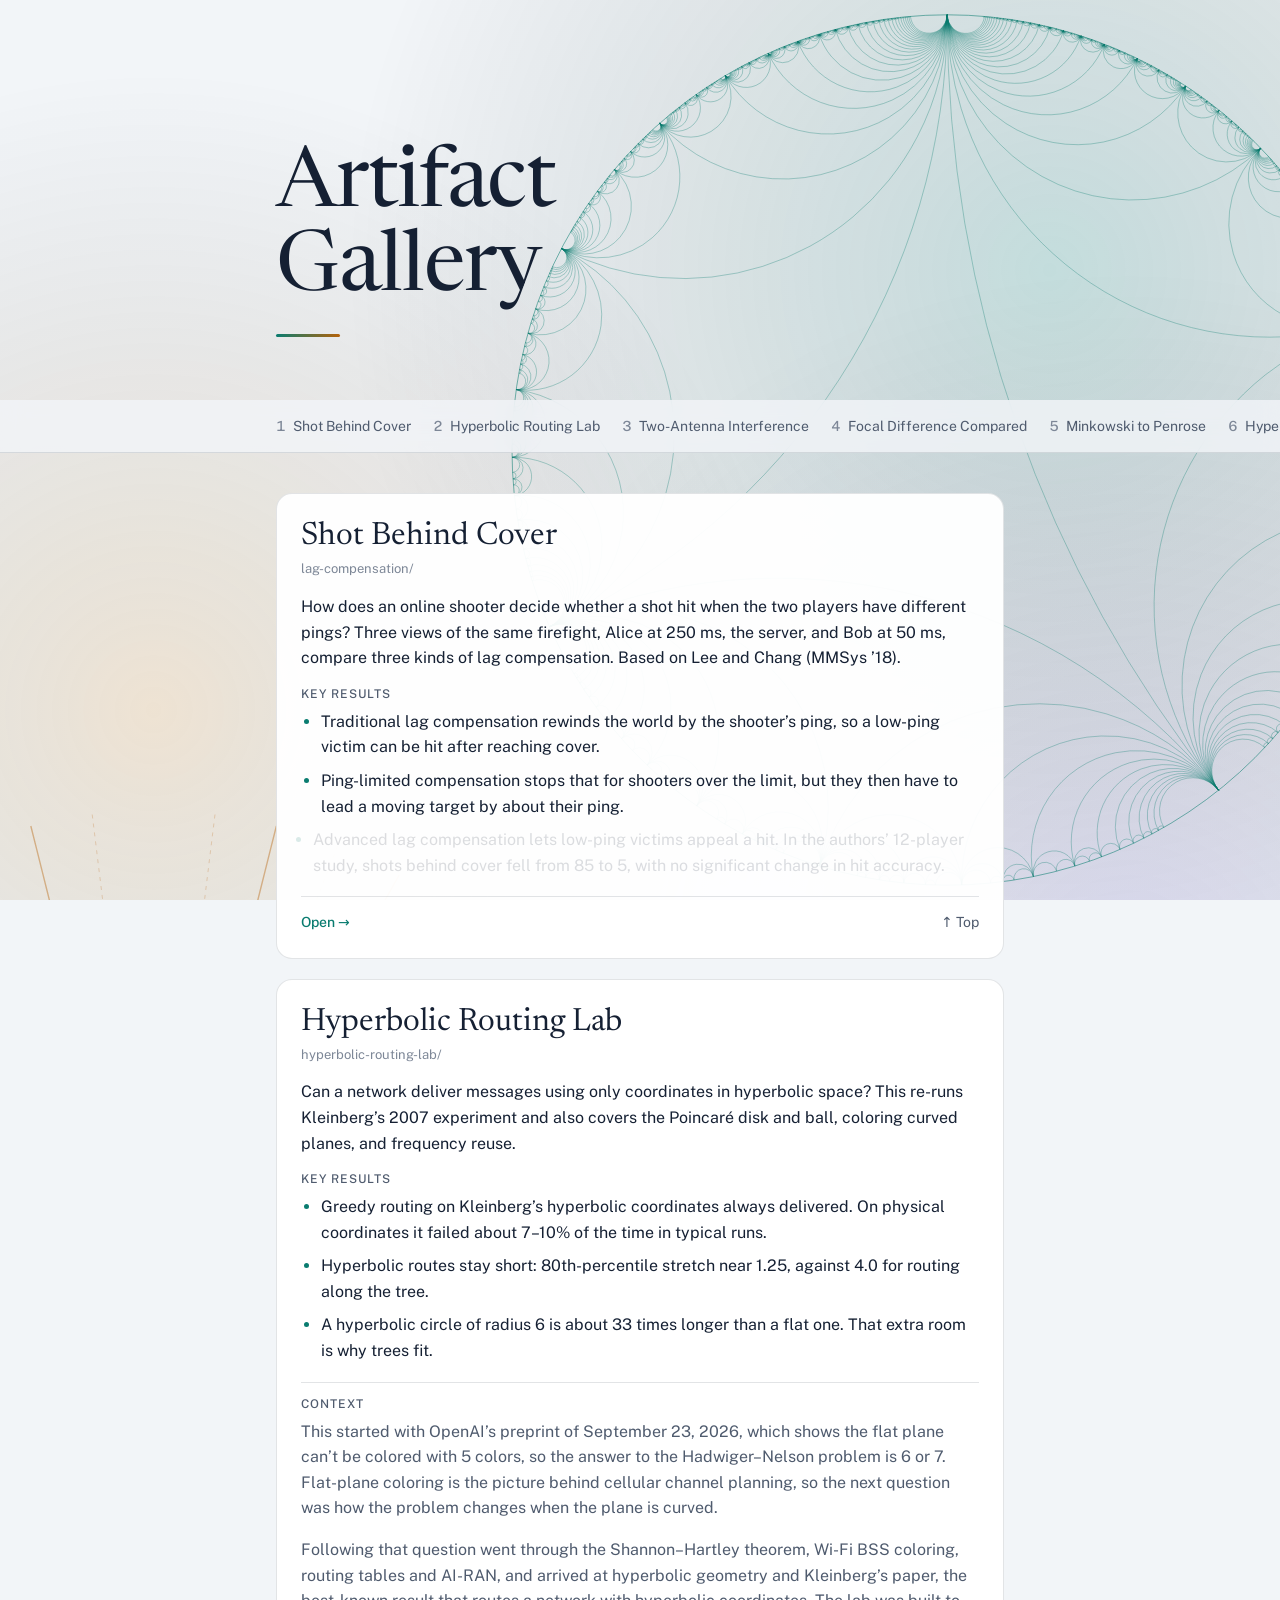
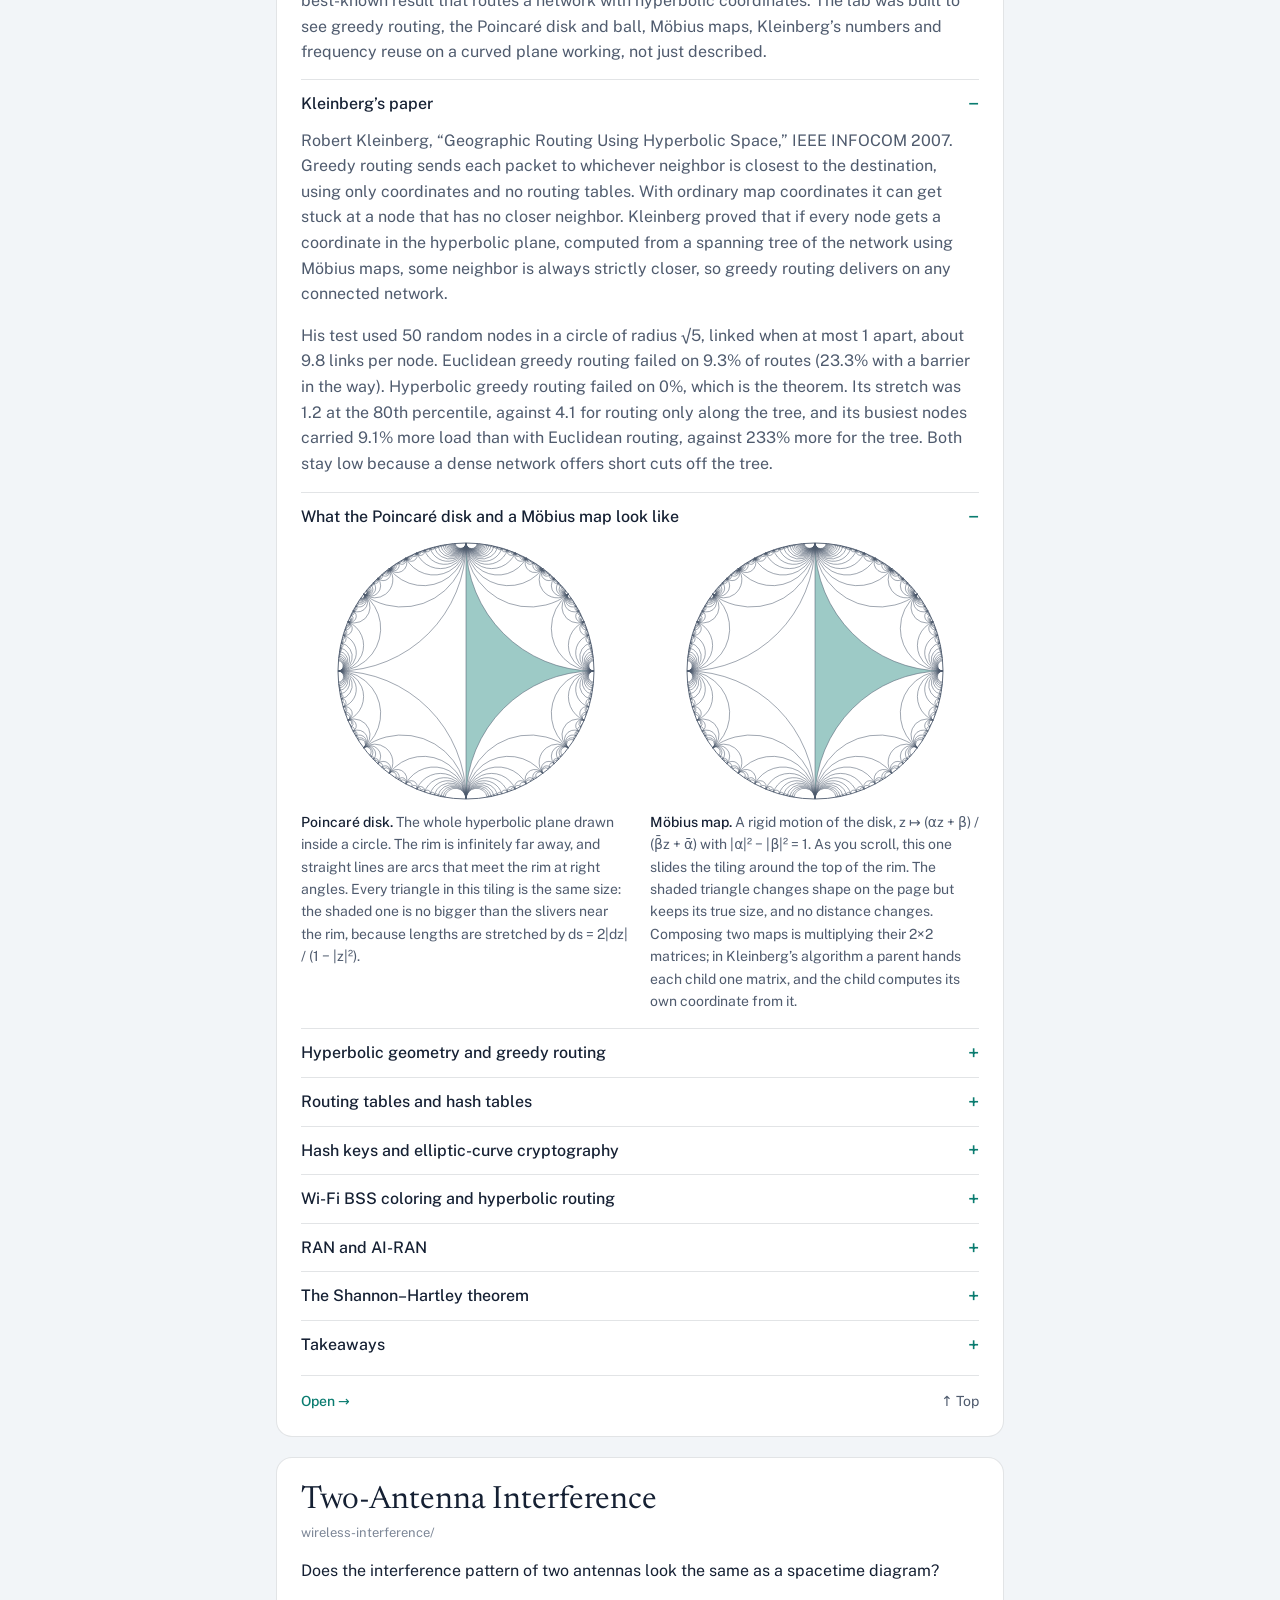
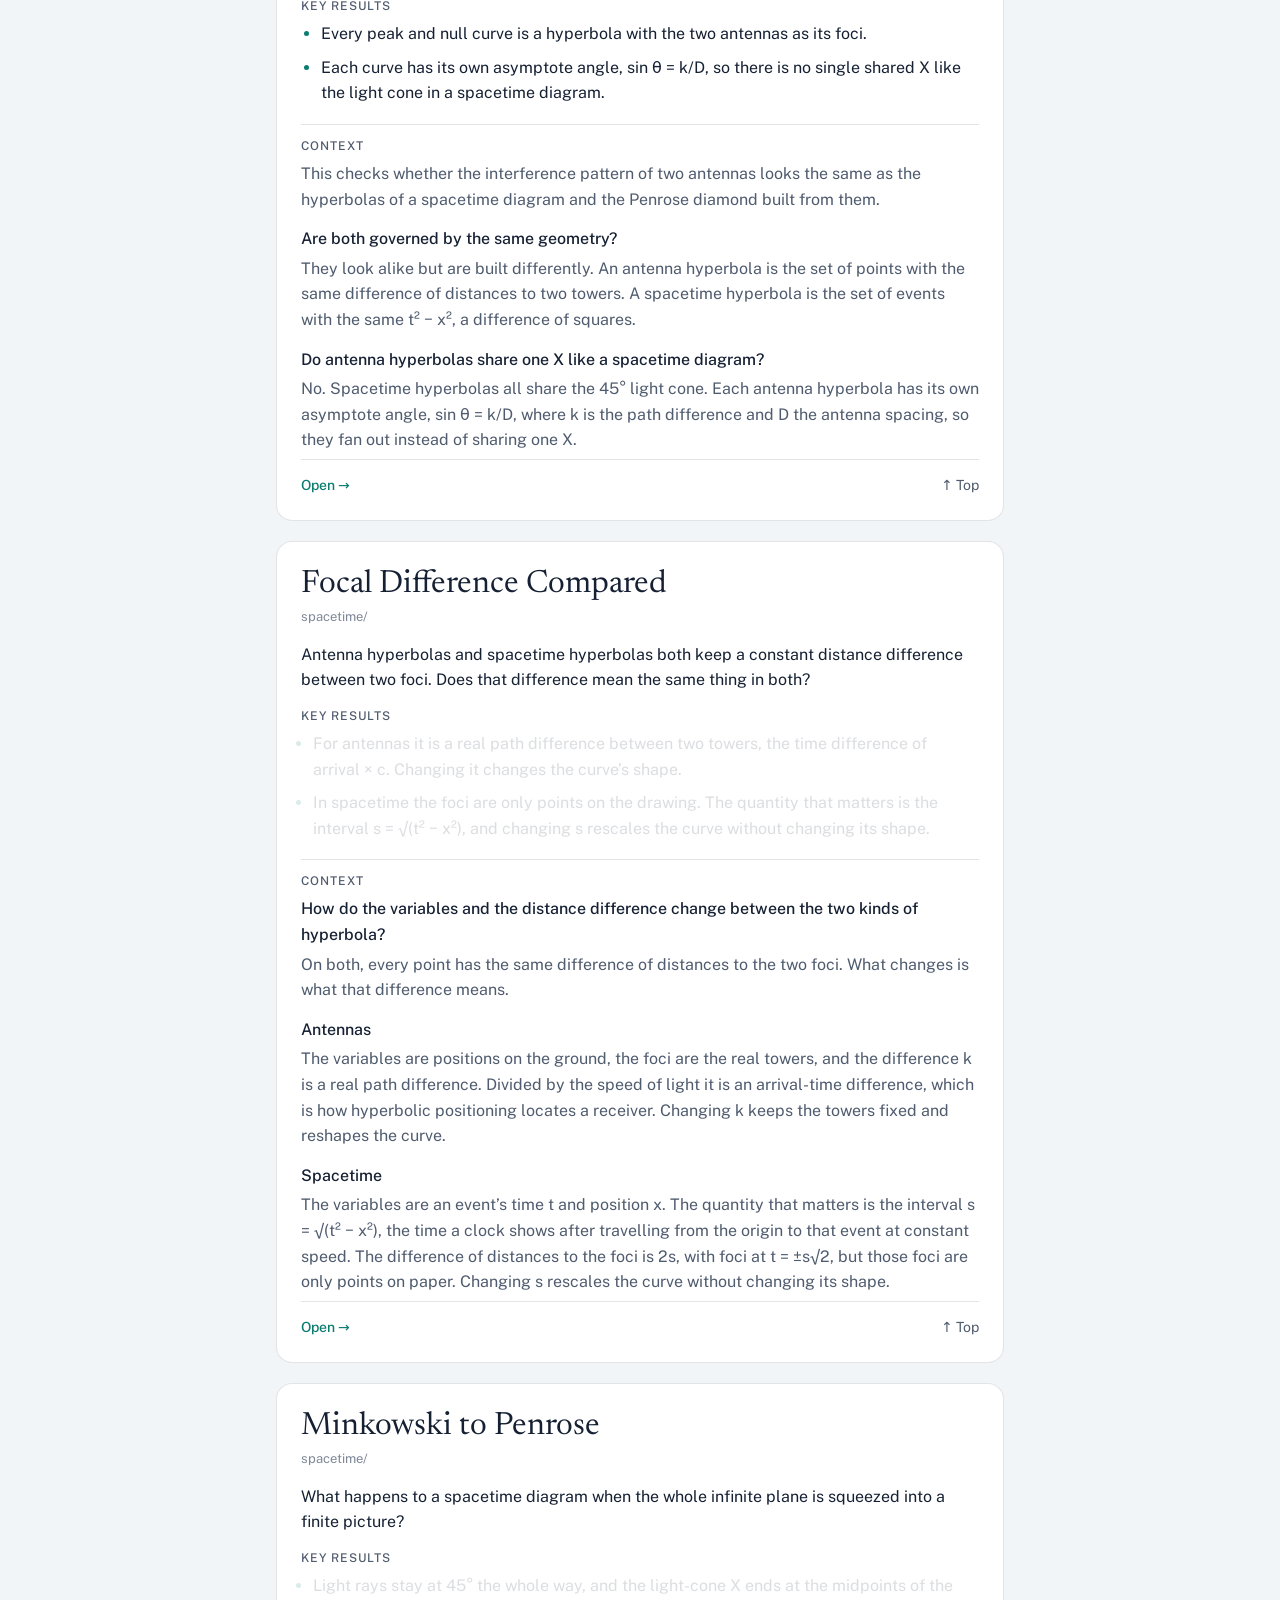
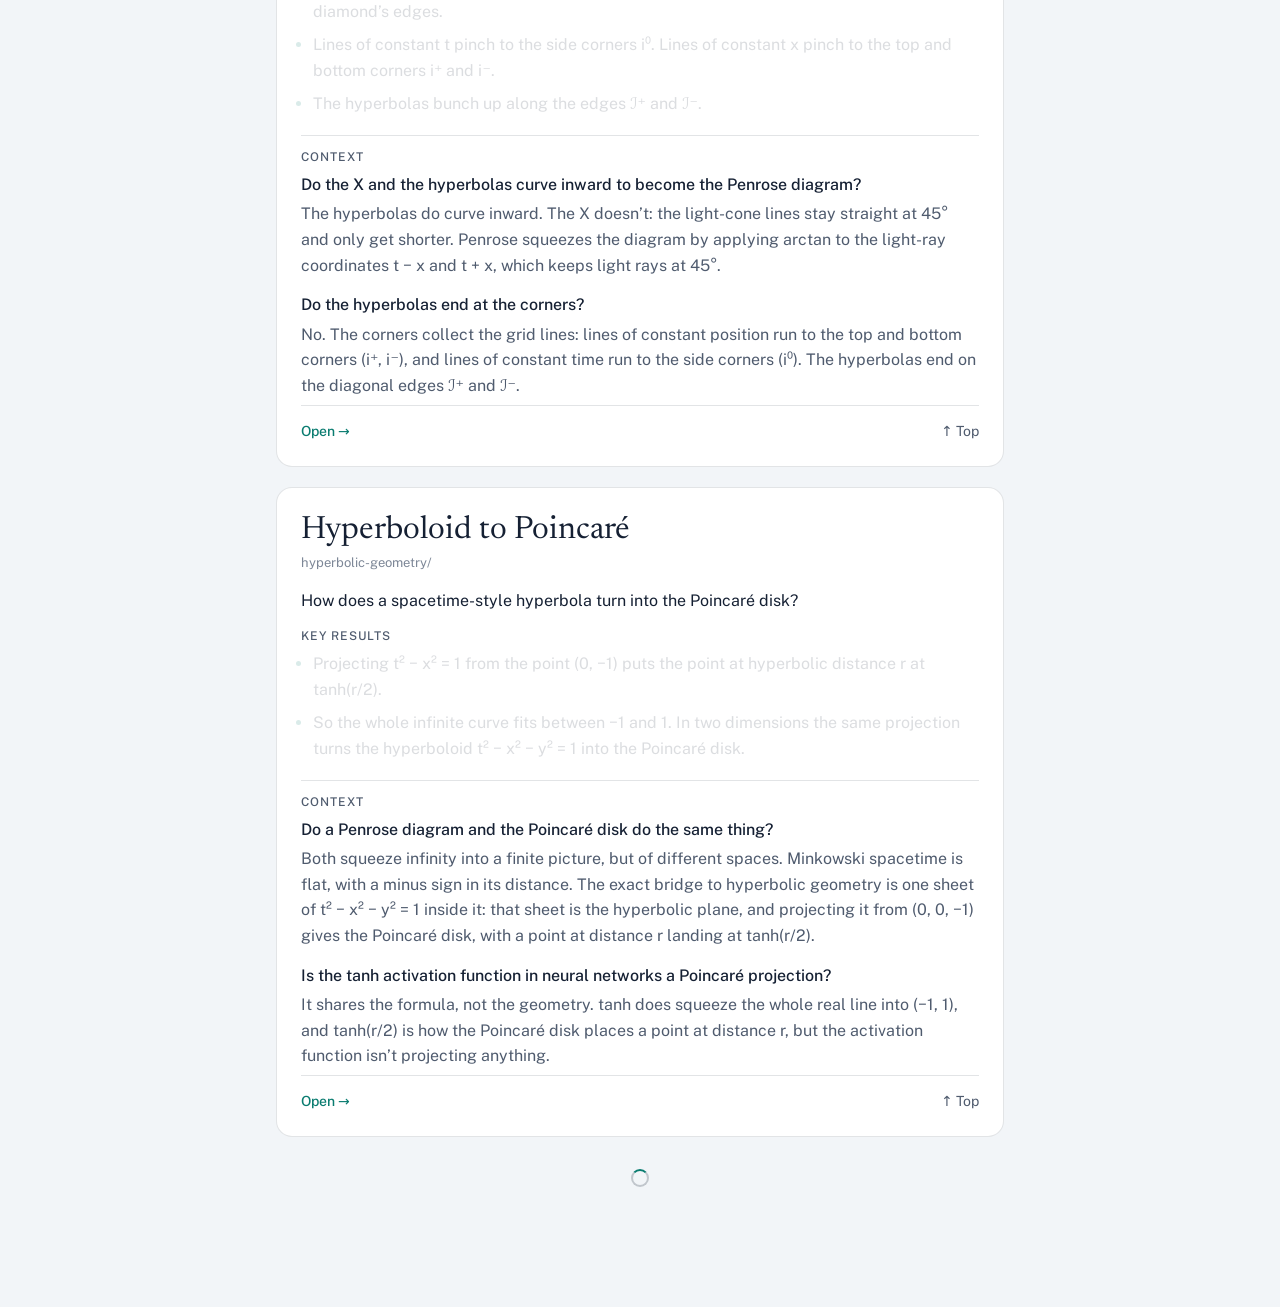
==== commit b67f22e1: "Theme every artifact page and stop the gallery background jumping Every page now shares the gallery'" ====
--- a/index.html
+++ b/index.html
@@ -9,37 +9,17 @@
 <link rel="preconnect" href="https://fonts.gstatic.com" crossorigin>
 <link rel="stylesheet" href="https://fonts.googleapis.com/css2?family=Newsreader:opsz,wght@6..72,400&family=Public+Sans:wght@400;500&display=swap">
 <link rel="stylesheet" href="assets/widget.css">
+<link rel="stylesheet" href="assets/theme.css">
 <link rel="stylesheet" href="assets/transition.css">
+<!-- Hold the first paint until the page script has restored the scroll position and drawn the
+     background (the marker sits after the scripts); otherwise a slow script lets one wrong frame through. -->
+<link rel="expect" href="#page-ready" blocking="render">
 <style>
 /* An index of artifacts. To add one, copy an <article> below: give it an id, a title,
    a description and a link. The strip at the top is built from the articles.
    Behind the page a fixed Farey tessellation drifts slower than the cards; the strip of
    titles scrolls sideways, snaps and sticks; cards fade in, reveal their key results as
    they pass through the screen, and load in batches as the end of the list comes up. */
-/* Theme: the routing lab's slate ground with teal for links and the current item, amber and
-   violet for the drawings behind the page. These override assets/widget.css. */
-:root{
-  --surface-0:#F2F5F8; --surface-1:#E6EBF1; --surface-2:#FFFFFF;
-  --text-primary:#152033; --text-secondary:#4F5B6E; --text-muted:#7D8797;
-  --border:rgba(21,32,51,.12); --border-strong:rgba(21,32,51,.22); --border-stronger:rgba(21,32,51,.4);
-  --text-accent:#0A7C70; --border-accent:#5FB8AE; --bg-accent:#D7EFEC;
-  --amber:#B5620A; --violet:#5B4FC4;
-  --glow-a:rgba(10,124,112,.20); --glow-b:rgba(217,134,15,.16); --glow-c:rgba(91,79,196,.16);
-}
-@media (prefers-color-scheme: dark){:root:not([data-theme="light"]){
-  --surface-0:#0E131A; --surface-1:#141B25; --surface-2:#18212D;
-  --text-primary:#E5EAF1; --text-secondary:#A3AEBF; --text-muted:#7A8596;
-  --border:rgba(229,234,241,.10); --border-strong:rgba(229,234,241,.2); --border-stronger:rgba(229,234,241,.38);
-  --text-accent:#3CC4B4; --border-accent:#2A8F84; --bg-accent:#12302D;
-  --amber:#E9A24A; --violet:#9C95F0;
-  --glow-a:rgba(60,196,180,.16); --glow-b:rgba(233,162,74,.11); --glow-c:rgba(156,149,240,.13); color-scheme:dark}}
-:root[data-theme="dark"]{
-  --surface-0:#0E131A; --surface-1:#141B25; --surface-2:#18212D;
-  --text-primary:#E5EAF1; --text-secondary:#A3AEBF; --text-muted:#7A8596;
-  --border:rgba(229,234,241,.10); --border-strong:rgba(229,234,241,.2); --border-stronger:rgba(229,234,241,.38);
-  --text-accent:#3CC4B4; --border-accent:#2A8F84; --bg-accent:#12302D;
-  --amber:#E9A24A; --violet:#9C95F0;
-  --glow-a:rgba(60,196,180,.16); --glow-b:rgba(233,162,74,.11); --glow-c:rgba(156,149,240,.13); color-scheme:dark}
 :root{--gutter-l:max(16px,env(safe-area-inset-left,0px));--gutter-r:max(16px,env(safe-area-inset-right,0px))}
 html{scroll-padding-top:calc(50px + env(safe-area-inset-top,0px) + 16px)}
 body{padding:0;overflow-x:clip}
@@ -505,6 +485,7 @@
 <div class="loader" id="loader" role="status" aria-label="Loading more artifacts"><i></i></div>
 </main>
 <script src="assets/farey-bg.js"></script>
+<script src="assets/backdrop.js"></script>
 <script>
 (function(){
 const root=document.documentElement,reduce=matchMedia('(prefers-reduced-motion: reduce)');
@@ -546,6 +527,27 @@
   try{history.replaceState(Object.assign({},history.state,{shown}),'');}catch(e){}
 }
 showThrough(shown);
+
+/* Coming back to the page. The browser would put the scroll position back only after the
+   first frame, so the background would be drawn at the top and then jump. Instead the page
+   saves where you were (and which context sections were open) as you leave, and puts it
+   back itself before anything is drawn. */
+if('scrollRestoration' in history)history.scrollRestoration='manual';
+const sections=[...document.querySelectorAll('.context details')];
+function saveView(){
+  try{history.replaceState(Object.assign({},history.state,{shown,y:Math.round(scrollY),open:sections.map(d=>d.open?1:0).join('')}),'');}catch(e){}
+}
+let saveTimer=0;
+addEventListener('scroll',()=>{clearTimeout(saveTimer);saveTimer=setTimeout(saveView,150);},{passive:true});
+addEventListener('pagehide',saveView);
+sections.forEach(d=>d.addEventListener('toggle',saveView));
+const navType=(performance.getEntriesByType('navigation')[0]||{}).type;
+const saved=history.state||{};
+if((navType==='back_forward'||navType==='reload')&&typeof saved.y==='number'){
+  if(typeof saved.open==='string')sections.forEach((d,i)=>{if(saved.open[i])d.open=saved.open[i]==='1';});
+  scrollTo(0,saved.y);
+}else if(hashCard&&cards.includes(hashCard))hashCard.scrollIntoView({block:'start'});
+
 let loading=false;
 function loadMore(){
   if(loading||shown>=cards.length)return;
@@ -607,83 +609,22 @@
 root.classList.add('js');
 frame();
 
-/* Background: three layers on one fixed canvas, each moving at its own fraction of the
-   scroll speed. Slowest are three soft color washes; then the Farey disk, which starts
-   beside the title and scrolls away upward; then drawings from the artifacts, which pass
-   by further down: antenna hyperbolas, a Penrose diamond and the 7-color hexagons. */
-const bg=document.getElementById('bg'),bx=bg.getContext('2d');
-const tok=n=>getComputedStyle(root).getPropertyValue(n).trim();
-let BW=0,BH=0,bdpr=1,bgQueued=false;
-function line(f,n){bx.beginPath();for(let i=0;i<=n;i++){const[x,y]=f(i/n);i?bx.lineTo(x,y):bx.moveTo(x,y);}bx.stroke();}
-function glow(x,y,r,color){
-  const g=bx.createRadialGradient(x,y,0,x,y,r);g.addColorStop(0,color);g.addColorStop(1,'rgba(0,0,0,0)');
-  bx.fillStyle=g;bx.fillRect(x-r,y-r,2*r,2*r);
-}
-// Peaks (solid) and nulls (dashed) of two antennas: hyperbolas with the antennas as foci.
-function antennas(cx,cy,S,color,alpha){
-  const d=S*0.2,lam=d*0.5;bx.strokeStyle=color;
-  for(let m=-3.5;m<=3.5;m+=0.5){
-    const a=m*lam/2,peak=Number.isInteger(m);bx.globalAlpha=alpha*(peak?1:0.55);bx.lineWidth=peak?1.4:1;bx.setLineDash(peak?[]:[4,5]);
-    if(a===0){line(u=>[cx,cy+(u-0.5)*S*1.4],2);continue;}
-    const b=Math.sqrt(d*d-a*a);line(u=>{const t=(u-0.5)*4.4;return[cx+a*Math.cosh(t),cy+b*Math.sinh(t)];},90);
-  }
-  bx.setLineDash([]);bx.globalAlpha=alpha;bx.fillStyle=color;
-  for(const x of[cx-d,cx+d]){bx.beginPath();bx.arc(x,cy,3.5,0,Math.PI*2);bx.fill();}
-}
-// The Penrose diamond: light rays and hyperbolas after the arctan squeeze.
-function penrose(cx,cy,S,color,accent,alpha){
-  const R=S*0.46,sq=u=>(2/Math.PI)*Math.atan(u),map=(x,t)=>[cx+(sq(t+x)-sq(t-x))/2*R,cy-(sq(t-x)+sq(t+x))/2*R];
-  bx.globalAlpha=alpha;bx.strokeStyle=color;bx.lineWidth=1.2;
-  bx.beginPath();bx.moveTo(cx,cy-R);bx.lineTo(cx+R,cy);bx.lineTo(cx,cy+R);bx.lineTo(cx-R,cy);bx.closePath();bx.stroke();
-  bx.lineWidth=1.1;
-  for(const q of[0.6,1.3,2.2])for(const s of[1,-1]){
-    line(u=>{const v=(u-0.5)*12;return map(q*Math.sinh(v),s*q*Math.cosh(v));},160);
-    line(u=>{const v=(u-0.5)*12;return map(s*q*Math.cosh(v),q*Math.sinh(v));},160);
-  }
-  bx.strokeStyle=accent;bx.setLineDash([5,5]);bx.lineWidth=1.3;
-  bx.beginPath();bx.moveTo(cx-R/2,cy-R/2);bx.lineTo(cx+R/2,cy+R/2);bx.moveTo(cx+R/2,cy-R/2);bx.lineTo(cx-R/2,cy+R/2);bx.stroke();bx.setLineDash([]);
-}
-// Hexagons colored (q + 3r) mod 7, so each tile's six neighbours all differ.
-function hexes(cx,cy,S,alpha,dark){
-  const s=S*0.085,reach=4.6,L=dark?42:62,C=dark?60:55;
-  for(let r=-6;r<=6;r++)for(let q=-6;q<=6;q++){
-    const dist=(Math.abs(q)+Math.abs(r)+Math.abs(q+r))/2;if(dist>reach)continue;
-    const x=cx+s*Math.sqrt(3)*(q+r/2),y=cy+s*1.5*r,k=((q+3*r)%7+7)%7;
-    bx.globalAlpha=alpha*(1-dist/(reach+1.5));
-    bx.fillStyle=`hsl(${(k*360/7+170)%360} ${C}% ${L}%)`;
-    bx.beginPath();for(let i=0;i<6;i++){const a=Math.PI/6+i*Math.PI/3,px=x+s*0.94*Math.cos(a),py=y+s*0.94*Math.sin(a);i?bx.lineTo(px,py):bx.moveTo(px,py);}bx.closePath();bx.fill();
-  }
-}
-function paintBg(){
-  bgQueued=false;
-  const W=BW,H=BH,y=reduce.matches?0:scrollY,wide=W>=880,dark=matchMedia('(prefers-color-scheme: dark)').matches&&root.dataset.theme!=='light'||root.dataset.theme==='dark';
-  const span=Math.max(1,root.scrollHeight-H);
-  // A layer is centred on screen when the reader is a fraction f of the way down the page,
-  // and moves at `rate` times the scroll speed.
-  const at=(f,rate)=>H/2-(y-f*span)*rate;
-  bx.setTransform(bdpr,0,0,bdpr,0,0);bx.clearRect(0,0,W,H);bx.globalAlpha=1;
-  // Layer 1: color washes, a tenth of the scroll speed.
-  glow(W*0.82,at(0,0.1)-H*0.2,Math.max(W,H)*0.55,tok('--glow-a'));
-  glow(W*0.12,at(0.5,0.1),Math.max(W,H)*0.5,tok('--glow-b'));
-  glow(W*0.88,at(1,0.1)+H*0.15,Math.max(W,H)*0.55,tok('--glow-c'));
-  // Layer 2: the Farey disk beside the title, leaving upward at 40% of the scroll speed.
+/* Background: three layers, each moving at its own fraction of the scroll speed. Slowest are
+   three soft color washes; then the Farey disk, which starts beside the title and scrolls away
+   upward; then drawings from the artifacts, which pass by further down. Fixed pixel spots keep
+   every layer in the same place for the same scroll position, however many cards have loaded. */
+const backdrop=Backdrop.start(({ctx:c,W,H,y,wide,dark,at,tok})=>{
+  const big=Math.max(W,H);
+  Backdrop.glow(c,W*0.82,at(0,0.1)-H*0.2,big*0.55,tok('--glow-a'));
+  Backdrop.glow(c,W*0.12,at(2600,0.1),big*0.5,tok('--glow-b'));
+  Backdrop.glow(c,W*0.88,at(5200,0.1),big*0.55,tok('--glow-c'));
   const R=wide?Math.min(H*0.5,W*0.34):Math.min(W*0.62,H*0.38);
-  fareyDraw(bx,{ox:wide?W*0.74:W*0.5,oy:(wide?H*0.5:H*0.34)-y*0.4,R,shift:0.35+y/2400,rim:wide?0.55:0.4,lines:wide?0.4:0.26,color:tok('--text-accent')});
-  // Layer 3: drawings from the artifacts at 60% of the scroll speed, alternating sides.
+  fareyDraw(c,{ox:wide?W*0.74:W*0.5,oy:(wide?H*0.5:H*0.34)-y*0.4,R,shift:0.35+y/2400,rim:wide?0.55:0.4,lines:wide?0.4:0.26,color:tok('--text-accent')});
   const S=wide?Math.min(H*0.8,W*0.42):Math.min(W*0.95,H*0.6),fade=wide?1:0.6;
-  antennas(wide?W*0.12:W*0.5,at(0.3,0.6),S,tok('--amber'),0.42*fade);
-  penrose(wide?W*0.88:W*0.5,at(0.6,0.6),S,tok('--violet'),tok('--amber'),0.4*fade);
-  hexes(wide?W*0.12:W*0.5,at(0.92,0.6),S,0.35*fade,dark);
-  bx.globalAlpha=1;
-}
-function bgResize(){bdpr=Math.min(devicePixelRatio||1,2);BW=innerWidth;BH=innerHeight;bg.width=Math.round(BW*bdpr);bg.height=Math.round(BH*bdpr);paintBg();}
-const bgQueue=()=>{if(!bgQueued){bgQueued=true;requestAnimationFrame(paintBg);}};
-addEventListener('scroll',bgQueue,{passive:true});
-addEventListener('resize',bgResize);
-matchMedia('(prefers-color-scheme: dark)').addEventListener('change',bgQueue);
-new MutationObserver(bgQueue).observe(root,{attributes:true,attributeFilter:['data-theme']});
-new ResizeObserver(bgQueue).observe(document.body);
-bgResize();
+  Backdrop.antennas(c,wide?W*0.12:W*0.5,at(1400,0.6),S,tok('--amber'),0.42*fade);
+  Backdrop.penrose(c,wide?W*0.88:W*0.5,at(3000,0.6),S,tok('--violet'),tok('--amber'),0.4*fade);
+  Backdrop.hexes(c,wide?W*0.12:W*0.5,at(4600,0.6),S,0.35*fade,dark);
+});
 
 /* Page transitions. Only one card at a time may carry the transition name, so name the one
    being opened, or, coming back from a page, the one for that page. */
@@ -695,6 +636,7 @@
 document.addEventListener('click',e=>{const a=e.target.closest('article a[href]:not([href^="#"])');if(a)mark(a.closest('article'));});
 addEventListener('pageshow',()=>mark(null));
 addEventListener('pagereveal',e=>{
+  backdrop.draw();frame();
   if(!e.viewTransition)return;
   const from=window.navigation&&navigation.activation&&navigation.activation.from;
   const card=(from&&cardFor(from.url))||(hashCard&&cards.includes(hashCard)&&hashCard);
@@ -704,5 +646,6 @@
 });
 })();
 </script>
+<div id="page-ready" hidden></div>
 </body>
 </html>
--- a/assets/theme.css
+++ b/assets/theme.css
@@ -0,0 +1,25 @@
+/* Shared theme: a slate ground with teal for links and the current item, amber and violet
+   for the drawings behind each page. Load it after assets/widget.css, whose tokens it
+   overrides; the lab and Shot Behind Cover map their own tokens onto these colors. */
+:root{
+  --surface-0:#F2F5F8; --surface-1:#E6EBF1; --surface-2:#FFFFFF;
+  --text-primary:#152033; --text-secondary:#4F5B6E; --text-muted:#7D8797;
+  --border:rgba(21,32,51,.12); --border-strong:rgba(21,32,51,.22); --border-stronger:rgba(21,32,51,.4);
+  --text-accent:#0A7C70; --border-accent:#5FB8AE; --bg-accent:#D7EFEC;
+  --amber:#B5620A; --violet:#5B4FC4;
+  --glow-a:rgba(10,124,112,.20); --glow-b:rgba(217,134,15,.16); --glow-c:rgba(91,79,196,.16);
+}
+@media (prefers-color-scheme: dark){:root:not([data-theme="light"]){
+  --surface-0:#0E131A; --surface-1:#141B25; --surface-2:#18212D;
+  --text-primary:#E5EAF1; --text-secondary:#A3AEBF; --text-muted:#7A8596;
+  --border:rgba(229,234,241,.10); --border-strong:rgba(229,234,241,.2); --border-stronger:rgba(229,234,241,.38);
+  --text-accent:#3CC4B4; --border-accent:#2A8F84; --bg-accent:#12302D;
+  --amber:#E9A24A; --violet:#9C95F0;
+  --glow-a:rgba(60,196,180,.16); --glow-b:rgba(233,162,74,.11); --glow-c:rgba(156,149,240,.13); color-scheme:dark}}
+:root[data-theme="dark"]{
+  --surface-0:#0E131A; --surface-1:#141B25; --surface-2:#18212D;
+  --text-primary:#E5EAF1; --text-secondary:#A3AEBF; --text-muted:#7A8596;
+  --border:rgba(229,234,241,.10); --border-strong:rgba(229,234,241,.2); --border-stronger:rgba(229,234,241,.38);
+  --text-accent:#3CC4B4; --border-accent:#2A8F84; --bg-accent:#12302D;
+  --amber:#E9A24A; --violet:#9C95F0;
+  --glow-a:rgba(60,196,180,.16); --glow-b:rgba(233,162,74,.11); --glow-c:rgba(156,149,240,.13); color-scheme:dark}
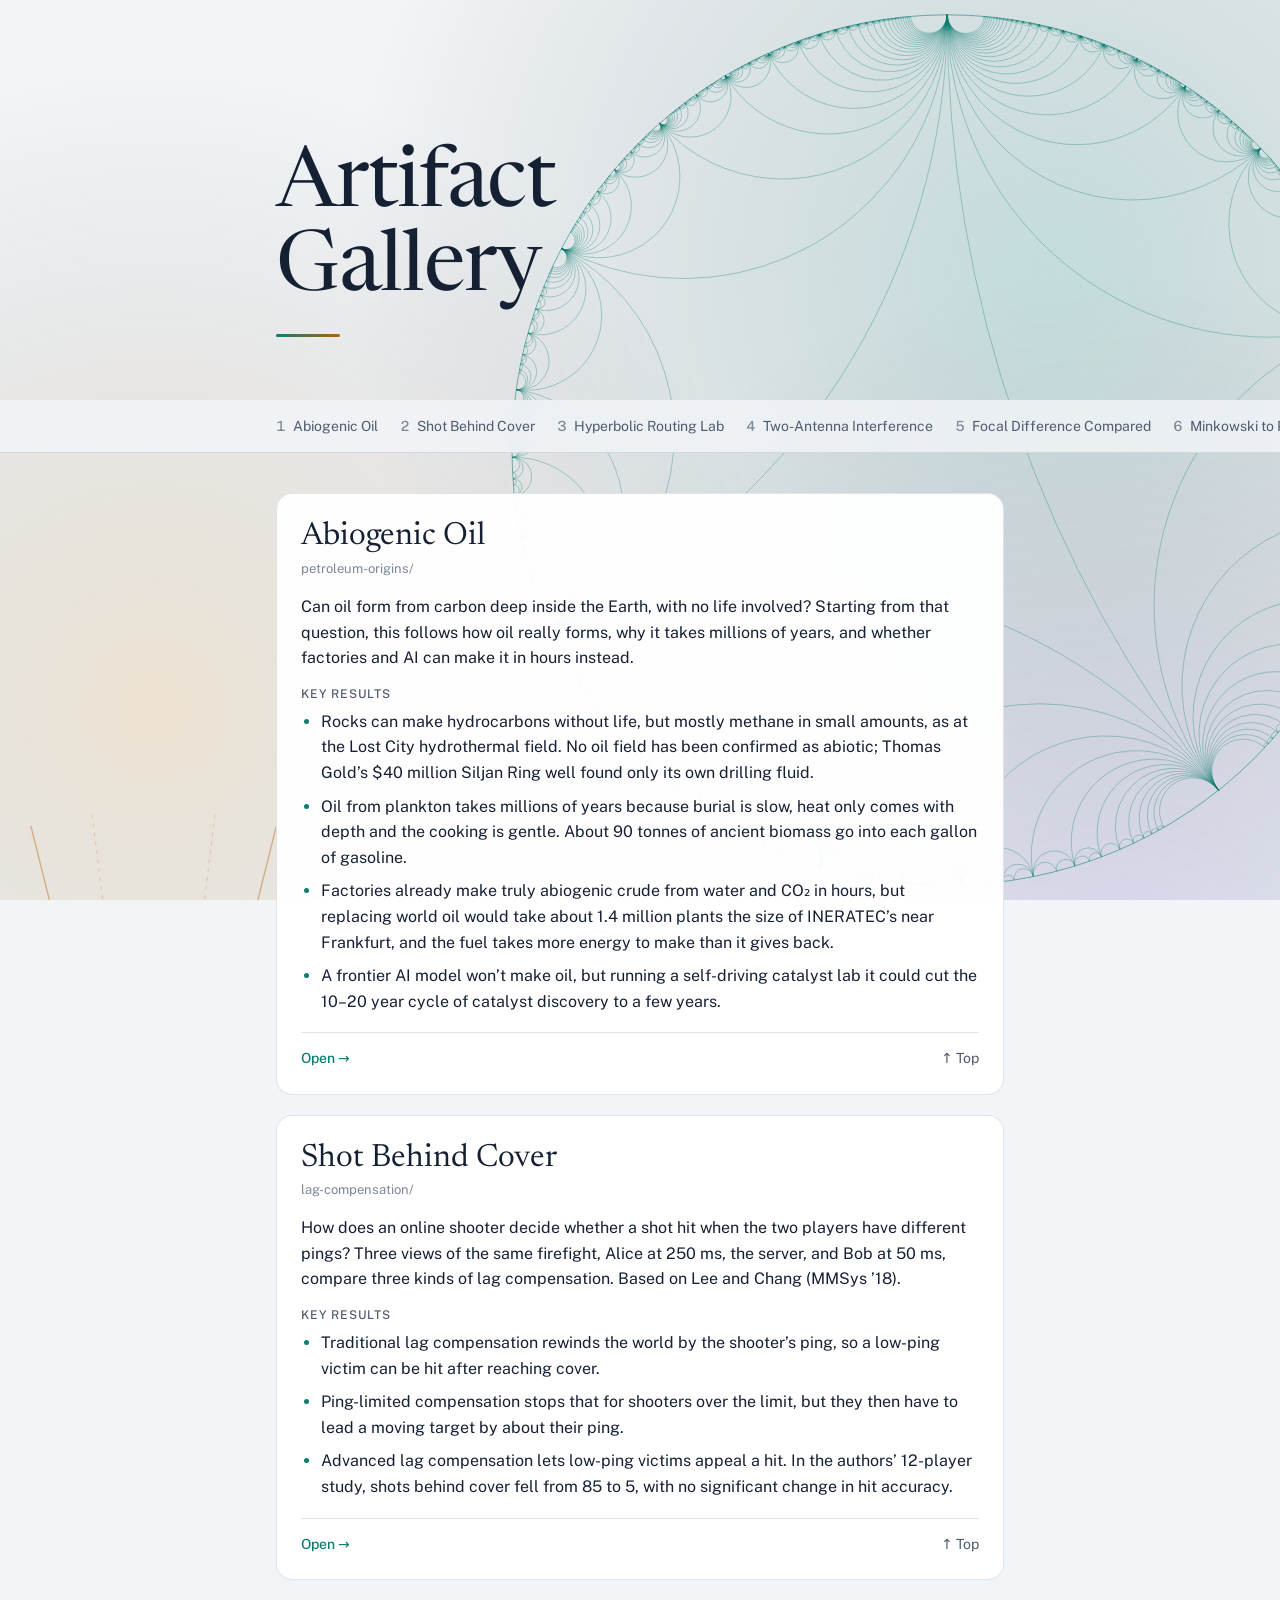
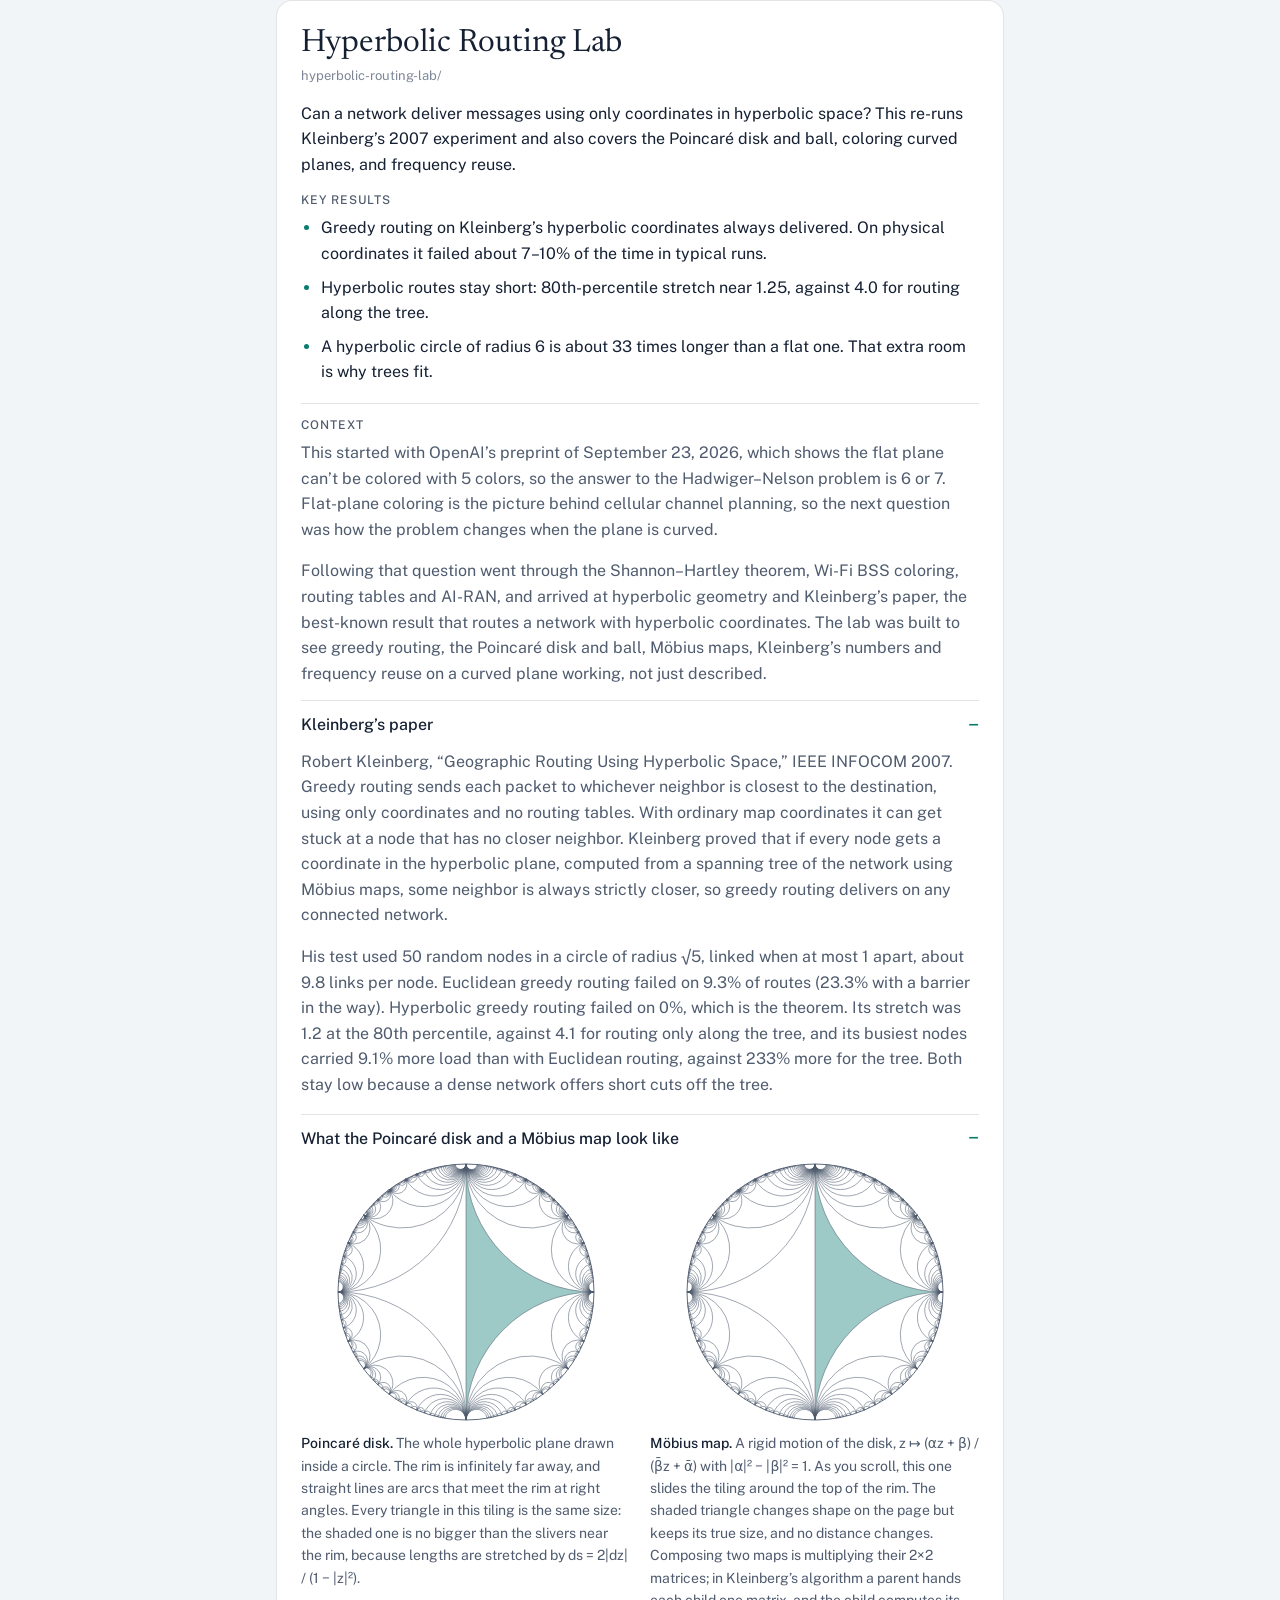
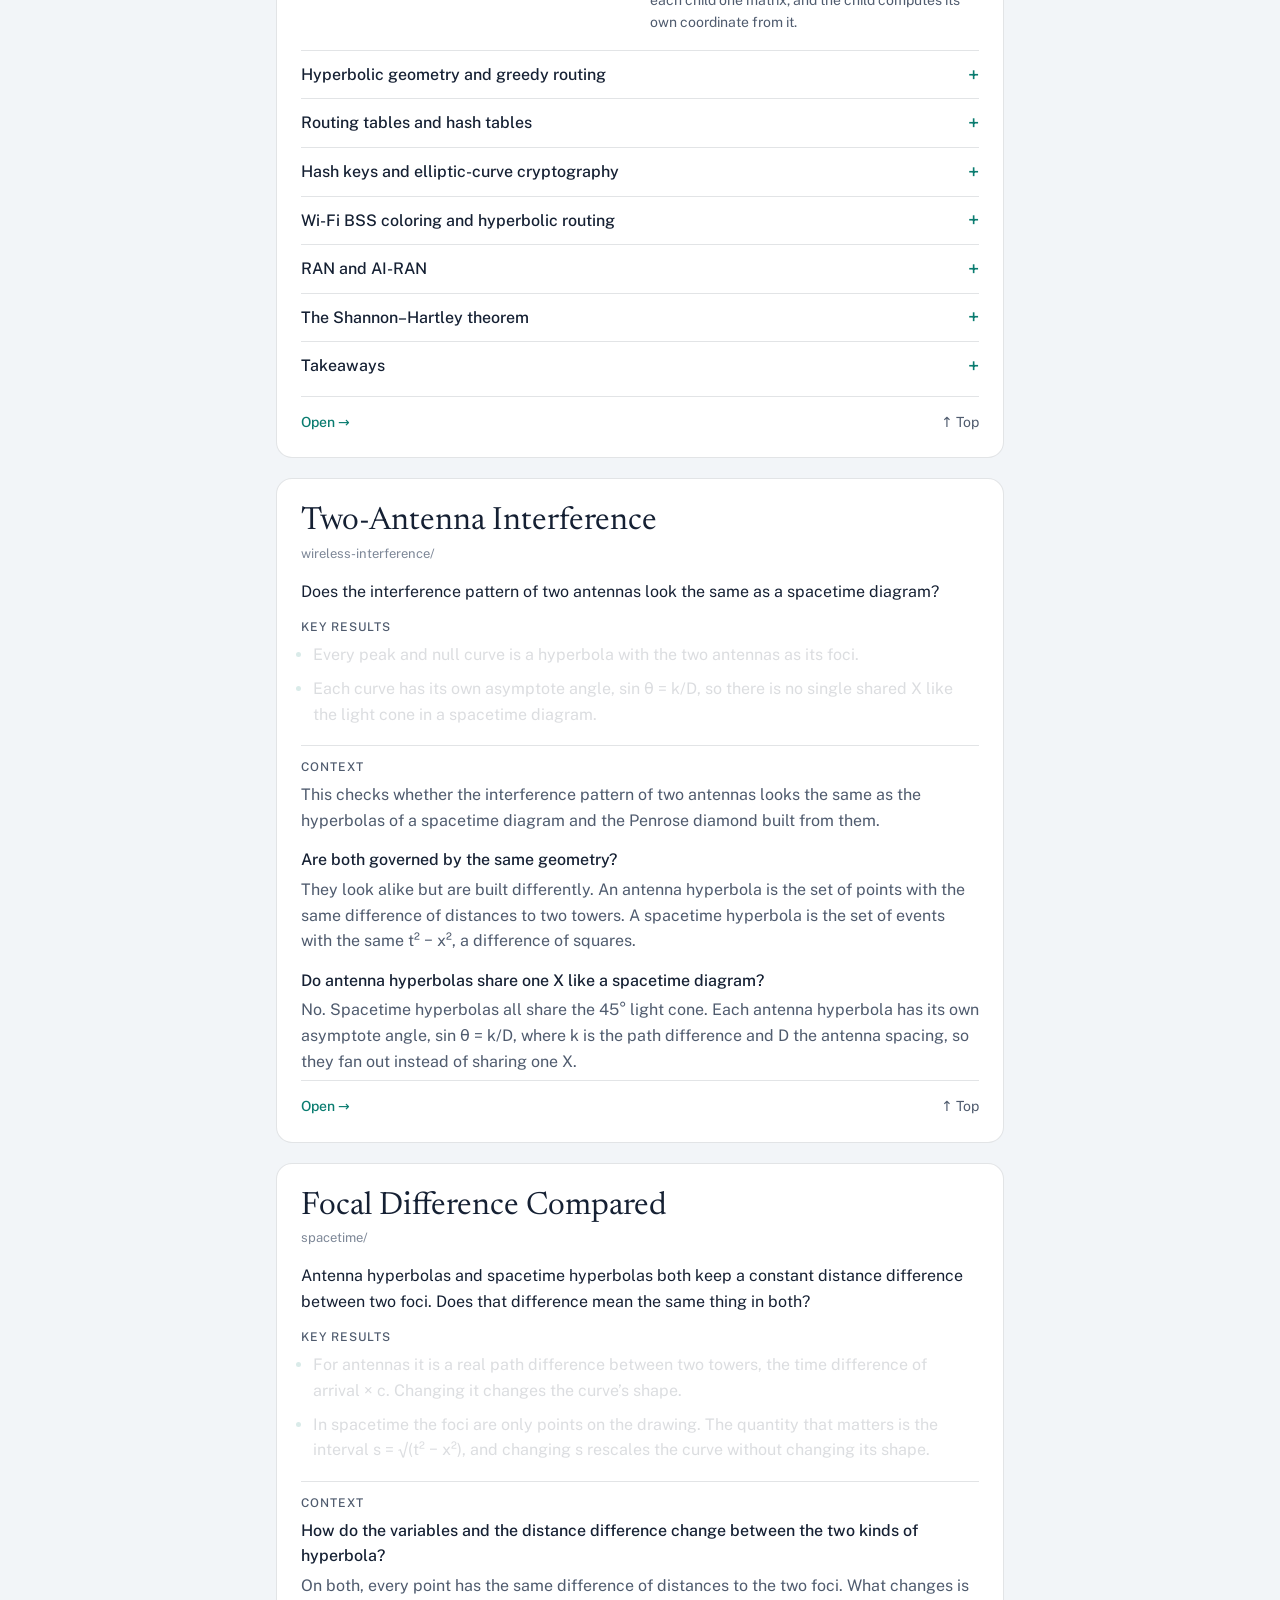
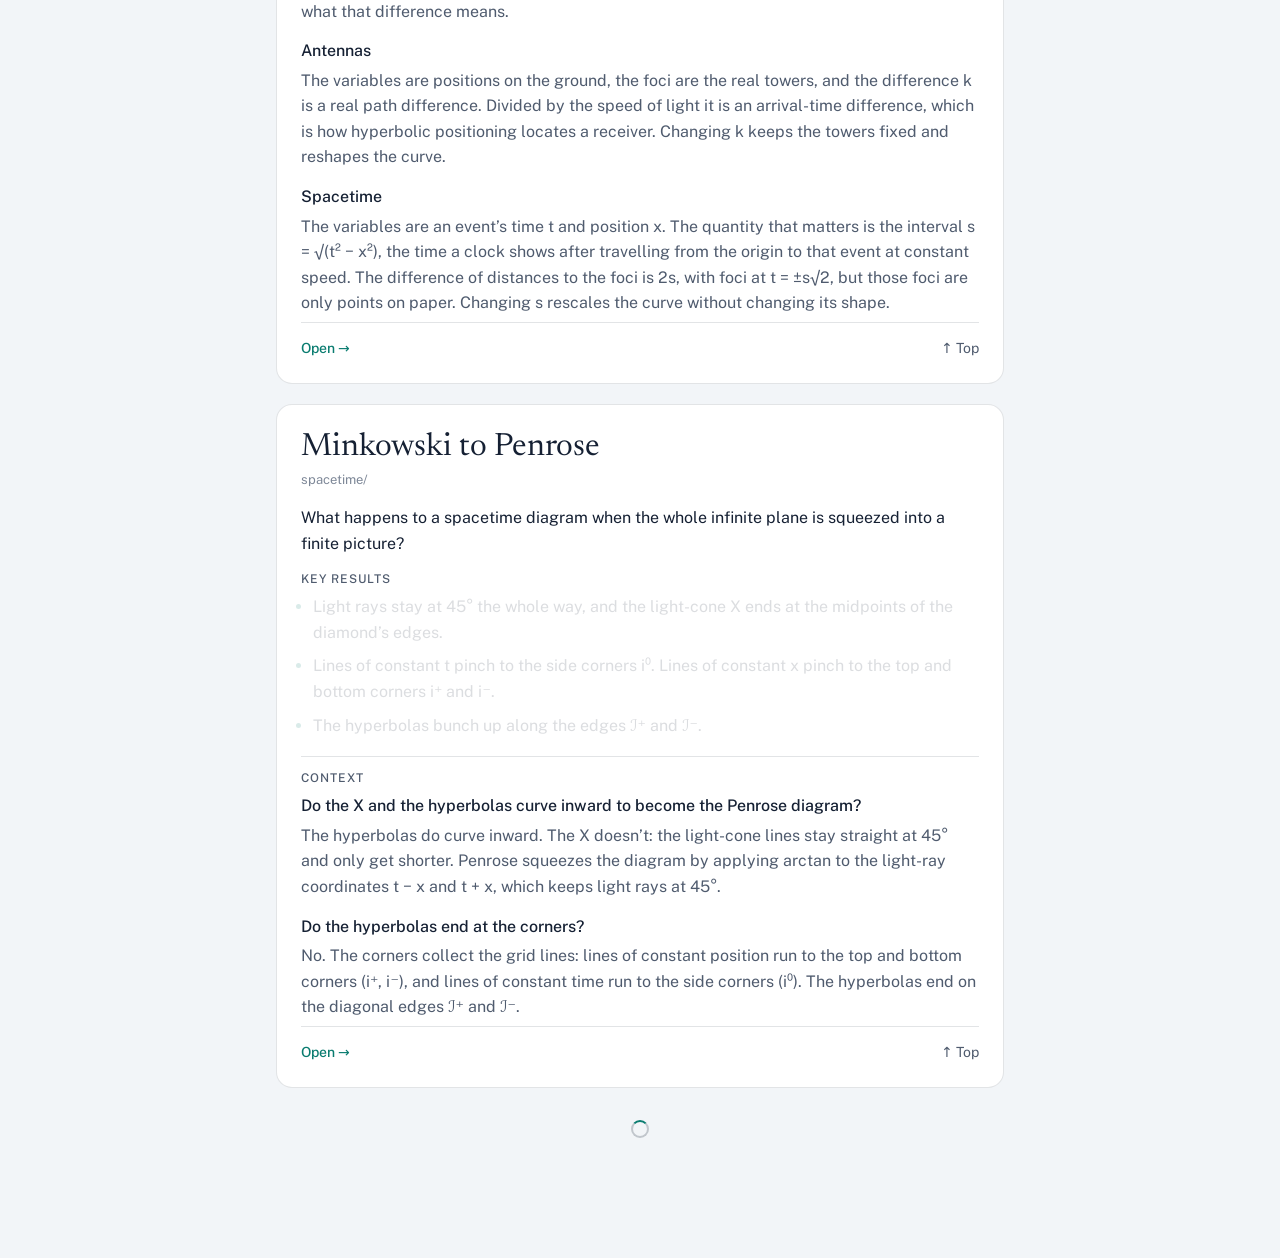
==== commit 077bc7e1: "Add Abiogenic Oil page and gallery entry A new page in petroleum-origins/ follows the full inquiry o" ====
--- a/index.html
+++ b/index.html
@@ -121,6 +121,20 @@
 <main class="in">
 <section aria-label="All artifacts" id="list">
 
+<article id="abiogenic-oil">
+  <h2><a href="petroleum-origins/abiogenic-oil.html">Abiogenic Oil</a></h2>
+  <p class="where">petroleum-origins/</p>
+  <p>Can oil form from carbon deep inside the Earth, with no life involved? Starting from that question, this follows how oil really forms, why it takes millions of years, and whether factories and AI can make it in hours instead.</p>
+  <h3>Key results</h3>
+  <ul class="results">
+    <li>Rocks can make hydrocarbons without life, but mostly methane in small amounts, as at the Lost City hydrothermal field. No oil field has been confirmed as abiotic; Thomas Gold’s $40 million Siljan Ring well found only its own drilling fluid.</li>
+    <li>Oil from plankton takes millions of years because burial is slow, heat only comes with depth and the cooking is gentle. About 90 tonnes of ancient biomass go into each gallon of gasoline.</li>
+    <li>Factories already make truly abiogenic crude from water and CO₂ in hours, but replacing world oil would take about 1.4 million plants the size of INERATEC’s near Frankfurt, and the fuel takes more energy to make than it gives back.</li>
+    <li>A frontier AI model won’t make oil, but running a self-driving catalyst lab it could cut the 10–20 year cycle of catalyst discovery to a few years.</li>
+  </ul>
+  <div class="links"><a class="open" href="petroleum-origins/abiogenic-oil.html">Open →</a><a class="top" href="#top">↑ Top</a></div>
+</article>
+
 <article id="shot-behind-cover">
   <h2><a href="lag-compensation/shot-behind-cover.html">Shot Behind Cover</a></h2>
   <p class="where">lag-compensation/</p>
